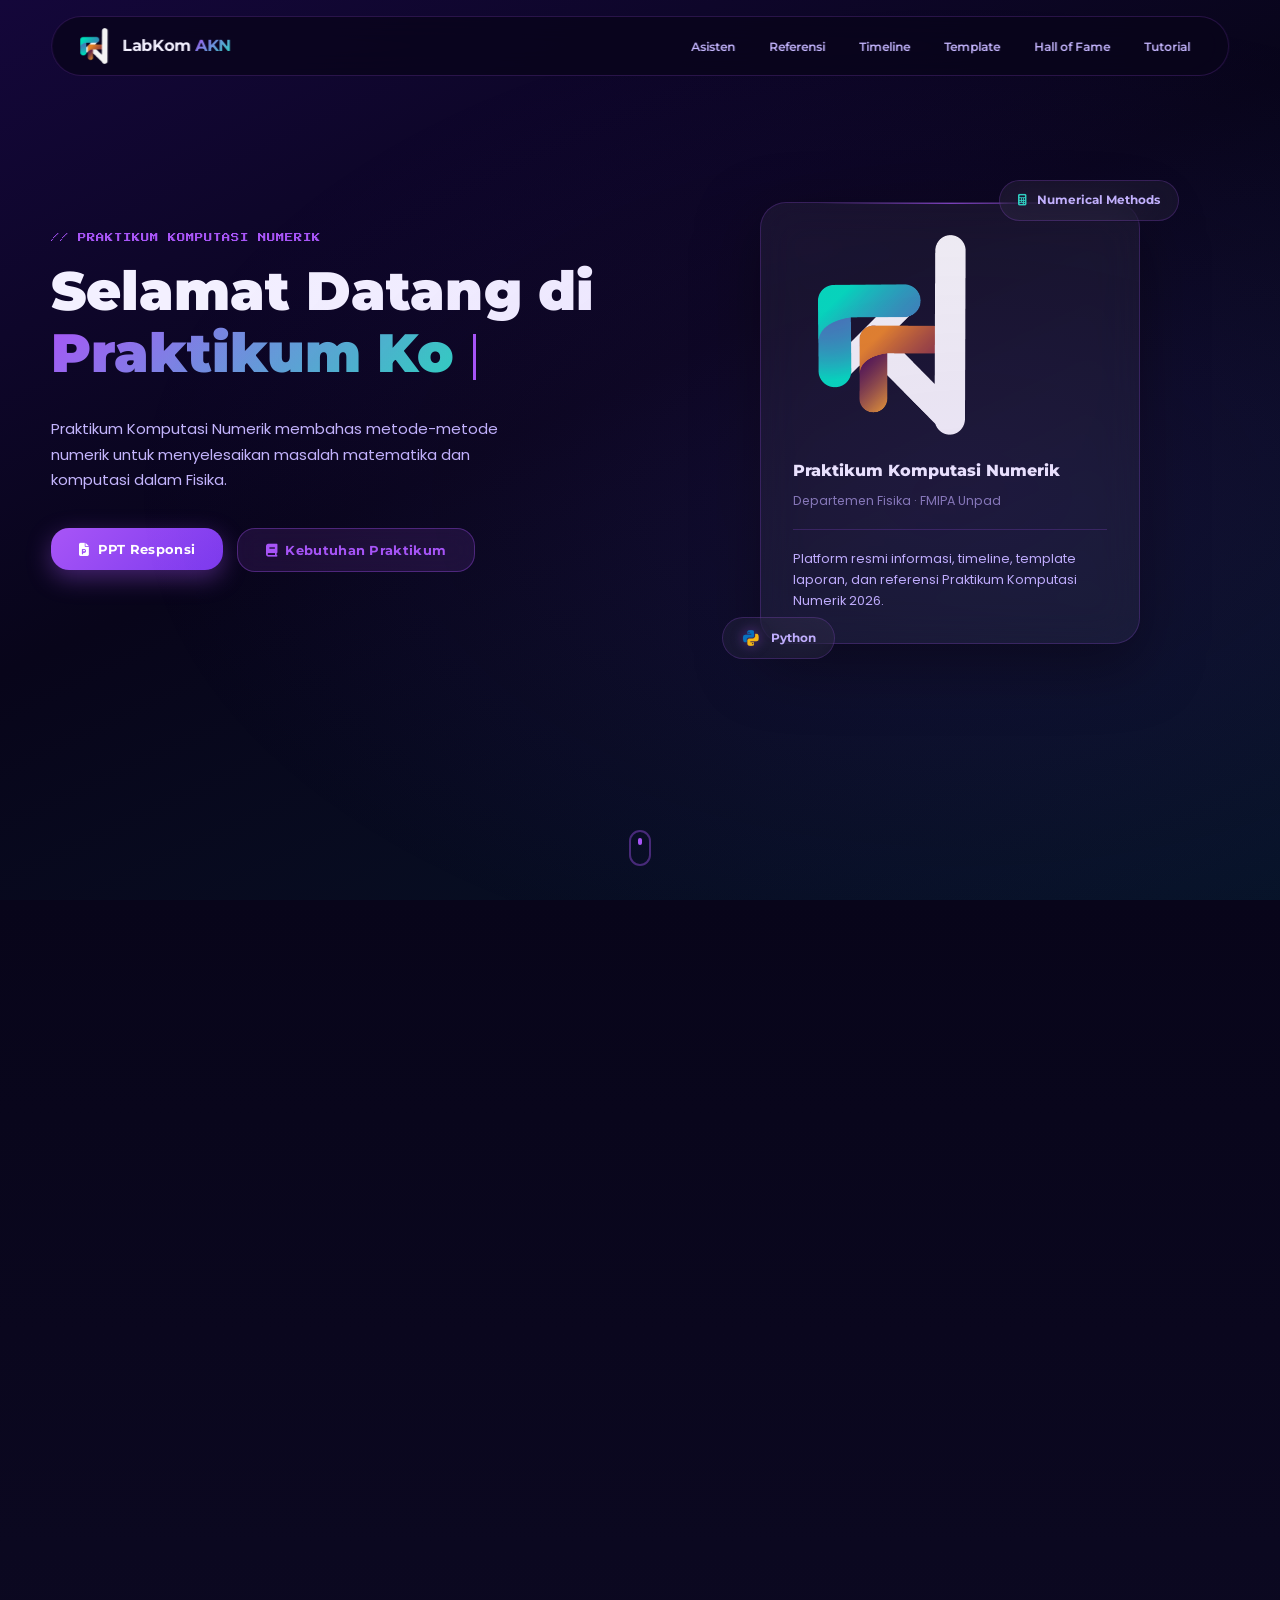
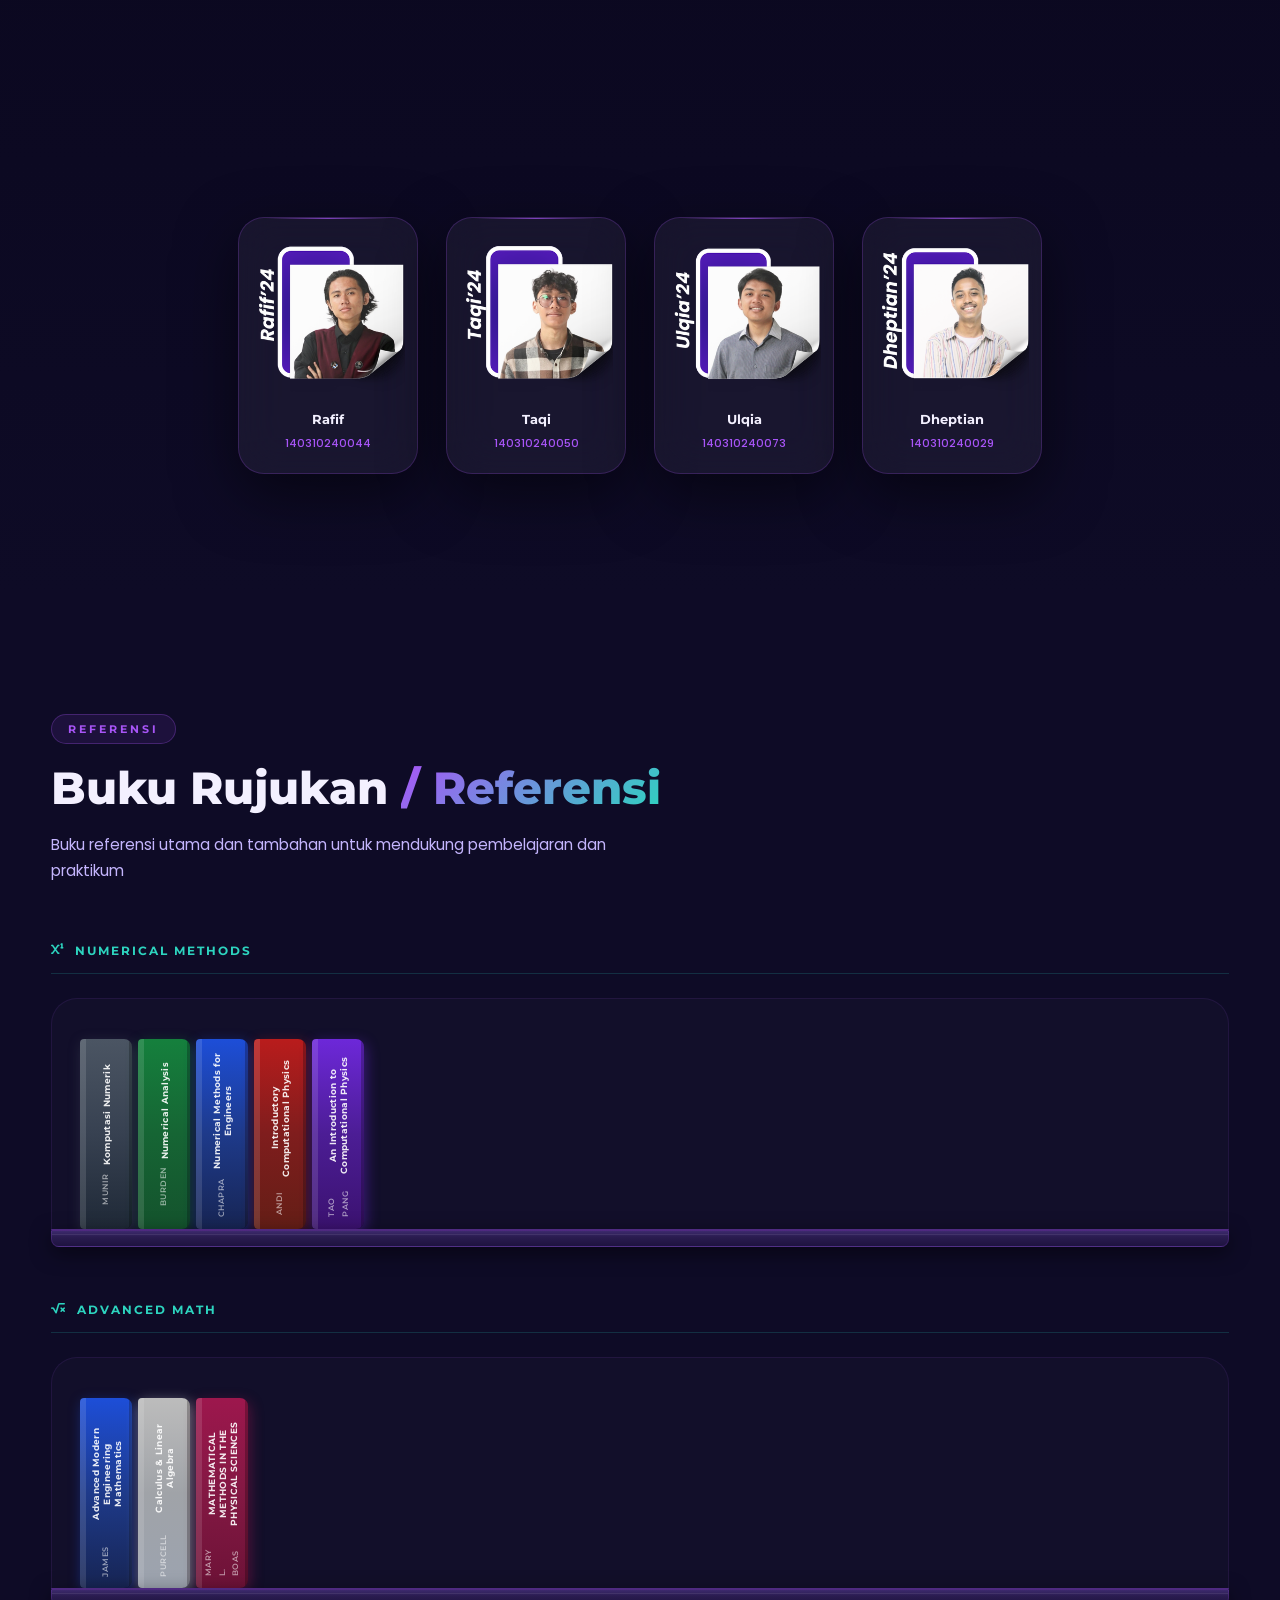
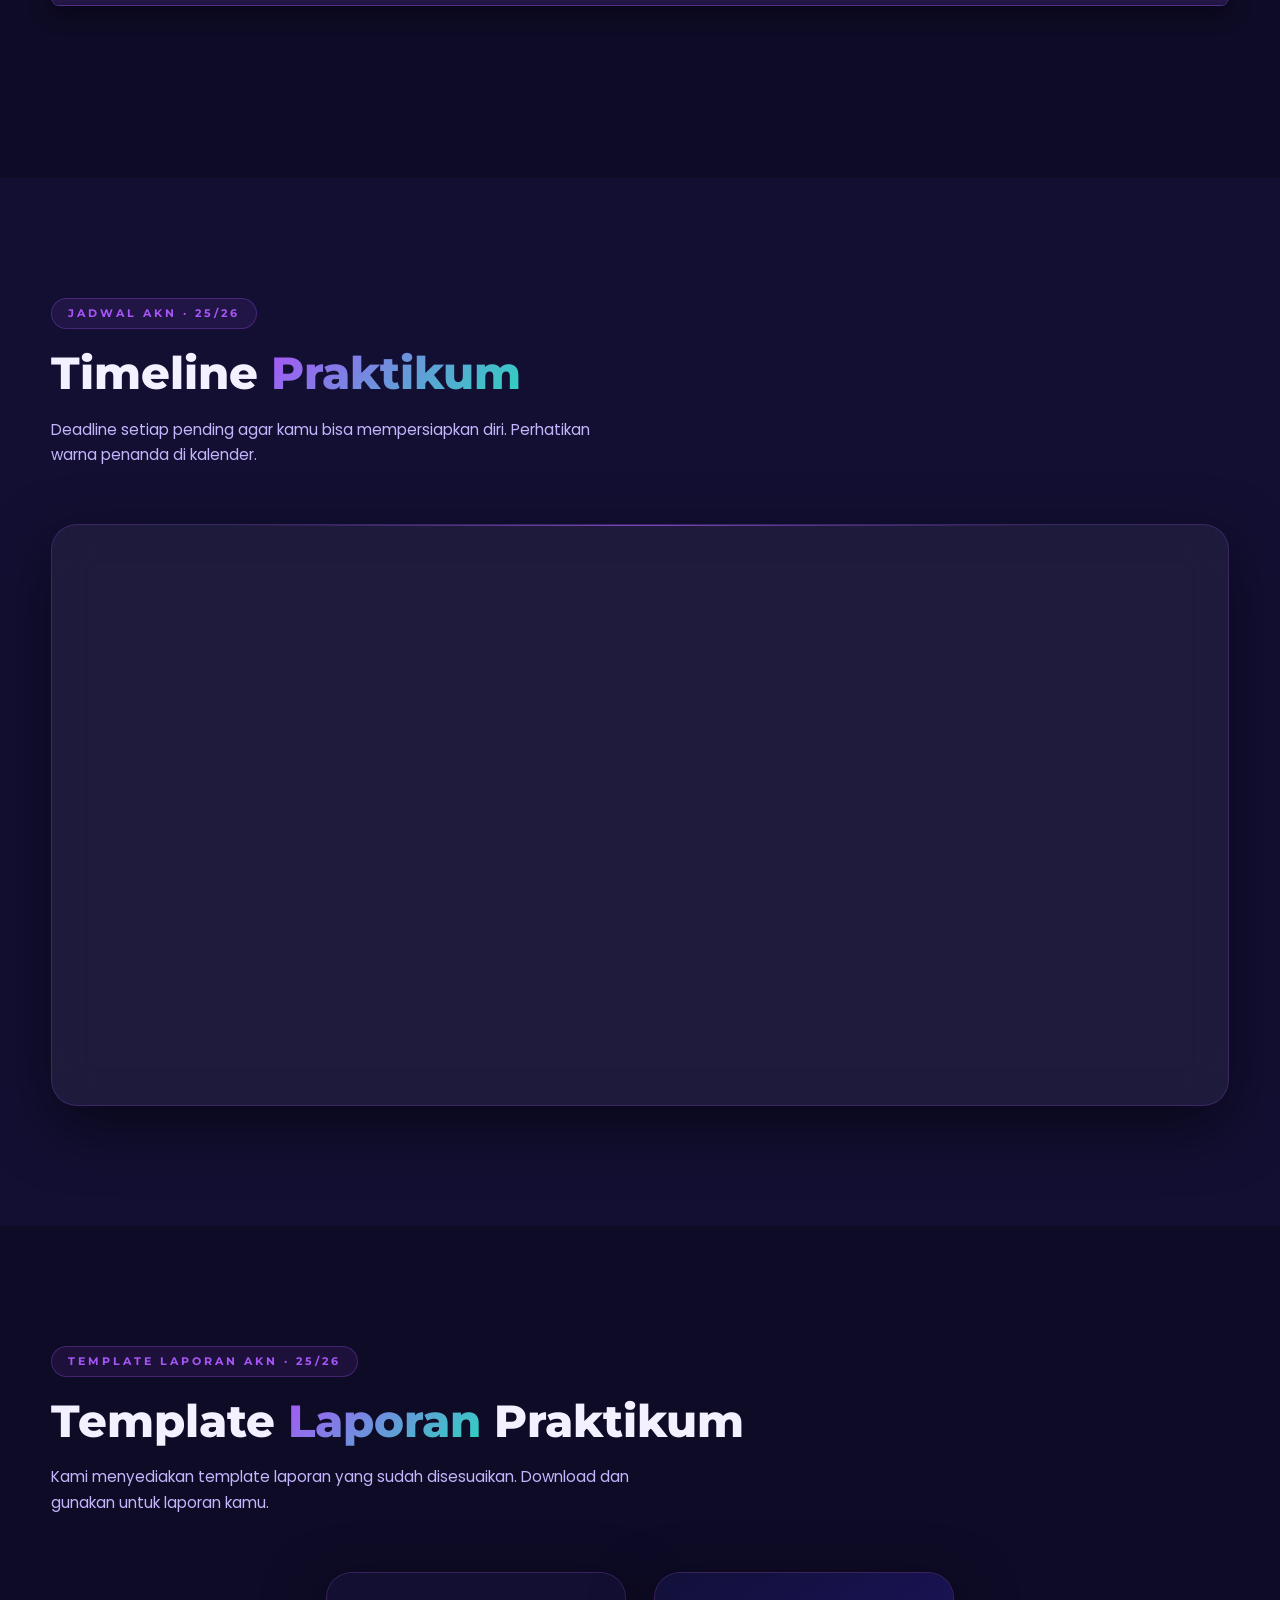
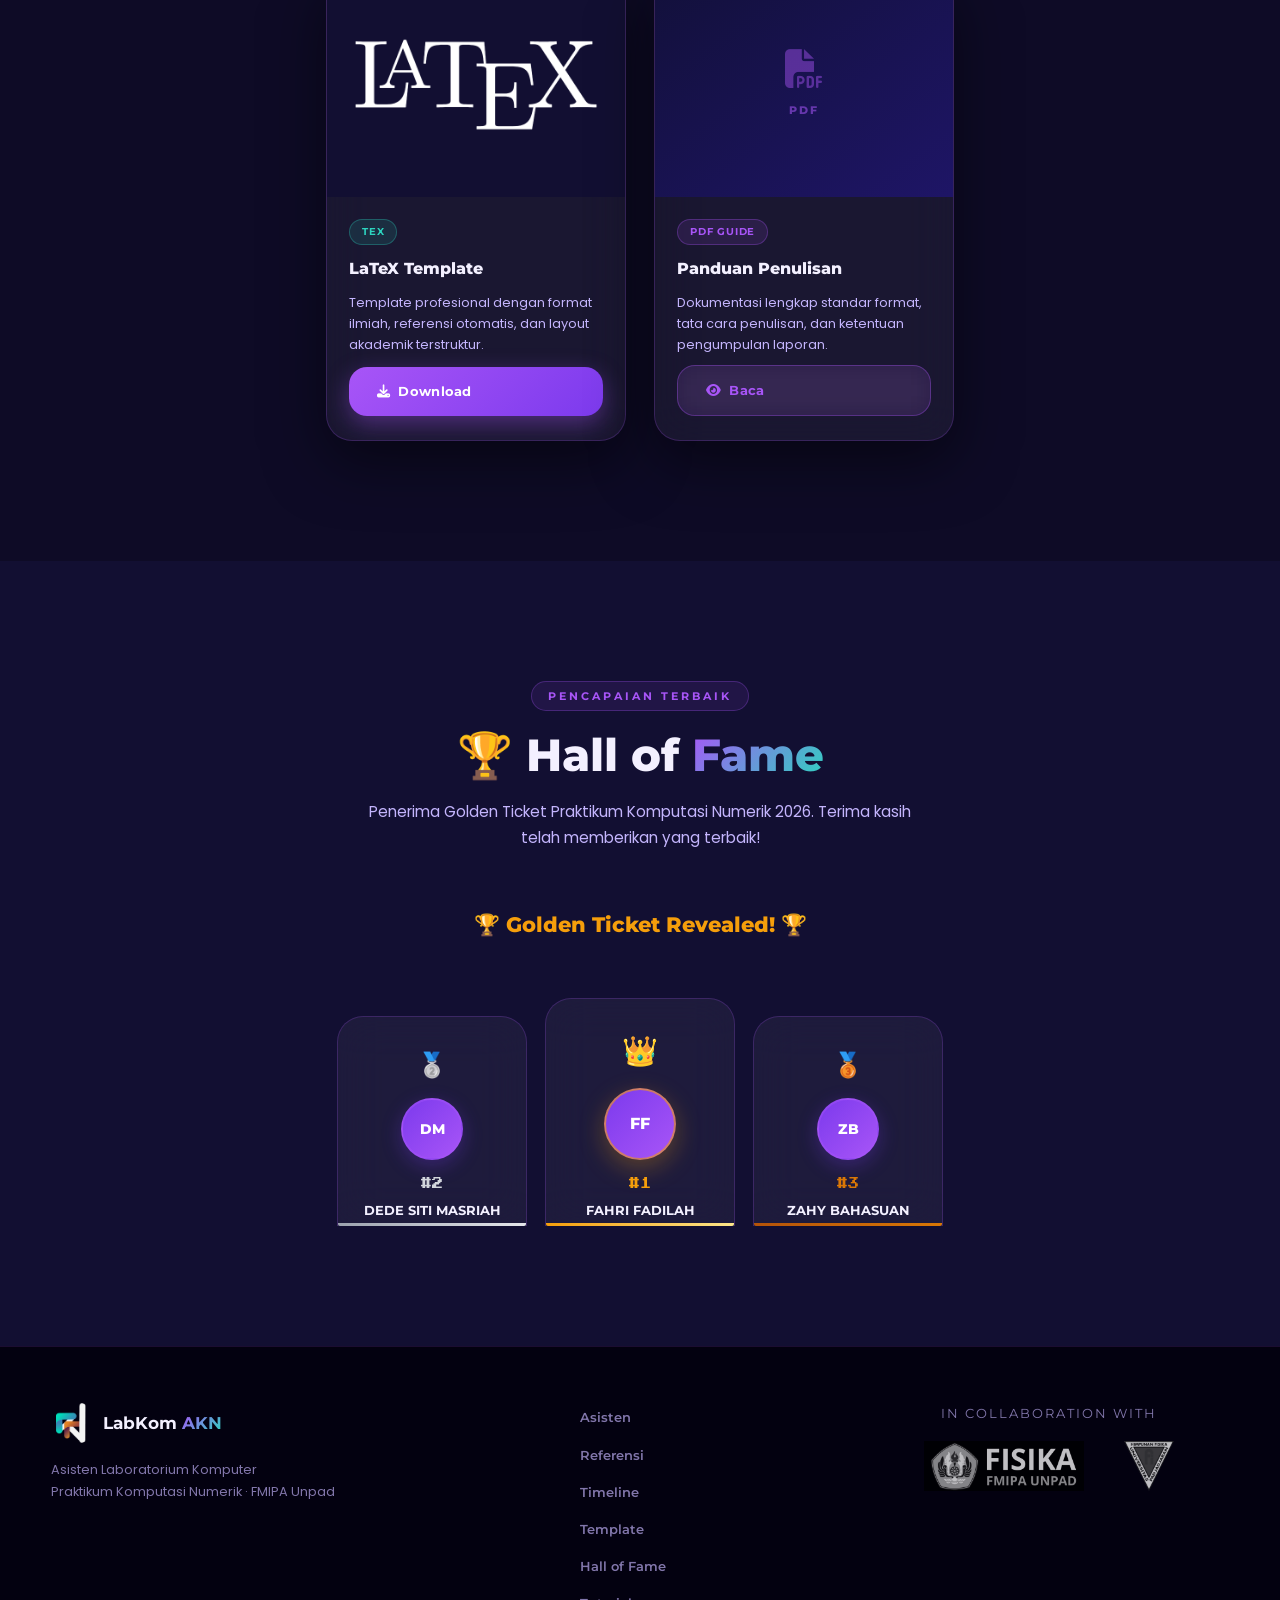
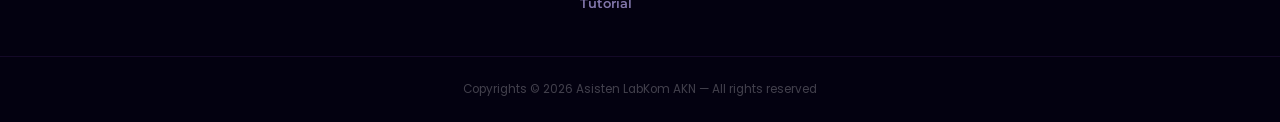
==== index.html @ a480e53b "Revert "swap: Zahy #2, Dede #3" This reverts commit fd131c9990472d831a248a27166ed1bfaa069684." ====
<!DOCTYPE html>
<html lang="id">
<head>
  <meta charset="UTF-8" />
  <meta name="viewport" content="width=device-width, initial-scale=1.0" />
  <title>Praktikum Komputasi Numerik 2026</title>
  <!-- Favicon -->
  <link rel="icon" type="image/png" sizes="32x32" href="assets/icons/LogoAKN.png">
  <link rel="shortcut icon" href="assets/icons/LogoAKN.png">

  <!-- Google Fonts -->
  <link rel="preconnect" href="https://fonts.googleapis.com" />
  <link rel="preconnect" href="https://fonts.gstatic.com" crossorigin />
  <link href="https://fonts.googleapis.com/css2?family=Montserrat:wght@400;600;700;800;900&family=Poppins:wght@300;400;500;600&family=Press+Start+2P&display=swap" rel="stylesheet" />

  <!-- Icons -->
  <link rel="stylesheet" href="https://cdnjs.cloudflare.com/ajax/libs/font-awesome/6.5.0/css/all.min.css" />

  <!-- Stylesheet -->
  <link rel="stylesheet" href="css/style.css" />
</head>
<body>

  <!-- ============================================================
       BACKGROUND DECORATIONS (handled by JS + CSS)
  ============================================================ -->
  <div class="bg-orbs" aria-hidden="true">
    <span class="orb orb-1"></span>
    <span class="orb orb-2"></span>
    <span class="orb orb-3"></span>
  </div>
  <canvas id="starCanvas" aria-hidden="true"></canvas>

  <!-- ============================================================
       NAVBAR
  ============================================================ -->
  <header class="navbar" id="navbar">
    <div class="nav-inner">

      <!-- LOGO -->
      <a href="#hero" class="nav-logo">
        <img
          src="assets/icons/LogoAKN.png"
          alt="Logo LabKom AKN"
          class="nav-logo-img"
          onerror="this.style.display='none'; this.nextElementSibling.style.display='flex';"
        />
        <span class="nav-logo-fallback" aria-hidden="true">
          <i class="fas fa-infinity"></i>
        </span>
        <span class="nav-logo-text">LabKom <strong>AKN</strong></span>
      </a>

      <!-- Desktop nav links -->
      <nav aria-label="Main navigation">
        <ul class="nav-links">
          <li><a href="#asisten">Asisten</a></li>
          <li><a href="#referensi">Referensi</a></li>
          <li><a href="#timeline">Timeline</a></li>
          <li><a href="#template">Template</a></li>
          <li><a href="#hall">Hall of Fame</a></li>
          <li><a href="tutorial/index.html">Tutorial</a></li>
        </ul>
      </nav>

      <!-- Mobile hamburger -->
      <button class="hamburger" id="hamburger" aria-label="Toggle menu" aria-expanded="false">
        <span></span><span></span><span></span>
      </button>
    </div>

    <!-- Mobile drawer -->
    <div class="mobile-menu" id="mobileMenu" aria-hidden="true">
      <ul>
        <li><a href="#asisten">Asisten</a></li>
        <li><a href="#referensi">Referensi</a></li>
        <li><a href="#timeline">Timeline</a></li>
        <li><a href="#template">Template</a></li>
        <li><a href="#hall">Hall of Fame</a></li>
      </ul>
    </div>
  </header>


  <!-- ============================================================
       HERO / SELAMAT DATANG
  ============================================================ -->
  <section class="hero" id="hero">
    <div class="binary-rain" id="binaryRain"></div>
    <div class="container hero-layout">

      <!-- Left: text content -->
      <div class="hero-content reveal">

        <!-- Arcade-font sub-label -->
        <p class="hero-arcade">// PRAKTIKUM KOMPUTASI NUMERIK</p>

        <h1 class="hero-title">
          Selamat Datang di<br />
          <span class="gradient-text" id="typedText"></span>
        </h1>

        <p class="hero-desc">
          Praktikum Komputasi Numerik membahas metode-metode numerik untuk
          menyelesaikan masalah matematika dan komputasi dalam Fisika.
        </p>

        <div class="hero-buttons">
          <a href="https://drive.google.com/drive/folders/1DdyK5RXLGRdZNIZH70ws-UxrqsUMrb7D?usp=drive_link" target="_blank">
            <button class="btn btn-primary ripple">
              <i class="fas fa-file-powerpoint"></i> PPT Responsi
            </button>
          </a>
          <a href="https://drive.google.com/drive/u/6/folders/1mSzW9fKPvozSWDIp3zbFjqivB5sdtxnD" target="_blank">
            <button class="btn btn-secondary ripple">
              <i class="fas fa-book"></i> Kebutuhan Praktikum
            </button>
          </a>
        </div>

        <!--
        <div class="hero-stats">
          <div class="stat">
            <strong class="counter" data-target="12">0</strong>
            <span>Asisten</span>
          </div>
          <div class="stat-divider"></div>
          <div class="stat">
            <strong class="counter" data-target="10">0</strong>
            <span>Modul</span>
          </div>
          <div class="stat-divider"></div>
          <div class="stat">
            <strong class="counter" data-target="5">0</strong>
            <span>Referensi</span>
          </div>
        </div>
        -->
      </div>

      <!-- Right: glass card with logo -->
      <div class="hero-visual reveal reveal-delay-2">
        <div class="hero-card glass-card">

          <div class="hero-card-logo">
            <img
                src="assets/icons/LogoAKN.png"
                alt="Logo Praktikum Komputasi Numerik"
                class="hero-logo-img"
            />
          </div>

          <h3 class="hero-card-title">Praktikum Komputasi Numerik</h3>
          <p class="hero-card-sub">Departemen Fisika · FMIPA Unpad</p>

          <div class="divider"></div>

          <p class="hero-card-body">
            Platform resmi informasi, timeline, template laporan, dan referensi
            Praktikum Komputasi Numerik 2026.
          </p>
        </div>

        <!-- Floating pills -->
        <div class="float-pill pill-top">
          <i class="fas fa-calculator"></i> Numerical Methods
        </div>
        <div class="float-pill pill-bottom">
            <img src="assets/icons/Python.png" class="pill-icon" alt="Python Logo"> Python
        </div>
      </div>

    </div>

    <!-- Scroll indicator -->
    <div class="scroll-hint" aria-hidden="true">
      <span></span>
    </div>
  </section>


  <!-- ============================================================
       ASISTEN LABORATORIUM
  ============================================================ -->
  <section class="asisten-praktikum" id="asisten">
    <div class="container">

      <div class="section-head reveal">
        <span class="section-label">Tim Kami</span>
        <h2 class="section-title">Asisten <span class="gradient-text">Laboratorium</span> Komputer</h2>
        <p class="section-desc">
          Praktikum Komputasi Numerik Tahun Ajaran 2025/2026,
          Departemen Fisika, Universitas Padjadjaran.
        </p>
      </div>

      <div class="asisten-grid">

        <a href="https://wa.me/6285353965837" target="_blank" class="asisten-link">
          <article class="asisten-card glass-card reveal">
            <div class="asisten-photo-wrap">
              <img src="assets/images/rafly.png" alt="Foto Rafly"
                  class="asisten-photo"
                  onerror="this.style.display='none'; this.nextElementSibling.style.display='flex';"/>
              <div class="asisten-photo-fallback"><span>RF</span></div>
              <span class="asisten-badge koordinator">Koordinator</span>
            </div>
            <div class="asisten-info">
              <p class="asisten-name">Rafly</p>
              <p class="asisten-role">140310230051</p>
            </div>
          </article>
        </a>

        <a href="https://wa.me/6285161636030" target="_blank" class="asisten-link">
          <article class="asisten-card glass-card reveal reveal-delay-1">
            <div class="asisten-photo-wrap">
              <img src="assets/images/rendy.png" alt="Foto Rendy"
                  class="asisten-photo"
                  onerror="this.style.display='none'; this.nextElementSibling.style.display='flex';"/>
              <div class="asisten-photo-fallback"><span>RD</span></div>
            </div>
            <div class="asisten-info">
              <p class="asisten-name">Rendy</p>
              <p class="asisten-role">140310230037</p>
            </div>
          </article>
        </a>

        <a href="https://wa.me/6281295710325" target="_blank" class="asisten-link">
          <article class="asisten-card glass-card reveal reveal-delay-2">
            <div class="asisten-photo-wrap">
              <img src="assets/images/sandy.png" alt="Foto Sandy"
                  class="asisten-photo"
                  onerror="this.style.display='none'; this.nextElementSibling.style.display='flex';"/>
              <div class="asisten-photo-fallback"><span>SD</span></div>
            </div>
            <div class="asisten-info">
              <p class="asisten-name">Sandy</p>
              <p class="asisten-role">140310240054</p>
            </div>
          </article>
        </a>

        <a href="https://wa.me/6289503117385" target="_blank" class="asisten-link">
          <article class="asisten-card glass-card reveal reveal-delay-3">
            <div class="asisten-photo-wrap">
              <img src="assets/images/aditya.png" alt="Foto Aditya"
                  class="asisten-photo"
                  onerror="this.style.display='none'; this.nextElementSibling.style.display='flex';"/>
              <div class="asisten-photo-fallback"><span>AD</span></div>
            </div>
            <div class="asisten-info">
              <p class="asisten-name">Aditya</p>
              <p class="asisten-role">140310240069</p>
            </div>
          </article>
        </a>

        <a href="https://wa.me/6282317920606" target="_blank" class="asisten-link">
          <article class="asisten-card glass-card reveal reveal-delay-1">
            <div class="asisten-photo-wrap">
              <img src="assets/images/alif.png" alt="Foto Alif"
                  class="asisten-photo"
                  onerror="this.style.display='none'; this.nextElementSibling.style.display='flex';"/>
              <div class="asisten-photo-fallback"><span>AL</span></div>
            </div>
            <div class="asisten-info">
              <p class="asisten-name">Alif</p>
              <p class="asisten-role">140310240053</p>
            </div>
          </article>
        </a>

        <a href="https://wa.me/6281214026005" target="_blank" class="asisten-link">
          <article class="asisten-card glass-card reveal reveal-delay-2">
            <div class="asisten-photo-wrap">
              <img src="assets/images/farsya.png" alt="Foto Farsya"
                  class="asisten-photo"
                  onerror="this.style.display='none'; this.nextElementSibling.style.display='flex';"/>
              <div class="asisten-photo-fallback"><span>FR</span></div>
            </div>
            <div class="asisten-info">
              <p class="asisten-name">Farsya</p>
              <p class="asisten-role">140310240005</p>
            </div>
          </article>
        </a>

        <a href="https://wa.me/6285158162204" target="_blank" class="asisten-link">
          <article class="asisten-card glass-card reveal reveal-delay-3">
            <div class="asisten-photo-wrap">
              <img src="assets/images/jibran.png" alt="Foto Jibran"
                  class="asisten-photo"
                  onerror="this.style.display='none'; this.nextElementSibling.style.display='flex';"/>
              <div class="asisten-photo-fallback"><span>JB</span></div>
            </div>
            <div class="asisten-info">
              <p class="asisten-name">Jibran</p>
              <p class="asisten-role">140310240083</p>
            </div>
          </article>
        </a>

        <a href="https://wa.me/6285716175878" target="_blank" class="asisten-link">
          <article class="asisten-card glass-card reveal reveal-delay-1">
            <div class="asisten-photo-wrap">
              <img src="assets/images/naila.png" alt="Foto Naila"
                  class="asisten-photo"
                  onerror="this.style.display='none'; this.nextElementSibling.style.display='flex';"/>
              <div class="asisten-photo-fallback"><span>NL</span></div>
            </div>
            <div class="asisten-info">
              <p class="asisten-name">Naila</p>
              <p class="asisten-role">140310240038</p>
            </div>
          </article>
        </a>

        <a href="https://wa.me/6285722996051" target="_blank" class="asisten-link">
          <article class="asisten-card glass-card reveal reveal-delay-2">
            <div class="asisten-photo-wrap">
              <img src="assets/images/rafif.png" alt="Foto Rafif"
                  class="asisten-photo"
                  onerror="this.style.display='none'; this.nextElementSibling.style.display='flex';"/>
              <div class="asisten-photo-fallback"><span>RF</span></div>
            </div>
            <div class="asisten-info">
              <p class="asisten-name">Rafif</p>
              <p class="asisten-role">140310240044</p>
            </div>
          </article>
        </a>

        <a href="https://wa.me/6289648400478" target="_blank" class="asisten-link">
          <article class="asisten-card glass-card reveal reveal-delay-3">
            <div class="asisten-photo-wrap">
              <img src="assets/images/taqi.png" alt="Foto Taqi"
                  class="asisten-photo"
                  onerror="this.style.display='none'; this.nextElementSibling.style.display='flex';"/>
              <div class="asisten-photo-fallback"><span>TQ</span></div>
            </div>
            <div class="asisten-info">
              <p class="asisten-name">Taqi</p>
              <p class="asisten-role">140310240050</p>
            </div>
          </article>
        </a>

        <a href="https://wa.me/62895414743166" target="_blank" class="asisten-link">
          <article class="asisten-card glass-card reveal reveal-delay-1">
            <div class="asisten-photo-wrap">
              <img src="assets/images/ulqia.png" alt="Foto Ulqia"
                  class="asisten-photo"
                  onerror="this.style.display='none'; this.nextElementSibling.style.display='flex';"/>
              <div class="asisten-photo-fallback"><span>UL</span></div>
            </div>
            <div class="asisten-info">
              <p class="asisten-name">Ulqia</p>
              <p class="asisten-role">140310240073</p>
            </div>
          </article>
        </a>

        <a href="https://wa.me/6282125683762" target="_blank" class="asisten-link">
          <article class="asisten-card glass-card reveal reveal-delay-2">
            <div class="asisten-photo-wrap">
              <img src="assets/images/dheptian.png" alt="Foto Dheptian"
                  class="asisten-photo"
                  onerror="this.style.display='none'; this.nextElementSibling.style.display='flex';"/>
              <div class="asisten-photo-fallback"><span>DH</span></div>
            </div>
            <div class="asisten-info">
              <p class="asisten-name">Dheptian</p>
              <p class="asisten-role">140310240029</p>
            </div>
          </article>
        </a>

      </div>
    </div>
  </section>


  <!-- ============================================================
       BUKU REFERENSI
  ============================================================ -->
  <section class="buku-referensi" id="referensi">
    <div class="container">

      <div class="section-head reveal">
        <span class="section-label">Referensi</span>
        <h2 class="section-title">Buku Rujukan <span class="gradient-text">/ Referensi</span></h2>
        <p class="section-desc">
          Buku referensi utama dan tambahan untuk mendukung pembelajaran dan praktikum
        </p>
      </div>

      <!-- RAK 1: Numerical Methods -->
      <div class="shelf-section reveal">
        <h3 class="shelf-label"><i class="fas fa-superscript"></i> Numerical Methods</h3>
        <div class="bookshelf">
          <div class="shelf-row">

            <div class="shelf-book" data-color="gray" data-link="https://informatika.stei.itb.ac.id/~rinaldi.munir/Buku/Metode%20Numerik/pdf/">
              <div class="book-spine">
                <span class="spine-title">Komputasi Numerik</span>
                <span class="spine-author">Munir</span>
              </div>
              <div class="book-popup glass-card">
                <div class="popup-cover-wrap">
                  <img src="assets/images/komputasi-numerik-munir.jpg" alt="Sampul Komputasi Numerik" class="popup-cover" onerror="this.style.display='none';this.nextElementSibling.style.display='flex';"/>
                  <div class="popup-cover-fallback"><i class="fas fa-book-open"></i><span>Tambahkan<br>sampul buku</span></div>
                </div>
                <div class="popup-info">
                  <p class="popup-title">Komputasi Numerik</p>
                  <p class="popup-author">Rinaldi Munir</p>
                  <span class="popup-pub">Penerbit Informatika</span>
                </div>
              </div>
            </div>

            <div class="shelf-book" data-color="green" data-link="https://faculty.ksu.edu.sa/sites/default/files/numerical_analysis_9th.pdf">
              <div class="book-spine">
                <span class="spine-title">Numerical Analysis</span>
                <span class="spine-author">Burden</span>
              </div>
              <div class="book-popup glass-card">
                <div class="popup-cover-wrap">
                  <img src="assets/images/numerical-analysis-burden.jpg" alt="Sampul Numerical Analysis" class="popup-cover" onerror="this.style.display='none';this.nextElementSibling.style.display='flex';"/>
                  <div class="popup-cover-fallback"><i class="fas fa-book-open"></i><span>Tambahkan<br>sampul buku</span></div>
                </div>
                <div class="popup-info">
                  <p class="popup-title">Numerical Analysis</p>
                  <p class="popup-author">Richard L. Burden</p>
                  <span class="popup-pub">Cambridge University Press</span>
                </div>
              </div>
            </div>

            <div class="shelf-book" data-color="blue" data-link="https://drive.google.com/file/d/1EfxlwWaqAXIFjThxvTPgQsHke3f5w3gB/view">
              <div class="book-spine">
                <span class="spine-title">Numerical Methods for Engineers</span>
                <span class="spine-author">Chapra</span>
              </div>
              <div class="book-popup glass-card">
                <div class="popup-cover-wrap">
                  <img src="assets/images/numerical-analysis-steven.png" alt="Sampul Numerical Methods" class="popup-cover" onerror="this.style.display='none';this.nextElementSibling.style.display='flex';"/>
                  <div class="popup-cover-fallback"><i class="fas fa-book-open"></i><span>Tambahkan<br>sampul buku</span></div>
                </div>
                <div class="popup-info">
                  <p class="popup-title">Numerical Methods for Engineers</p>
                  <p class="popup-author">Chapra &amp; Canale</p>
                  <span class="popup-pub">McGraw-Hill Education</span>
                </div>
              </div>
            </div>

            <div class="shelf-book" data-color="red" data-link="https://drive.google.com/file/d/1ZY-tIL0Wk9kSKBIQY1qgcSJmOEzNxCyH/view?usp=drive_link">
              <div class="book-spine">
                <span class="spine-title">Introductory Computational Physics</span>
                <span class="spine-author">Andi</span>
              </div>
              <div class="book-popup glass-card">
                <div class="popup-cover-wrap">
                  <img src="assets/images/intro.jpg" alt="Sampul Numerical Methods" class="popup-cover" onerror="this.style.display='none';this.nextElementSibling.style.display='flex';"/>
                  <div class="popup-cover-fallback"><i class="fas fa-book-open"></i><span>Tambahkan<br>sampul buku</span></div>
                </div>
                <div class="popup-info">
                  <p class="popup-title">Introductory Computational Physics</p>
                  <p class="popup-author">Andi Klein &amp; Alexander Godunov</p>
                  <span class="popup-pub">Cambridge University Press</span>
                </div>
              </div>
            </div>

            <div class="shelf-book" data-color="purple" data-link="https://drive.google.com/file/d/1b2dOCR0_WfrF5m9JB8Hrd_25S4orAQOe/view?usp=sharing">
              <div class="book-spine">
                <span class="spine-title">An Introduction to Computational Physics</span>
                <span class="spine-author">Tao Pang</span>
              </div>
              <div class="book-popup glass-card">
                <div class="popup-cover-wrap">
                  <img src="assets/images/taopang.jpg" alt="Sampul Numerical Methods" class="popup-cover" onerror="this.style.display='none';this.nextElementSibling.style.display='flex';"/>
                  <div class="popup-cover-fallback"><i class="fas fa-book-open"></i><span>Tambahkan<br>sampul buku</span></div>
                </div>
                <div class="popup-info">
                  <p class="popup-title">An Introduction to Computational Physics</p>
                  <p class="popup-author">Tao Pang</p>
                  <span class="popup-pub">Cambridge University Press</span>
                </div>
              </div>
            </div>

          </div>
          <div class="shelf-plank"></div>
        </div>
      </div>

      <!-- RAK 2: Advanced Math -->
      <div class="shelf-section reveal reveal-delay-1">
        <h3 class="shelf-label"><i class="fas fa-square-root-alt"></i> Advanced Math</h3>
        <div class="bookshelf">
          <div class="shelf-row">

            <div class="shelf-book" data-color="blue" data-link="https://drive.google.com/file/d/1U9yC4EsDOvRLSg8pQcuIXbBcXGQOIxUS/view">
              <div class="book-spine">
                <span class="spine-title">Advanced Modern Engineering Mathematics</span>
                <span class="spine-author">James</span>
              </div>
              <div class="book-popup glass-card">
                <div class="popup-cover-wrap">
                  <img src="assets/images/mathematical-methods-jones.webp" alt="Sampul Mathematical Methods" class="popup-cover" onerror="this.style.display='none';this.nextElementSibling.style.display='flex';"/>
                  <div class="popup-cover-fallback"><i class="fas fa-book-open"></i><span>Tambahkan<br>sampul buku</span></div>
                </div>
                <div class="popup-info">
                  <p class="popup-title">Advanced Modern Engineering Mathematics</p>
                  <p class="popup-author">Glynn James</p>
                  <span class="popup-pub">Prentice Hall</span>
                </div>
              </div>
            </div>

            <div class="shelf-book" data-color="white" data-link="https://drive.google.com/drive/folders/15cE9UCaQyA9KFuLNb7LFIEliMETI0vDM">
              <div class="book-spine">
                <span class="spine-title">Calculus &amp; Linear Algebra</span>
                <span class="spine-author">Purcell</span>
              </div>
              <div class="book-popup glass-card">
                <div class="popup-cover-wrap">
                  <img src="assets/images/calculus-purcell.jpg" alt="Sampul Calculus" class="popup-cover" onerror="this.style.display='none';this.nextElementSibling.style.display='flex';"/>
                  <div class="popup-cover-fallback"><i class="fas fa-book-open"></i><span>Tambahkan<br>sampul buku</span></div>
                </div>
                <div class="popup-info">
                  <p class="popup-title">Calculus &amp; Linear Algebra</p>
                  <p class="popup-author">Purcell, Varberg &amp; Rigdon</p>
                  <span class="popup-pub">Pearson</span>
                </div>
              </div>
            </div>

            <div class="shelf-book" data-color="pink" data-link="https://drive.google.com/file/d/1XpNGNWK5bj0448fYCmhx1Zeyic4zJ0Ys/view?usp=drive_link">
              <div class="book-spine">
                <span class="spine-title">MATHEMATICAL METHODS IN THE PHYSICAL SCIENCES</span>
                <span class="spine-author">MARY L. BOAS</span>
              </div>
              <div class="book-popup glass-card">
                <div class="popup-cover-wrap">
                  <img src="assets/images/boas.webp" alt="Sampul Calculus" class="popup-cover" onerror="this.style.display='none';this.nextElementSibling.style.display='flex';"/>
                  <div class="popup-cover-fallback"><i class="fas fa-book-open"></i><span>Tambahkan<br>sampul buku</span></div>
                </div>
                <div class="popup-info">
                  <p class="popup-title">MATHEMATICAL METHODS IN THE PHYSICAL SCIENCES</p>
                  <p class="popup-author">MARY L. BOAS</p>
                  <span class="popup-pub">Wiley</span>
                </div>
              </div>
            </div>

          </div>
          <div class="shelf-plank"></div>
        </div>
      </div>

    </div>
  </section>


  <!-- ============================================================
       TIMELINE PRAKTIKUM
  ============================================================ -->
  <section class="timeline" id="timeline">
    <div class="container">

      <div class="section-head reveal">
        <span class="section-label">Jadwal AKN · 25/26</span>
        <h2 class="section-title">Timeline <span class="gradient-text">Praktikum</span></h2>
        <p class="section-desc">
          Deadline setiap pending agar kamu bisa mempersiapkan diri.
          Perhatikan warna penanda di kalender.
        </p>
      </div>

      <!-- Calendar -->
      <div class="gcal-wrap glass-card reveal">
        <iframe
          src="https://calendar.google.com/calendar/embed?src=prak.pkf.fisikaunpad%40gmail.com&ctz=UTC"
          class="gcal-frame"
          frameborder="0"
          scrolling="no"
          title="Google Calendar Praktikum Komputasi Numerik"
          allowfullscreen
        ></iframe>
      </div>

    </div>
  </section>


  <!-- ============================================================
       TEMPLATE LAPORAN
  ============================================================ -->
  <section class="template" id="template">
    <div class="container">
      <div class="section-head reveal">
        <span class="section-label">Template Laporan AKN · 25/26</span>
        <h2 class="section-title">Template <span class="gradient-text">Laporan</span> Praktikum</h2>
        <p class="section-desc">
          Kami menyediakan template laporan yang sudah disesuaikan.
          Download dan gunakan untuk laporan kamu.
        </p>
      </div>

      <div class="template-grid">
        <!-- Template LaTeX -->
        <article class="template-card glass-card reveal">
          <div class="template-preview-wrap">
            <img
              src="assets/icons/Latex.webp"
              alt="Preview Template LaTeX"
              class="template-preview"
              onerror="this.style.display='none'; this.nextElementSibling.style.display='flex';"
            />
            <div class="template-preview-fallback" aria-hidden="true">
              <i class="fas fa-file-alt"></i>
              <span>LaTeX</span>
            </div>
          </div>
          <div class="template-info">
            <span class="template-badge badge-teal">TeX</span>
            <h3 class="template-name">LaTeX Template</h3>
            <p class="template-desc">
              Template profesional dengan format ilmiah, referensi otomatis,
              dan layout akademik terstruktur.
            </p>
            <a href="https://drive.google.com/drive/folders/1E4YuBcY-5iEGVxWxm3VQongX0BTpRkuZ?usp=sharing"
               target="_blank" rel="noopener"
               class="btn btn-primary ripple">
              <i class="fas fa-download"></i> Download
            </a>
          </div>
        </article>

        <!-- Panduan PDF -->
        <article class="template-card glass-card reveal reveal-delay-2">
          <div class="template-preview-wrap">
            <img
              src="img/template/preview-panduan.jpg"
              alt="Preview Panduan Penulisan"
              class="template-preview"
              onerror="this.style.display='none'; this.nextElementSibling.style.display='flex';"
            />
            <div class="template-preview-fallback" aria-hidden="true">
              <i class="fas fa-file-pdf"></i>
              <span>PDF</span>
            </div>
          </div>
          <div class="template-info">
            <span class="template-badge badge-purple">PDF Guide</span>
            <h3 class="template-name">Panduan Penulisan</h3>
            <p class="template-desc">
              Dokumentasi lengkap standar format, tata cara penulisan,
              dan ketentuan pengumpulan laporan.
            </p>
            <a href="tutorial/index.html"
               target="_blank" rel="noopener"
               class="btn btn-secondary ripple">
              <i class="fas fa-eye"></i> Baca
            </a>
          </div>
        </article>

      </div><!-- /template-grid -->
    </div>
  </section>

  <!-- ============================================================
       HALL OF FAME
  ============================================================ -->
  <section class="hall" id="hall">
    <div class="container">
      <div class="section-head reveal" style="text-align:center;">
        <span class="section-label">Pencapaian Terbaik</span>
        <h2 class="section-title">🏆 Hall of <span class="gradient-text">Fame</span></h2>
        <p class="section-desc" style="margin:0 auto;">
          Penerima Golden Ticket Praktikum Komputasi Numerik 2026.
          Terima kasih telah memberikan yang terbaik!
        </p>
      </div>

      <!-- Countdown / Timer -->
      <div id="hallCountdown" class="hall-countdown">
        <div class="countdown-label">
          <span class="countdown-line"></span>
          <span class="countdown-label-text">PENGUMUMAN GOLDEN TICKET</span>
          <span class="countdown-line"></span>
        </div>
        <div class="countdown-boxes">
          <div class="countdown-box">
            <span class="countdown-number" id="cdDays">00</span>
            <span class="countdown-unit">HARI</span>
          </div>
          <span class="countdown-sep">:</span>
          <div class="countdown-box">
            <span class="countdown-number" id="cdHours">00</span>
            <span class="countdown-unit">JAM</span>
          </div>
          <span class="countdown-sep">:</span>
          <div class="countdown-box">
            <span class="countdown-number" id="cdMinutes">00</span>
            <span class="countdown-unit">MENIT</span>
          </div>
          <span class="countdown-sep">:</span>
          <div class="countdown-box">
            <span class="countdown-number" id="cdSeconds">00</span>
            <span class="countdown-unit">DETIK</span>
          </div>
        </div>
        <p class="countdown-revealed" id="cdRevealed" style="display:none;">🏆 Golden Ticket Revealed! 🏆</p>
      </div>

      <!-- Podium Top 3 -->
      <div class="podium reveal">

        <!-- Rank 2 -->
        <div class="podium-item rank-2 spoiler">
          <span class="podium-medal">🥈</span>
          <div class="podium-avatar">
            <img src="https://media.unpad.ac.id/photo/mahasiswa/140310/2025/140310250108.JPG" alt="DEDE SITI MASRIAH" onerror="this.style.display='none'; this.nextElementSibling.style.display='flex';" />
            <span style="display:none;">DM</span>
          </div>
          <p class="podium-rank-label">#2</p>
          <p class="podium-name">DEDE SITI MASRIAH</p>
          <div class="podium-base rank-2-base"></div>
        </div>

        <!-- Rank 1 -->
        <div class="podium-item rank-1 spoiler">
          <span class="podium-medal crown">👑</span>
          <div class="podium-avatar gold">
            <img src="https://media.unpad.ac.id/photo/mahasiswa/140310/2025/140310250069.JPG" alt="FAHRI FADILAH" onerror="this.style.display='none'; this.nextElementSibling.style.display='flex';" />
            <span style="display:none;">FF</span>
          </div>
          <p class="podium-rank-label">#1</p>
          <p class="podium-name">FAHRI FADILAH</p>
          <div class="podium-base rank-1-base"></div>
        </div>

        <!-- Rank 3 -->
        <div class="podium-item rank-3 spoiler">
          <span class="podium-medal">🥉</span>
          <div class="podium-avatar">
            <img src="https://media.unpad.ac.id/photo/mahasiswa/140310/2025/140310250062.JPG" alt="ZAHY BAHASUAN" onerror="this.style.display='none'; this.nextElementSibling.style.display='flex';" />
            <span style="display:none;">ZB</span>
          </div>
          <p class="podium-rank-label">#3</p>
          <p class="podium-name">ZAHY BAHASUAN</p>
          <div class="podium-base rank-3-base"></div>
        </div>

      </div>

    </div>
  </section>


  <!--
  ============================================================
  INSTAGRAM CTA (dinonaktifkan)
  ============================================================
  <section class="whatsapp" id="instagram">
    <div class="container">
      <div class="wa-card glass-card reveal">
        <i class="fab fa-instagram wa-icon"></i>
        <h2 class="wa-title">Follow Our Instagram<br />to get any information</h2>
        <p class="wa-desc">
          Ikuti akun Instagram kami untuk mendapatkan
          informasi terbaru, jadwal, dan pengumuman seputar praktikum.
        </p>
        <a href="https://instagram.com/" class="btn btn-wa ripple" target="_blank" rel="noopener">
          <i class="fab fa-instagram"></i> Follow Instagram
        </a>
      </div>
    </div>
  </section>
  -->


  <!-- ============================================================
       FOOTER
  ============================================================ -->
  <footer class="site-footer">
    <div class="footer-inner">

      <!-- Logo & tagline -->
      <div class="footer-brand">

        <div class="footer-logo">
          <img
            src="assets/icons/LogoAKN.png"
            alt="Logo LabKom AKN"
            class="footer-logo-img"
            onerror="this.style.display='none'; this.nextElementSibling.style.display='flex';"
          />
          <div class="footer-logo-fallback" aria-hidden="true">
            <i class="fas fa-infinity"></i>
          </div>
          <span class="footer-logo-text">LabKom <strong>AKN</strong></span>
        </div>

        <p class="footer-tagline">
          Asisten Laboratorium Komputer<br />
          Praktikum Komputasi Numerik · FMIPA Unpad
        </p>
      </div>

      <!-- Quick links -->
      <nav class="footer-nav" aria-label="Footer navigation">
        <ul>
          <li><a href="#asisten">Asisten</a></li>
          <li><a href="#referensi">Referensi</a></li>
          <li><a href="#timeline">Timeline</a></li>
          <li><a href="#template">Template</a></li>
          <li><a href="#hall">Hall of Fame</a></li>
          <li><a href="tutorial/index.html">Tutorial</a>
        </ul>
      </nav>

      <!-- Collab badges -->
      <div class="footer-collab">
        <p class="collab-title">In Collaboration With</p>
        <div class="collab-logos">
          <img src="assets/icons/Logo-Fisika.png" alt="Logo Fisika Unpad">
          <img src="assets/icons/LogoHIFI-2.png" alt="Logo HIFI">
        </div>
      </div>

    </div>

    <div class="footer-bottom">
      <p>Copyrights &copy; 2026 Asisten LabKom AKN &mdash; All rights reserved</p>
    </div>
  </footer>


  <!-- Script -->
  <script src="js/script.js"></script>

</body>
</html>
---- css/style.css ----
/* ================================================================
   style.css — Praktikum Komputasi Numerik 2026
   Theme   : Purple Glassmorphism iOS
   Fonts   : Montserrat (display) · Poppins (body) · Press Start 2P (arcade)
   Author  : LabKom AKN
================================================================ */

/* ================================================================
   1. CSS CUSTOM PROPERTIES (Design Tokens)
================================================================ */
:root {
  /* Brand Colors */
  --clr-primary:       #a855f7;
  --clr-primary-dark:  #7c3aed;
  --clr-primary-light: #c084fc;
  --clr-accent:        #2dd4bf;
  --clr-gold:          #f59e0b;
  --clr-danger:        #f87171;
  --clr-warn:          #fbbf24;
  --clr-success:       #22c55e;

  /* Backgrounds */
  --bg-base:    #08051a;
  --bg-layer:   #0e0b26;
  --bg-alt:     #120f32;

  /* Glass */
  --glass-bg:     rgba(255, 255, 255, 0.05);
  --glass-border: rgba(168, 85, 247, 0.22);
  --glass-blur:   blur(22px);
  --glass-shine:  rgba(255, 255, 255, 0.07);

  /* Glow */
  --glow-sm:  0 0 18px rgba(168, 85, 247, 0.25);
  --glow-md:  0 0 40px rgba(168, 85, 247, 0.30);
  --glow-lg:  0 0 70px rgba(168, 85, 247, 0.20);

  /* Shadow */
  --shadow-card: 0 20px 60px rgba(0, 0, 0, 0.50);
  --shadow-lift: 0 30px 80px rgba(0, 0, 0, 0.60);

  /* Text */
  --text-primary:   #f3f0ff;
  --text-secondary: #c4b5fd;
  --text-muted:     rgba(196, 181, 253, 0.65);

  /* Typography */
  --ff-display: 'Montserrat', sans-serif;
  --ff-body:    'Poppins', sans-serif;
  --ff-arcade:  'Press Start 2P', monospace;

  /* Spacing */
  --section-py:  120px;
  --container-w: 1180px;

  /* Border radius */
  --radius-sm:  10px;
  --radius-md:  18px;
  --radius-lg:  26px;
  --radius-pill:50px;

  /* Transitions */
  --ease-out:   cubic-bezier(0.16, 1, 0.3, 1);
  --ease-spring:cubic-bezier(0.34, 1.56, 0.64, 1);
  --dur-fast:   0.2s;
  --dur-base:   0.35s;
  --dur-slow:   0.65s;
}


/* ================================================================
   2. RESET & BASE
================================================================ */
*, *::before, *::after {
  margin: 0;
  padding: 0;
  box-sizing: border-box;
}

html {
  scroll-behavior: smooth;
  font-size: 16px;
  -webkit-font-smoothing: antialiased;
}

body {
  font-family: var(--ff-body);
  background-color: var(--bg-base);
  color: var(--text-primary);
  line-height: 1.7;
  overflow-x: hidden;
}

img {
  display: block;
  max-width: 100%;
  height: auto;
}

a {
  color: inherit;
  text-decoration: none;
}

ul, ol { list-style: none; }
button { cursor: pointer; font-family: inherit; }

/* Custom scrollbar */
::-webkit-scrollbar          { width: 5px; }
::-webkit-scrollbar-track    { background: var(--bg-base); }
::-webkit-scrollbar-thumb    { background: var(--clr-primary-dark); border-radius: 3px; }


/* ================================================================
   3. BACKGROUND DECORATIONS
================================================================ */

/* Orbs / blobs */
.bg-orbs {
  position: fixed;
  inset: 0;
  pointer-events: none;
  z-index: 0;
  overflow: hidden;
}

.orb {
  position: absolute;
  border-radius: 50%;
  filter: blur(90px);
  opacity: 0.10;
  animation: orbFloat 16s ease-in-out infinite alternate;
}

.orb-1 {
  width: 560px; height: 560px;
  background: radial-gradient(circle, #7c3aed, #4c1d95);
  top: -180px; left: -140px;
  animation-delay: 0s;
}

.orb-2 {
  width: 460px; height: 460px;
  background: radial-gradient(circle, #a855f7, #6d28d9);
  bottom: 5%; right: -120px;
  animation-delay: 5s;
}

.orb-3 {
  width: 320px; height: 320px;
  background: radial-gradient(circle, #2dd4bf, #0e7490);
  top: 42%; left: 38%;
  animation-delay: 10s;
}

@keyframes orbFloat {
  0%   { transform: translate(0, 0) scale(1); }
  100% { transform: translate(35px, 35px) scale(1.12); }
}

/* Star canvas */
#starCanvas {
  position: fixed;
  inset: 0;
  pointer-events: none;
  z-index: 0;
  opacity: 0.45;
}


/* ================================================================
   4. LAYOUT UTILITIES
================================================================ */
.container {
  width: min(92%, var(--container-w));
  margin-inline: auto;
}

section {
  position: relative;
  z-index: 1;
  padding-block: var(--section-py);
}

/* ================================================================
   5. GLASS CARD
================================================================ */
.glass-card {
  background: var(--glass-bg);
  backdrop-filter: var(--glass-blur);
  -webkit-backdrop-filter: var(--glass-blur);
  border: 1px solid var(--glass-border);
  border-radius: var(--radius-lg);
  box-shadow: var(--shadow-card);
  position: relative;
  overflow: hidden;
}

/* Subtle top shine line */
.glass-card::before {
  content: '';
  position: absolute;
  top: 0; left: 15%; right: 15%;
  height: 1px;
  background: linear-gradient(90deg,
    transparent,
    rgba(168, 85, 247, 0.7),
    transparent
  );
  pointer-events: none;
}


/* ================================================================
   6. SECTION HEADER
================================================================ */
.section-head {
  margin-bottom: 56px;
}

.section-label {
  display: inline-block;
  font-family: var(--ff-display);
  font-size: 0.68rem;
  font-weight: 700;
  letter-spacing: 3px;
  text-transform: uppercase;
  color: var(--clr-primary);
  background: rgba(168, 85, 247, 0.10);
  border: 1px solid rgba(168, 85, 247, 0.28);
  padding: 5px 16px;
  border-radius: var(--radius-pill);
  margin-bottom: 18px;
}

.section-title {
  font-family: var(--ff-display);
  font-size: clamp(1.9rem, 4vw, 2.8rem);
  font-weight: 800;
  line-height: 1.2;
  margin-bottom: 16px;
}

.section-desc {
  font-size: 0.95rem;
  color: var(--text-secondary);
  max-width: 580px;
}

.divider {
  height: 1px;
  background: var(--glass-border);
  margin-block: 18px;
}

/* Gradient text utility */
.gradient-text {
  background: linear-gradient(135deg, var(--clr-primary), var(--clr-accent));
  -webkit-background-clip: text;
  -webkit-text-fill-color: transparent;
  background-clip: text;
}


/* ================================================================
   7. BUTTONS
================================================================ */
.btn {
  display: inline-flex;
  align-items: center;
  gap: 8px;
  padding: 13px 28px;
  border-radius: var(--radius-md);
  font-family: var(--ff-display);
  font-size: 0.82rem;
  font-weight: 700;
  letter-spacing: 0.3px;
  border: none;
  transition:
    transform var(--dur-base) var(--ease-spring),
    box-shadow var(--dur-base) ease;
  position: relative;
  overflow: hidden;
}

.btn-primary {
  background: linear-gradient(135deg, var(--clr-primary), var(--clr-primary-dark));
  color: #fff;
  box-shadow: 0 8px 24px rgba(168, 85, 247, 0.38);
}

.btn-primary:hover {
  transform: translateY(-3px);
  box-shadow: 0 16px 36px rgba(168, 85, 247, 0.55);
}

.btn-secondary {
  background: rgba(168, 85, 247, 0.12);
  color: var(--clr-primary);
  border: 1px solid rgba(168, 85, 247, 0.35);
  backdrop-filter: blur(12px);
}

.btn-secondary:hover {
  background: rgba(168, 85, 247, 0.22);
  transform: translateY(-3px);
}

.btn-wa {
  background: linear-gradient(135deg, #22c55e, #16a34a);
  color: #fff;
  box-shadow: 0 8px 24px rgba(34, 197, 94, 0.38);
}

.btn-wa:hover {
  transform: translateY(-3px);
  box-shadow: 0 16px 36px rgba(34, 197, 94, 0.55);
}

/* Ripple effect (JS adds .ripple-ring) */
.ripple { overflow: hidden; }

.ripple-ring {
  position: absolute;
  border-radius: 50%;
  background: rgba(255, 255, 255, 0.28);
  transform: scale(0);
  animation: rippleAnim 0.6s linear;
  pointer-events: none;
}

@keyframes rippleAnim {
  to { transform: scale(4); opacity: 0; }
}


/* ================================================================
   8. SCROLL REVEAL
================================================================ */
.reveal {
  opacity: 0;
  transform: translateY(36px);
  transition:
    opacity var(--dur-slow) var(--ease-out),
    transform var(--dur-slow) var(--ease-out);
}

.reveal.visible {
  opacity: 1;
  transform: translateY(0);
}

.reveal-delay-1 { transition-delay: 0.10s; }
.reveal-delay-2 { transition-delay: 0.20s; }
.reveal-delay-3 { transition-delay: 0.30s; }


/* ================================================================
   9. NAVBAR
================================================================ */
.navbar {
  position: fixed;
  top: 16px;                    /* jarak dari atas */
  left: 50%;
  transform: translateX(-50%);  /* tengah */
  width: min(92%, 1300px);  /* hampir full */       /* lebar maksimal, gak full */
  z-index: 900;
  background: rgba(8, 5, 26, 0.75);
  backdrop-filter: blur(28px);
  -webkit-backdrop-filter: blur(28px);
  border: 1px solid rgba(168, 85, 247, 0.20);
  border-radius: 50px;          /* pill shape */
  overflow: visible;
  transition: background var(--dur-base) ease;
}

.navbar.scrolled {
  background: rgba(8, 5, 26, 0.92);
}

.nav-inner {
  width: 100%;
  margin-inline: auto;
  height: 58px;
  padding-inline: 24px;        /* tambah ini */
  display: flex;
  align-items: center;
  justify-content: space-between;
  gap: 24px;
}

/* Logo */
.nav-logo {
  display: flex;
  align-items: center;
  gap: 10px;
  flex-shrink: 0;
}

/* ★ LOGO IMAGE — rendered if file exists */
.nav-logo-img {
  width: 36px;
  height: 36px;
  object-fit: contain;
  border-radius: 8px;
}

/* Fallback icon when image missing */
.nav-logo-fallback {
  display: none;
  width: 36px;
  height: 36px;
  border-radius: 10px;
  background: linear-gradient(135deg, var(--clr-primary-dark), var(--clr-accent));
  align-items: center;
  justify-content: center;
  font-size: 1rem;
  box-shadow: var(--glow-sm);
}

.nav-logo-text {
  font-family: var(--ff-display);
  font-size: 1rem;
  font-weight: 700;
  color: var(--text-primary);
  letter-spacing: -0.3px;
}

.nav-logo-text strong {
  background: linear-gradient(135deg, var(--clr-primary), var(--clr-accent));
  -webkit-background-clip: text;
  -webkit-text-fill-color: transparent;
  background-clip: text;
}

/* Nav links */
.nav-links {
  display: flex;
  align-items: center;
  gap: 6px;
}

.nav-links a {
  font-family: var(--ff-display);
  font-size: 0.78rem;
  font-weight: 600;
  color: var(--text-secondary);
  padding: 7px 14px;
  border-radius: var(--radius-sm);
  transition: color var(--dur-fast) ease, background var(--dur-fast) ease;
}

.nav-links a:hover {
  color: #fff;
  background: rgba(168, 85, 247, 0.10);
}

.nav-cta {
  background: rgba(168, 85, 247, 0.15) !important;
  border: 1px solid rgba(168, 85, 247, 0.30);
  color: var(--clr-primary-light) !important;
  border-radius: var(--radius-sm);
}

.nav-cta:hover {
  background: rgba(168, 85, 247, 0.28) !important;
  color: #fff !important;
}

/* Hamburger */
.hamburger {
  display: none;
  flex-direction: column;
  gap: 5px;
  background: none;
  border: none;
  padding: 8px;
  border-radius: 8px;
}

.hamburger span {
  display: block;
  width: 22px;
  height: 2px;
  background: var(--text-primary);
  border-radius: 2px;
  transition: transform var(--dur-base) ease, opacity var(--dur-base) ease;
}

.hamburger.open span:nth-child(1) { transform: translateY(7px) rotate(45deg); }
.hamburger.open span:nth-child(2) { opacity: 0; }
.hamburger.open span:nth-child(3) { transform: translateY(-7px) rotate(-45deg); }

/* Mobile drawer */
.mobile-menu {
  position: absolute;
  top: calc(100% + 12px);   /* 🔥 kasih jarak 12px dari navbar */
  left: 0;
  width: 100%;

  background: rgba(8, 5, 26, 0.95);
  backdrop-filter: blur(24px);

  padding: 20px 24px;

  border-radius: 28px;   /* 🔥 rounded rectangle */
  border: 1px solid rgba(168, 85, 247, 0.25);

  box-shadow: 0 20px 50px rgba(0, 0, 0, 0.55);

  transform: translateY(-10px) scale(0.95);
  opacity: 0;
  pointer-events: none;

  transition: all 0.3s cubic-bezier(0.34,1.56,0.64,1);
}


.mobile-menu.open {
  transform: translateY(0) scale(1);
  opacity: 1;
  pointer-events: auto;
}

.mobile-menu li { border-bottom: 1px solid rgba(168, 85, 247, 0.10); }
.mobile-menu a {
  display: block;
  padding: 13px 0;
  font-family: var(--ff-display);
  font-size: 0.9rem;
  font-weight: 600;
  color: var(--text-secondary);
  transition: color var(--dur-fast);
}

.mobile-menu a:hover { color: var(--clr-primary); }


/* ================================================================
   10. HERO
================================================================ */
.hero {
  min-height: 100vh;
  display: flex;
  align-items: center;
  padding-top: 66px;
  background: linear-gradient(155deg, #14073a 0%, var(--bg-base) 45%, #071428 100%);
  overflow: hidden;
}

.hero::after {
  content: '';
  position: absolute;
  inset: 0;
  background: radial-gradient(ellipse 65% 55% at 75% 55%, rgba(124, 58, 237, 0.10), transparent);
  pointer-events: none;
}

.hero-layout {
  display: grid;
  grid-template-columns: 1fr 1fr;
  gap: 64px;
  align-items: center;
  padding-block: 80px;
}

/* Hero tag */
.hero-tag {
  display: inline-flex;
  align-items: center;
  gap: 9px;
  font-family: var(--ff-display);
  font-size: 0.72rem;
  font-weight: 600;
  color: var(--text-secondary);
  background: rgba(168, 85, 247, 0.10);
  border: 1px solid rgba(168, 85, 247, 0.28);
  padding: 7px 16px;
  border-radius: var(--radius-pill);
  margin-bottom: 22px;
}

.pulse-dot {
  width: 8px;
  height: 8px;
  border-radius: 50%;
  background: var(--clr-success);
  flex-shrink: 0;
  animation: pulseDot 1.8s ease-in-out infinite;
}

@keyframes pulseDot {
  0%, 100% { box-shadow: 0 0 0 0 rgba(34, 197, 94, 0.5); }
  50%       { box-shadow: 0 0 0 6px rgba(34, 197, 94, 0); }
}

/* Arcade label */
.hero-arcade {
  font-family: var(--ff-arcade);
  font-size: 0.52rem;
  color: var(--clr-primary);
  letter-spacing: 1px;
  line-height: 2;
  margin-bottom: 14px;
}

/* Hero h1 */
.hero-title {
  font-family: var(--ff-display);
  font-size: clamp(2.2rem, 5vw, 3.4rem);
  font-weight: 900;
  line-height: 1.13;
  margin-bottom: 20px;
  min-height: 2.5em;
}

/* Typewriter cursor */
.hero-title .cursor {
  display: inline-block;
  width: 3px;
  height: 0.85em;
  background: var(--clr-primary);
  margin-left: 3px;
  vertical-align: middle;
  animation: blink 1s step-end infinite;
}

@keyframes blink { 50% { opacity: 0; } }

.hero-desc {
  font-size: 0.93rem;
  color: var(--text-secondary);
  max-width: 480px;
  margin-bottom: 36px;
}

.hero-buttons {
  display: flex;
  gap: 14px;
  flex-wrap: wrap;
  margin-bottom: 44px;
}

/* Stats row */
.hero-stats {
  display: flex;
  align-items: center;
  gap: 24px;
}

/* Mobile Stats */
@media (max-width: 768px) {

  .hero-buttons {
    justify-content: center;
  }

  .hero-stats {
    justify-content: center;
  }

}


.stat strong {
  display: block;
  font-family: var(--ff-display);
  font-size: 1.8rem;
  font-weight: 900;
  background: linear-gradient(135deg, var(--clr-primary), var(--clr-accent));
  -webkit-background-clip: text;
  -webkit-text-fill-color: transparent;
  background-clip: text;
}

.stat span {
  font-size: 0.72rem;
  color: var(--text-muted);
  font-weight: 500;
}

.stat-divider {
  width: 1px;
  height: 36px;
  background: rgba(168, 85, 247, 0.25);
}

/* Hero right: visual card */
.hero-visual { position: relative; }

.hero-card {
  padding: 32px;
  max-width: 380px;
  margin-inline: auto;
}

/* ★ HERO LOGO IMAGE */
.hero-card-logo {
  margin-bottom: 22px;
}

.hero-logo-img {
  width: 200px;
  height: 200px;
  object-fit: contain;
  border-radius: 18px;
}

.hero-logo-fallback {
  display: none;
  width: 70px;
  height: 70px;
  border-radius: 18px;
  background: linear-gradient(135deg, var(--clr-primary-dark), var(--clr-accent));
  align-items: center;
  justify-content: center;
  box-shadow: 0 10px 28px rgba(168, 85, 247, 0.45);
}

.logo-symbol {
  font-family: var(--ff-display);
  font-size: 2rem;
  font-weight: 900;
  color: #fff;
}

.hero-card-title {
  font-family: var(--ff-display);
  font-size: 1rem;
  font-weight: 800;
  margin-bottom: 6px;
}

.hero-card-sub {
  font-size: 0.78rem;
  color: var(--text-muted);
  margin-bottom: 6px;
}

.hero-card-body {
  font-size: 0.8rem;
  color: var(--text-secondary);
  line-height: 1.65;
}

/* Floating pills */
.float-pill {
  position: absolute;
  display: flex;
  align-items: center;
  gap: 9px;
  padding: 10px 18px;
  border-radius: var(--radius-pill);
  background: rgba(255, 255, 255, 0.05);
  backdrop-filter: blur(18px);
  border: 1px solid rgba(168, 85, 247, 0.22);
  font-family: var(--ff-display);
  font-size: 0.72rem;
  font-weight: 700;
  color: var(--text-secondary);
  white-space: nowrap;
}

.pill-top  { top: -22px; right: 50px; animation: pillFloat 4.2s ease-in-out infinite; }
.pill-bottom { bottom: -15px; left: 50px; animation: pillFloat 4.2s ease-in-out infinite 2s; }
.pill-icon {
  width: 20px;
  height: 20px;
  filter: drop-shadow(0 0 6px rgba(168,85,247,0.5));
}

.float-pill {
  gap: 10px;
}


@keyframes pillFloat {
  0%, 100% { transform: translateY(0); }
  50%       { transform: translateY(-9px); }
}

.float-pill i { color: var(--clr-primary); }
.float-pill:nth-child(2) i { color: var(--clr-accent); }

/* Scroll hint */
.scroll-hint {
  position: absolute;
  bottom: 34px;
  left: 50%;
  transform: translateX(-50%);
}

.scroll-hint span {
  display: block;
  width: 22px;
  height: 36px;
  border: 2px solid rgba(168, 85, 247, 0.40);
  border-radius: 11px;
  position: relative;
}

.scroll-hint span::after {
  content: '';
  position: absolute;
  top: 6px;
  left: 50%;
  transform: translateX(-50%);
  width: 4px;
  height: 7px;
  background: var(--clr-primary);
  border-radius: 2px;
  animation: scrollWheel 2s ease-in-out infinite;
}

@keyframes scrollWheel {
  0%   { transform: translateX(-50%) translateY(0); opacity: 1; }
  100% { transform: translateX(-50%) translateY(14px); opacity: 0; }
}

/* Biner BG */
/* Binary Rain */
.binary-rain {
  position: absolute;
  inset: 0;
  overflow: hidden;
  pointer-events: none;
  z-index: 0;
}

.binary-col {
  position: absolute;
  top: -100%;
  display: flex;
  flex-direction: column;
  gap: 6px;
  animation: binaryFall linear infinite;
  opacity: 0;
}

.binary-col span {
  font-family: var(--ff-arcade);
  font-size: 0.65rem;
  color: var(--clr-primary);
  opacity: 0.18;
  animation: binaryBlink 2s ease-in-out infinite alternate;
  line-height: 1;
}

.binary-col span.bright {
  opacity: 0.55;
  color: var(--clr-accent);
}

@keyframes binaryFall {
  0%   { top: -100%; opacity: 0; }
  5%   { opacity: 1; }
  95%  { opacity: 1; }
  100% { top: 110%; opacity: 0; }
}

@keyframes binaryBlink {
  0%   { opacity: 0.10; }
  100% { opacity: 0.45; }
}


/* ================================================================
   11. ASISTEN LABORATORIUM
================================================================ */
.asisten-praktikum {
  background: linear-gradient(180deg, var(--bg-base) 0%, var(--bg-layer) 100%);
}

.asisten-grid {
  display: grid;
  grid-template-columns: repeat(auto-fit, 180px);
  gap: 28px;
  justify-content: center;
  max-width: 1000px;
  margin: 0 auto;
}

.asisten-card {
  padding: 24px 16px 20px;
  text-align: center;
  transition:
    transform var(--dur-base) var(--ease-spring),
    box-shadow var(--dur-base) ease,
    border-color var(--dur-base) ease;
}

.asisten-card:hover {
  transform: translateY(-8px);
  box-shadow: var(--shadow-lift), var(--glow-sm);
  border-color: rgba(168, 85, 247, 0.45);
}

/* ★ PHOTO WRAPPER */
.asisten-photo-wrap {
  width: 150px;
  height: 150px;
  margin: 0 auto 16px;
  position: relative;
  flex-shrink: 0;
  scale: var(1xxxxx);
}

.asisten-photo {
  width: 100%;
  height: 100%;
  object-fit: cover;
}

/* Fallback avatar shown when img missing */
.asisten-photo-fallback {
  display: none;
  width: 100%;
  height: 100%;
  background: linear-gradient(135deg, var(--clr-primary-dark), var(--clr-accent));
  align-items: center;
  justify-content: center;
  font-family: var(--ff-display);
  font-size: 1.1rem;
  font-weight: 800;
  color: #fff;
}

/* Badge koordinator */
.asisten-badge {
  position: absolute;
  bottom: 0;
  left: 50%;
  transform: translateX(-50%);
  font-family: var(--ff-display);
  font-size: 0.55rem;
  font-weight: 700;
  letter-spacing: 0.5px;
  text-transform: uppercase;
  padding: 3px 9px;
  border-radius: var(--radius-pill);
  white-space: nowrap;
}

.asisten-badge.koordinator {
  background: linear-gradient(135deg, var(--clr-primary), var(--clr-primary-dark));
  color: #fff;
  box-shadow: 0 4px 12px rgba(168, 85, 247, 0.40);
}

.asisten-name {
  font-family: var(--ff-display);
  font-size: 0.82rem;
  font-weight: 700;
  margin-bottom: 4px;
}

.asisten-role {
  font-size: 0.7rem;
  color: var(--clr-primary);
  font-weight: 500;
}

.asisten-link {
  text-decoration: none;
  color: inherit;
  display: block;
}


/* ================================================================
   12. BUKU REFERENSI
================================================================ */
.buku-referensi {
  background: var(--bg-layer);
}

.buku-referensi code {
  font-size: 0.8rem;
  background: rgba(168,85,247,0.12);
  border: 1px solid rgba(168,85,247,0.25);
  padding: 2px 8px;
  border-radius: 5px;
  color: var(--clr-primary-light);
}

/* Shelf section */
.shelf-section {
  margin-bottom: 52px;
}

.shelf-label {
  font-family: var(--ff-display);
  font-size: 0.78rem;
  font-weight: 700;
  text-transform: uppercase;
  letter-spacing: 2px;
  color: var(--clr-accent);
  margin-bottom: 24px;
  padding-bottom: 12px;
  border-bottom: 1px solid rgba(45, 212, 191, 0.18);
  display: flex;
  align-items: center;
  gap: 10px;
}

/* Bookshelf container */
.bookshelf {
  position: relative;
  padding-bottom: 0;
}

.shelf-row {
  display: flex;
  align-items: flex-end;
  gap: 6px;
  padding: 40px 28px 0;
  background: rgba(255, 255, 255, 0.02);
  border-radius: var(--radius-lg) var(--radius-lg) 0 0;
  border: 1px solid rgba(168, 85, 247, 0.10);
  border-bottom: none;
  min-height: 230px;
  position: relative;
}

/* Wood plank */
.shelf-plank {
  height: 18px;
  background: linear-gradient(180deg,
    #3d2a6e 0%,
    #2a1c50 40%,
    #1e1340 100%
  );
  border-radius: 0 0 8px 8px;
  box-shadow: 0 6px 20px rgba(0, 0, 0, 0.50);
  border: 1px solid rgba(168, 85, 247, 0.20);
  border-top: 2px solid rgba(168, 85, 247, 0.35);
  position: relative;
}

.shelf-plank::after {
  content: '';
  position: absolute;
  top: 3px; left: 0; right: 0;
  height: 1px;
  background: rgba(255, 255, 255, 0.08);
}

/* Individual book */
.shelf-book {
  position: relative;
  display: flex;
  flex-direction: column;
  align-items: center;
  cursor: pointer;
  flex-shrink: 0;
}

/* BOOK SPINE */
.book-spine {
  width: 52px;
  height: 190px;
  border-radius: 4px 8px 8px 4px;
  display: flex;
  flex-direction: column;
  align-items: center;
  justify-content: center;
  gap: 8px;
  padding: 12px 6px;
  position: relative;
  transition:
    transform 0.42s cubic-bezier(0.34, 1.56, 0.64, 1),
    box-shadow 0.35s ease;
  overflow: hidden;
}

/* Spine sheen */
.book-spine::before {
  content: '';
  position: absolute;
  top: 0; left: 0;
  width: 6px; height: 100%;
  background: rgba(255, 255, 255, 0.12);
  border-radius: 4px 0 0 4px;
}

.book-spine::after {
  content: '';
  position: absolute;
  top: 0; right: 0;
  width: 3px; height: 100%;
  background: rgba(0, 0, 0, 0.25);
}

/* Spine colors by data-color */
.shelf-book[data-color="purple"] .book-spine {
  background: linear-gradient(180deg, #6d28d9, #4c1d95, #3b1270);
  box-shadow: 2px 4px 14px rgba(109, 40, 217, 0.45);
}
.shelf-book[data-color="teal"] .book-spine {
  background: linear-gradient(180deg, #0e7490, #065f6e, #044e5a);
  box-shadow: 2px 4px 14px rgba(14, 116, 144, 0.45);
}
.shelf-book[data-color="orange"] .book-spine {
  background: linear-gradient(180deg, #b45309, #92400e, #78350f);
  box-shadow: 2px 4px 14px rgba(180, 83, 9, 0.45);
}
.shelf-book[data-color="pink"] .book-spine {
  background: linear-gradient(180deg, #9d174d, #831843, #6d1237);
  box-shadow: 2px 4px 14px rgba(157, 23, 77, 0.45);
}
.shelf-book[data-color="blue"] .book-spine {
  background: linear-gradient(180deg, #1d4ed8, #1e3a8a, #172554);
  box-shadow: 2px 4px 14px rgba(29, 78, 216, 0.45);
}
.shelf-book[data-color="green"] .book-spine {
  background: linear-gradient(180deg, #15803d, #166534, #14532d);
  box-shadow: 2px 4px 14px rgba(21, 128, 61, 0.45);
}
.shelf-book[data-color="gray"] .book-spine {
  background: linear-gradient(180deg, #4b5563, #374151, #1f2937);
  box-shadow: 2px 4px 14px rgba(75, 85, 99, 0.45);
}
.shelf-book[data-color="yellow"] .book-spine {
  background: linear-gradient(180deg, #ca8a04, #854d0e, #713f0b);
  box-shadow: 2px 4px 14px rgba(202, 138, 4, 0.45);
}
.shelf-book[data-color="red"] .book-spine {
  background: linear-gradient(180deg, #b91c1c, #7f1d1d, #641e16);
  box-shadow: 2px 4px 14px rgba(185, 28, 28, 0.45);
}
.shelf-book[data-color="indigo"] .book-spine {
  background: linear-gradient(180deg, #4338ca, #312e81, #231651);
  box-shadow: 2px 4px 14px rgba(67, 56, 202, 0.45);
}
.shelf-book[data-color="white"] .book-spine {
  background: linear-gradient(180deg, #bcbcbc, #a0a3a8, #9ca3af);
  box-shadow: 2px 4px 14px rgba(243, 244, 246, 0.45);
}

/* Spine text — rotated vertically */
.spine-title {
  writing-mode: vertical-rl;
  text-orientation: mixed;
  transform: rotate(180deg);
  font-family: var(--ff-display);
  font-size: 0.58rem;
  font-weight: 700;
  color: rgba(255, 255, 255, 0.90);
  line-height: 1.2;
  text-align: center;
  max-height: 130px;
  overflow: hidden;
  display: -webkit-box;
  -webkit-line-clamp: 4;
  -webkit-box-orient: vertical;
  letter-spacing: 0.3px;
}

.spine-author {
  font-family: var(--ff-display);
  font-size: 0.5rem;
  font-weight: 600;
  color: rgba(255, 255, 255, 0.55);
  letter-spacing: 0.5px;
  text-transform: uppercase;
  writing-mode: vertical-rl;
  transform: rotate(180deg);
}

/* Hover / active: book lifts up */
.shelf-book:hover .book-spine,
.shelf-book.active .book-spine {
  transform: translateY(-8px);   /* dari -22px jadi -8px */
  box-shadow: 4px 18px 36px rgba(0, 0, 0, 0.60);
}

/* Popup card */
.book-popup {
  position: absolute;
  top: 50%;
  left: calc(100% + 14px);
  transform: translateY(-50%) translateX(10px) scale(0.88);
  opacity: 0;
  pointer-events: none;
  width: 175px;
  z-index: 50;
  transition: opacity 0.32s ease, transform 0.38s cubic-bezier(0.34, 1.56, 0.64, 1);
  padding: 0 0 14px;
  overflow: hidden;
  border-radius: var(--radius-md);
}

.shelf-book:hover .book-popup,
.shelf-book.active .book-popup {
  opacity: 1;
  transform: translateY(-50%) translateX(0) scale(1);
  pointer-events: all;
}

.book-popup::after {
  content: '';
  position: absolute;
  top: 50%;
  left: -8px;
  transform: translateY(-50%);
  width: 0; height: 0;
  border-top: 8px solid transparent;
  border-bottom: 8px solid transparent;
  border-right: 8px solid rgba(168, 85, 247, 0.22);
}

.shelf-book:hover .book-spine,
.shelf-book.active .book-spine {
  transform: translateY(-8px);
  box-shadow: 4px 18px 36px rgba(0, 0, 0, 0.60);
}
/* Cover in popup */
.popup-cover-wrap {
  width: 100%;
  aspect-ratio: 3 / 4;
  border-radius: var(--radius-md) var(--radius-md) 0 0;
  overflow: hidden;
  background: rgba(0,0,0,0.3);
  position: relative;
}

.popup-cover {
  width: 100%;
  height: 100%;
  object-fit: cover;
  transition: transform 0.4s ease;
}

.shelf-book:hover .popup-cover { transform: scale(1.04); }

.popup-cover-fallback {
  display: none;
  width: 100%;
  height: 100%;
  flex-direction: column;
  align-items: center;
  justify-content: center;
  gap: 10px;
  background: linear-gradient(145deg, #12103a, #1e1566);
  font-size: 2rem;
  color: rgba(168, 85, 247, 0.40);
}

.popup-cover-fallback span {
  font-family: var(--ff-display);
  font-size: 0.6rem;
  font-weight: 600;
  text-align: center;
  color: rgba(168, 85, 247, 0.50);
  line-height: 1.5;
}

/* Popup info text */
.popup-info {
  padding: 12px 14px 0;
}

.popup-title {
  font-family: var(--ff-display);
  font-size: 0.78rem;
  font-weight: 800;
  line-height: 1.3;
  margin-bottom: 4px;
  color: var(--text-primary);
}

.popup-author {
  font-size: 0.68rem;
  color: var(--text-secondary);
  margin-bottom: 6px;
}

.popup-pub {
  display: inline-block;
  font-family: var(--ff-display);
  font-size: 0.58rem;
  font-weight: 700;
  letter-spacing: 0.5px;
  color: var(--clr-primary);
  background: rgba(168, 85, 247, 0.12);
  border: 1px solid rgba(168, 85, 247, 0.28);
  padding: 2px 9px;
  border-radius: var(--radius-pill);
}

/* Popup flip ke KIRI (untuk buku di sisi kanan / mobile) */
.shelf-book.popup-flip .book-popup {
  left: auto;
  right: calc(100% + 14px);
  transform: translateY(-50%) translateX(-10px) scale(0.88);
}

.shelf-book.popup-flip:hover .book-popup,
.shelf-book.popup-flip.active .book-popup {
  transform: translateY(-50%) translateX(0) scale(1);
}

/* Arrow flip ke kanan */
.shelf-book.popup-flip .book-popup::after {
  left: auto;
  right: -8px;
  border-right: none;
  border-left: 8px solid rgba(168, 85, 247, 0.22);
}


/* ================================================================
   13. TIMELINE / CALENDAR
================================================================ */
.timeline {
  background: var(--bg-alt);
}

.gcal-wrap {
  position: relative;
  overflow: hidden;
  border-radius: var(--radius-lg);
  min-height: 560px;
}

.gcal-frame {
  width: 100%;
  height: 580px;
  border: none;
  display: block;
  border-radius: var(--radius-lg);
}

/* Hint overlay — hidden once iframe loads or configured */
.gcal-hint {
  position: absolute;
  inset: 0;
  display: flex;
  flex-direction: column;
  align-items: center;
  justify-content: center;
  text-align: center;
  padding: 40px;
  background: rgba(14, 11, 38, 0.92);
  backdrop-filter: blur(12px);
  gap: 14px;
  pointer-events: none;
  /* Hide once iframe is configured (JS removes this) */
}

.gcal-hint-title {
  font-family: var(--ff-display);
  font-size: 1.2rem;
  font-weight: 800;
  color: var(--text-primary);
}

.gcal-hint-desc {
  font-size: 0.82rem;
  color: var(--text-secondary);
  max-width: 480px;
  line-height: 1.75;
}

.gcal-hint-desc code {
  background: rgba(168, 85, 247, 0.15);
  border: 1px solid rgba(168, 85, 247, 0.30);
  padding: 2px 7px;
  border-radius: 5px;
  color: var(--clr-primary-light);
  font-size: 0.78rem;
}

.gcal-hint-desc strong {
  color: var(--clr-accent);
}

/* ================================================================
   14. TEMPLATE LAPORAN
================================================================ */
.template {
  background: var(--bg-layer);
}

.template-grid {
  display: grid;
  grid-template-columns: repeat(auto-fit, 300px);
  gap: 28px;
  justify-content: center;
  max-width: 1000px;
  margin: 0 auto;
}


.template-card {
  display: flex;
  flex-direction: column;
  overflow: hidden;
  transition:
    transform var(--dur-base) var(--ease-spring),
    box-shadow var(--dur-base) ease,
    border-color var(--dur-base) ease;
}

.template-card:hover {
  transform: translateY(-8px);
  border-color: rgba(168, 85, 247, 0.45);
  box-shadow: var(--shadow-lift), var(--glow-sm);
}

/* ★ TEMPLATE PREVIEW IMAGE */
.template-preview-wrap {
  width: 100%;
  aspect-ratio: 4 / 3;   /* 🔥 biar konsisten */
  overflow: hidden;
  border-radius: 20px 20px 0 0;
  position: relative;
}

.template-preview {
  width: 100%;
  height: 100%;
  object-fit: contain;   /* 🔥 ini kunci */
  background: #120f32;
  padding: 20px;
  object-position: center;
  transition: transform 0.6s ease;
}

.template-card:hover .template-preview {
  transform: scale(1.05);
}

.template-card {
  overflow: hidden;
}

.template-preview-fallback {
  display: none;
  width: 100%;
  height: 100%;
  background: linear-gradient(145deg, #12103a, #1e1566);
  align-items: center;
  justify-content: center;
  flex-direction: column;
  gap: 12px;
  font-size: 2.4rem;
  color: rgba(168, 85, 247, 0.45);
}

.template-preview-fallback span {
  font-family: var(--ff-display);
  font-size: 0.7rem;
  font-weight: 800;
  letter-spacing: 2px;
  text-transform: uppercase;
  color: rgba(168, 85, 247, 0.55);
}

.template-info {
  padding: 22px 22px 24px;
  display: flex;
  flex-direction: column;
  gap: 10px;
  flex: 1;
}

.template-badge {
  display: inline-block;
  font-family: var(--ff-display);
  font-size: 0.6rem;
  font-weight: 700;
  letter-spacing: 0.8px;
  text-transform: uppercase;
  padding: 4px 12px;
  border-radius: var(--radius-pill);
  align-self: flex-start;
}

.badge-teal   { background: rgba(45,212,191,0.12); color: var(--clr-accent);  border: 1px solid rgba(45,212,191,0.30); }
.badge-orange { background: rgba(245,158,11,0.12); color: var(--clr-warn);    border: 1px solid rgba(245,158,11,0.30); }
.badge-purple { background: rgba(168,85,247,0.12); color: var(--clr-primary); border: 1px solid rgba(168,85,247,0.30); }

.template-name {
  font-family: var(--ff-display);
  font-size: 1rem;
  font-weight: 800;
}

.template-desc {
  font-size: 0.8rem;
  color: var(--text-secondary);
  line-height: 1.65;
  flex: 1;
}


/* ================================================================
   15. HALL OF FAME
================================================================ */
.hall {
  background: var(--bg-alt);
}

.hall .section-head {
  text-align: center;
}

.hall .section-desc {
  margin-inline: auto;
}

/* ── COUNTDOWN TIMER ── */
.hall-countdown {
  text-align: center;
  margin-top: 24px;
  margin-bottom: 10px;
}

.countdown-label {
  display: flex;
  align-items: center;
  justify-content: center;
  gap: 16px;
  margin-bottom: 24px;
}

.countdown-line {
  display: block;
  width: 60px;
  height: 1px;
  background: linear-gradient(90deg, transparent, rgba(168, 85, 247, 0.5), transparent);
}

.countdown-label-text {
  font-family: var(--ff-display);
  font-size: 0.78rem;
  font-weight: 700;
  letter-spacing: 3px;
  text-transform: uppercase;
  color: var(--text-secondary);
}

.countdown-boxes {
  display: flex;
  align-items: center;
  justify-content: center;
  gap: 12px;
  flex-wrap: wrap;
}

.countdown-box {
  display: flex;
  flex-direction: column;
  align-items: center;
  justify-content: center;
  width: 90px;
  height: 100px;
  background: rgba(15, 12, 40, 0.85);
  border: 1px solid rgba(168, 85, 247, 0.20);
  border-radius: 16px;
  box-shadow:
    0 4px 20px rgba(0, 0, 0, 0.4),
    inset 0 1px 0 rgba(255, 255, 255, 0.04);
  transition: border-color 0.3s ease, box-shadow 0.3s ease;
}

.countdown-box:hover {
  border-color: rgba(245, 158, 11, 0.35);
  box-shadow:
    0 4px 24px rgba(245, 158, 11, 0.12),
    inset 0 1px 0 rgba(255, 255, 255, 0.06);
}

.countdown-number {
  font-family: var(--ff-display);
  font-size: 2.2rem;
  font-weight: 900;
  color: #f59e0b;
  line-height: 1;
  letter-spacing: 1px;
}

.countdown-unit {
  font-family: var(--ff-display);
  font-size: 0.6rem;
  font-weight: 700;
  letter-spacing: 2px;
  text-transform: uppercase;
  color: rgba(255, 255, 255, 0.45);
  margin-top: 8px;
}

.countdown-sep {
  font-family: var(--ff-display);
  font-size: 2rem;
  font-weight: 900;
  color: rgba(245, 158, 11, 0.6);
  line-height: 1;
  margin-bottom: 18px;
  animation: sepPulse 1.2s ease-in-out infinite;
}

@keyframes sepPulse {
  0%, 100% { opacity: 1; }
  50%      { opacity: 0.25; }
}

.countdown-revealed {
  font-family: var(--ff-display);
  font-size: 1.3rem;
  font-weight: 800;
  color: #f59e0b;
  margin-top: 12px;
  animation: revealGlow 2s ease-in-out infinite alternate;
}

@keyframes revealGlow {
  0%   { text-shadow: 0 0 8px rgba(245, 158, 11, 0.3); }
  100% { text-shadow: 0 0 24px rgba(245, 158, 11, 0.6), 0 0 48px rgba(245, 158, 11, 0.2); }
}

@media (max-width: 480px) {
  .countdown-box {
    width: 70px;
    height: 82px;
  }
  .countdown-number {
    font-size: 1.6rem;
  }
  .countdown-sep {
    font-size: 1.4rem;
  }
  .countdown-boxes {
    gap: 8px;
  }
}

/* Podium */
.podium {
  display: flex;
  align-items: flex-end;
  justify-content: center;
  gap: 18px;
  margin-top: 56px;
  flex-wrap: wrap;
}

.podium-item {
  display: flex;
  flex-direction: column;
  align-items: center;
  width: 190px;
  padding: 28px 18px 0;
  border-radius: var(--radius-lg) var(--radius-lg) 0 0;
  background: var(--glass-bg);
  backdrop-filter: var(--glass-blur);
  border: 1px solid var(--glass-border);
  border-bottom: none;
  transition: transform var(--dur-base) var(--ease-spring);
  position: relative;
  overflow: visible;
}

.podium-item:hover { transform: translateY(-8px); }

.rank-1 { min-height: 220px; }
.rank-2 { min-height: 185px; }
.rank-3 { min-height: 158px; }

.podium-medal {
  font-size: 1.5rem;
  margin-bottom: 12px;
  display: block;
}

.podium-medal.crown {
  font-size: 1.8rem;
  animation: crownBounce 3s ease-in-out infinite;
}

@keyframes crownBounce {
  0%, 100% { transform: translateY(0) rotate(-5deg); }
  50%       { transform: translateY(-8px) rotate(5deg); }
}

.podium-avatar {
  width: 62px;
  height: 62px;
  border-radius: 50%;
  background: linear-gradient(135deg, var(--clr-primary-dark), var(--clr-primary));
  display: flex;
  align-items: center;
  justify-content: center;
  font-family: var(--ff-display);
  font-size: 0.9rem;
  font-weight: 800;
  color: #fff;
  margin-bottom: 14px;
  border: 2px solid rgba(168, 85, 247, 0.40);
  box-shadow: 0 6px 20px rgba(124, 58, 237, 0.30);
}

.podium-avatar.gold {
  width: 72px;
  height: 72px;
  border-color: rgba(245, 158, 11, 0.60);
  box-shadow: 0 8px 26px rgba(245, 158, 11, 0.30);
  font-size: 1rem;
}

.podium-avatar img {
  width: 100%;
  height: 100%;
  object-fit: cover;
  border-radius: 50%;
}

.podium-rank-label {
  font-family: var(--ff-arcade);
  font-size: 0.7rem;
  margin-bottom: 6px;
}

.rank-1 .podium-rank-label { color: var(--clr-gold); }
.rank-2 .podium-rank-label { color: #d1d5db; }
.rank-3 .podium-rank-label { color: #d97706; }

.podium-name {
  font-family: var(--ff-display);
  font-size: 0.82rem;
  font-weight: 700;
  margin-bottom: 5px;
  text-align: center;
}

.podium-score {
  font-family: var(--ff-display);
  font-size: 0.78rem;
  color: var(--text-muted);
  font-weight: 600;
  margin-bottom: 20px;
}

.gold-score { color: var(--clr-gold) !important; }

/* Podium base (floor decoration) */
.podium-base {
  position: absolute;
  bottom: 0; left: 0; right: 0;
  height: 3px;
  border-radius: 0 0 2px 2px;
}

.rank-1-base { background: linear-gradient(90deg, var(--clr-gold), #fde68a); }
.rank-2-base { background: linear-gradient(90deg, #9ca3af, #e5e7eb); }
.rank-3-base { background: linear-gradient(90deg, #b45309, #d97706); }

/* Rank 4+ list */
.hall-rest {
  display: flex;
  justify-content: center;
  flex-wrap: wrap;
  gap: 12px;
  margin-top: 28px;
}

.hall-pill {
  display: flex;
  align-items: center;
  gap: 10px;
  padding: 11px 22px;
  border-radius: var(--radius-pill);
  background: var(--glass-bg);
  backdrop-filter: blur(14px);
  border: 1px solid var(--glass-border);
  font-family: var(--ff-display);
  font-size: 0.8rem;
  font-weight: 700;
  transition: all var(--dur-base) var(--ease-spring);
}

.hall-pill:hover {
  background: rgba(168, 85, 247, 0.10);
  border-color: rgba(168, 85, 247, 0.40);
  transform: scale(1.05);
}

.hall-rank {
  font-family: var(--ff-arcade);
  font-size: 0.55rem;
  color: var(--text-muted);
}

.hall-score {
  color: var(--text-muted);
  font-size: 0.72rem;
  font-weight: 500;
}

/* ── SPOILER BLUR — tambah class .spoiler ke .podium-item untuk blur ── */
.podium-item.spoiler {
  filter: blur(7px);
  cursor: pointer;
  user-select: none;
  transition:
    filter 0.4s ease,
    transform var(--dur-base) var(--ease-spring);
}

.podium-item.spoiler:hover {
  transform: translateY(0);   /* matikan hover lift saat blur */
}

/* Tanda tanya overlay — tetap tajam di atas blur */
.podium-item.spoiler::before {
  content: '?';
  position: absolute;
  inset: 0;
  z-index: 10;
  display: flex;
  align-items: center;
  justify-content: center;
  font-family: var(--ff-display);
  font-size: 5rem;
  font-weight: 900;
  color: rgba(168, 85, 247, 0.90);
  text-shadow:
    0 0 30px rgba(168, 85, 247, 0.7),
    0 0 60px rgba(168, 85, 247, 0.3);
  filter: blur(0);
  border-radius: var(--radius-lg) var(--radius-lg) 0 0;
  pointer-events: none;
}

/* ================================================================
   16. WHATSAPP CTA
================================================================ */
.whatsapp {
  background: var(--bg-layer);
}

.wa-card {
  max-width: 660px;
  margin-inline: auto;
  padding: 56px 48px;
  text-align: center;
  position: relative;
  overflow: hidden;
}

/* Rotating glow background in card */
.wa-card::after {
  content: '';
  position: absolute;
  inset: -60%;
  background: radial-gradient(circle, rgba(168, 85, 247, 0.06), transparent 65%);
  animation: waRotate 18s linear infinite;
  pointer-events: none;
}

@keyframes waRotate { to { transform: rotate(360deg); } }

.wa-icon {
  display: block;
  font-size: 3.2rem;
  color: var(--clr-success);
  margin-bottom: 22px;
  animation: waBounce 2.4s ease-in-out infinite;
  position: relative;
  z-index: 1;
}

@keyframes waBounce {
  0%, 100% { transform: translateY(0); }
  50%       { transform: translateY(-10px); }
}

.wa-title {
  font-family: var(--ff-display);
  font-size: clamp(1.2rem, 3vw, 1.6rem);
  font-weight: 800;
  line-height: 1.35;
  margin-bottom: 14px;
  position: relative;
  z-index: 1;
}

.wa-desc {
  font-size: 0.9rem;
  color: var(--text-secondary);
  margin-bottom: 28px;
  position: relative;
  z-index: 1;
}


/* ================================================================
   17. FOOTER
================================================================ */
.site-footer {
  background: #030110;
  border-top: 1px solid rgba(168, 85, 247, 0.14);
  position: relative;
  z-index: 1;
}

.footer-inner {
  width: min(92%, var(--container-w));
  margin-inline: auto;
  padding-block: 56px 40px;
  display: grid;
  grid-template-columns: 2fr 1fr 1.5fr;
  gap: 48px;
  align-items: start;
}

/* ★ FOOTER LOGO */
.footer-logo {
  display: flex;
  align-items: center;
  gap: 12px;
  margin-bottom: 16px;
}

.footer-logo-img {
  width: 40px;
  height: 40px;
  object-fit: contain;
  border-radius: 10px;
}

.footer-logo-fallback {
  display: none;
  width: 40px;
  height: 40px;
  border-radius: 12px;
  background: linear-gradient(135deg, var(--clr-primary-dark), var(--clr-accent));
  align-items: center;
  justify-content: center;
  font-size: 1rem;
  box-shadow: var(--glow-sm);
}

.footer-logo-text {
  font-family: var(--ff-display);
  font-size: 1.05rem;
  font-weight: 700;
}

.footer-logo-text strong {
  background: linear-gradient(135deg, var(--clr-primary), var(--clr-accent));
  -webkit-background-clip: text;
  -webkit-text-fill-color: transparent;
  background-clip: text;
}

.footer-tagline {
  font-size: 0.80rem;
  color: var(--text-muted);
  line-height: 1.7;
}

/* Footer nav */
.footer-nav ul {
  display: flex;
  flex-direction: column;
  gap: 10px;
}

.footer-nav a {
  font-family: var(--ff-display);
  font-size: 0.80rem;
  font-weight: 600;
  color: var(--text-muted);
  transition: color var(--dur-fast), padding-left var(--dur-fast);
}

.footer-nav a:hover {
  color: var(--clr-primary);
  padding-left: 5px;
}

/* Footer collab */
.footer-collab-label {
  font-family: var(--ff-display);
  font-size: 0.68rem;
  font-weight: 700;
  text-transform: uppercase;
  letter-spacing: 2px;
  color: var(--text-muted);
  margin-bottom: 14px;
}

.collab-badges {
  display: flex;
  flex-direction: column;
  gap: 10px;
}

.collab-badge {
  display: inline-flex;
  align-items: center;
  gap: 9px;
  padding: 9px 16px;
  border-radius: var(--radius-sm);
  background: var(--glass-bg);
  border: 1px solid var(--glass-border);
  font-family: var(--ff-display);
  font-size: 0.75rem;
  font-weight: 600;
  color: var(--text-secondary);
}

.collab-badge i { color: var(--clr-primary); }

/* Footer bottom */
.footer-bottom {
  border-top: 1px solid rgba(168, 85, 247, 0.10);
  padding: 22px 5%;
  text-align: center;
  font-size: 0.74rem;
  color: rgba(255, 255, 255, 0.25);
  font-family: var(--ff-body);
}

.footer-collab {
  margin-bottom: 30px;
  text-align: center;
}

.collab-title {
  font-family: var(--ff-display);
  font-size: 0.8rem;
  letter-spacing: 2px;
  text-transform: uppercase;
  color: var(--text-muted);
  margin-bottom: 16px;
}

.collab-logos {
  display: flex;
  justify-content: center;
  align-items: center;
  gap: 40px;
  flex-wrap: wrap;
}

.collab-logos img {
  height: 50px;
  object-fit: contain;
  opacity: 0.75;
  transition: all 0.3s ease;
  filter: grayscale(100%);
}

.collab-logos img:hover {
  opacity: 1;
  filter: grayscale(0%);
  transform: scale(1.08);
}


/* ================================================================
   18. RESPONSIVE
================================================================ */
@media (max-width: 900px) {
  :root { --section-py: 86px; }

  .hero-layout {
    grid-template-columns: 1fr;
    padding-block: 60px;
  }

  .hero-visual { display: none; }

  .footer-inner {
    grid-template-columns: 1fr 1fr;
  }

  .footer-brand { grid-column: 1 / -1; }
}

@media (max-width: 700px) {
  .nav-links { display: none; }
  .hamburger { display: flex; }
  .asisten-grid { grid-template-columns: repeat(2, 1fr); }
  .buku-grid { grid-template-columns: repeat(2, 1fr); }
  .footer-inner { grid-template-columns: 1fr; }
  .podium-item { width: 150px; }
  .wa-card { padding: 38px 24px; }
}

@media (max-width: 480px) {
  .hero-title { font-size: 1.9rem; }
  .section-title { font-size: 1.7rem; }
  .hero-buttons { flex-direction: column; }
  .buku-grid { grid-template-columns: 1fr; }
  .template-grid { grid-template-columns: 1fr; }
}

@media (max-width: 768px) {

  .podium {
    display: grid;
    grid-template-columns: repeat(3, 1fr);  /* 🔥 tetap 3 kolom */
    gap: 12px;
    align-items: end;
    justify-items: center;
  }

  .podium-item {
    width: 100%;
    max-width: none;
    padding: 20px 10px 0;
  }

  .rank-1 {
    transform: scale(1.05);   /* sedikit lebih besar */
  }

  .rank-2,
  .rank-3 {
    transform: scale(0.95);   /* sedikit lebih kecil */
  }

}
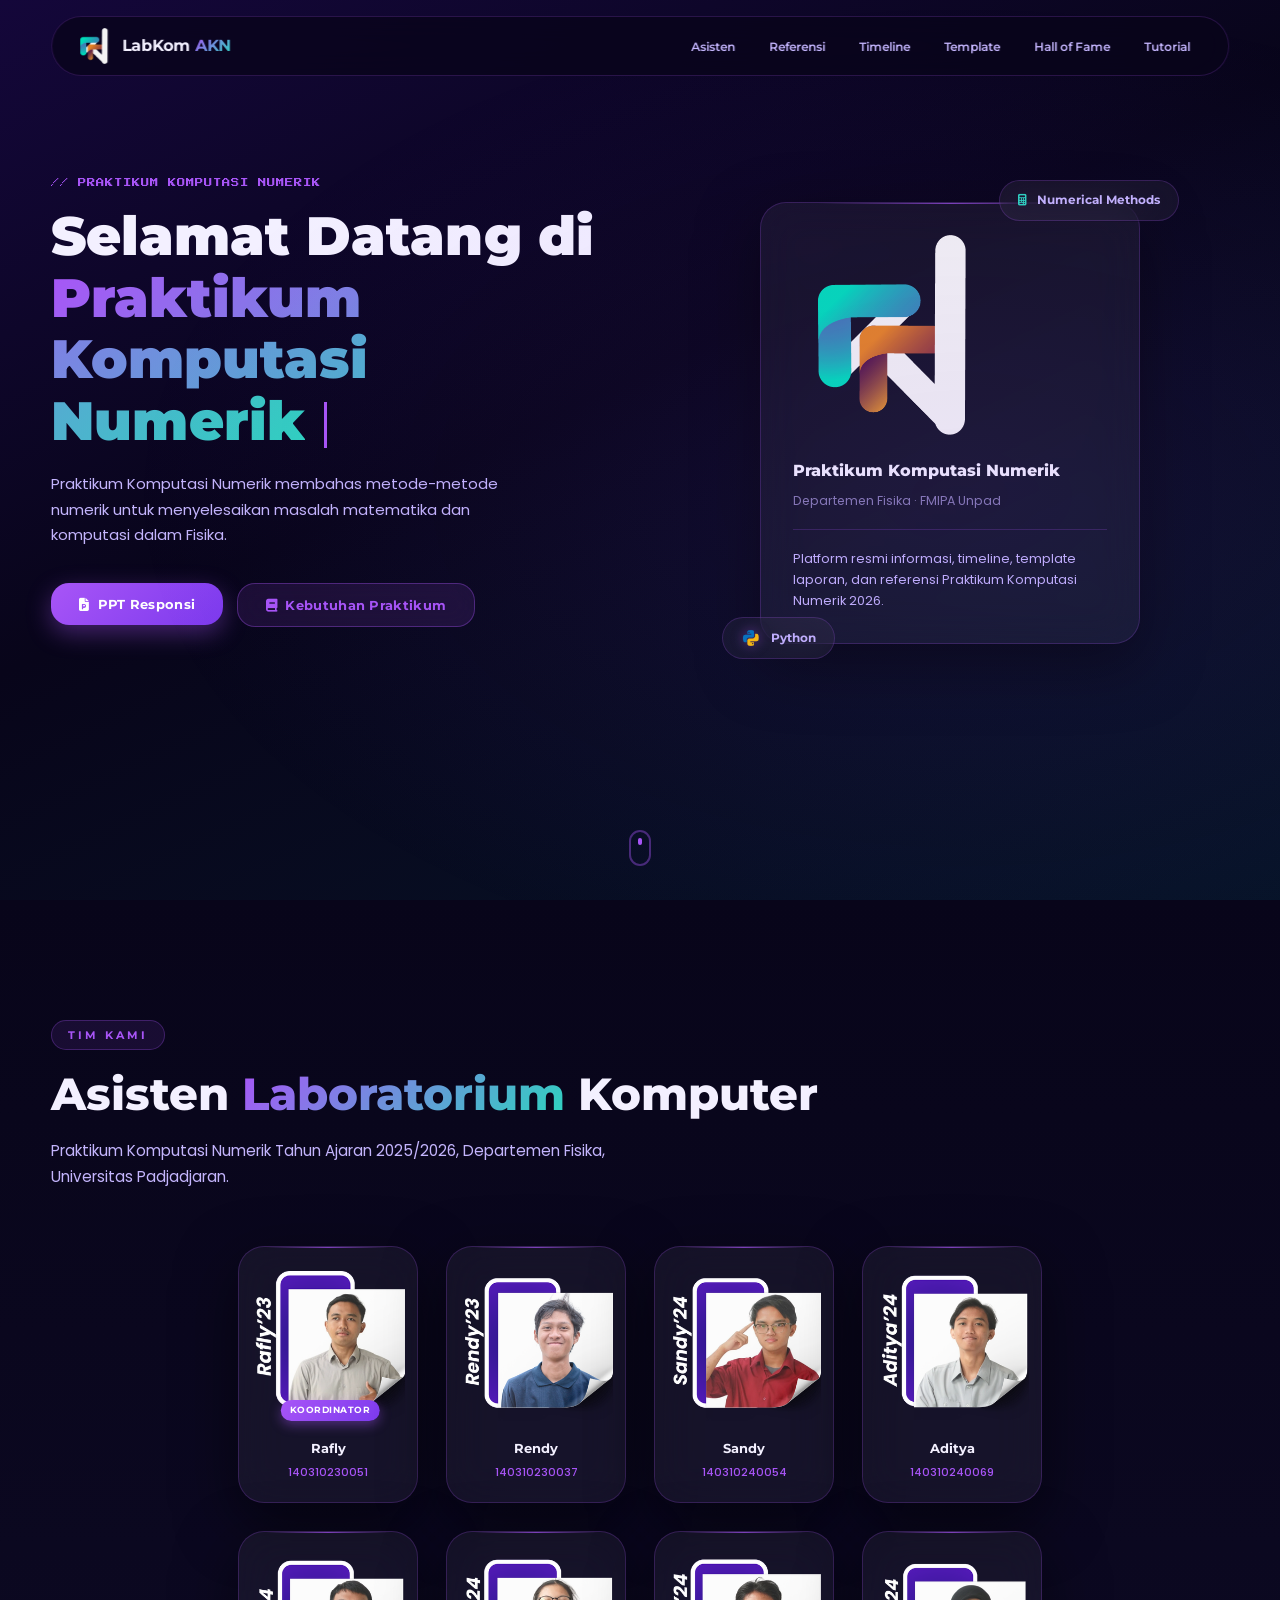
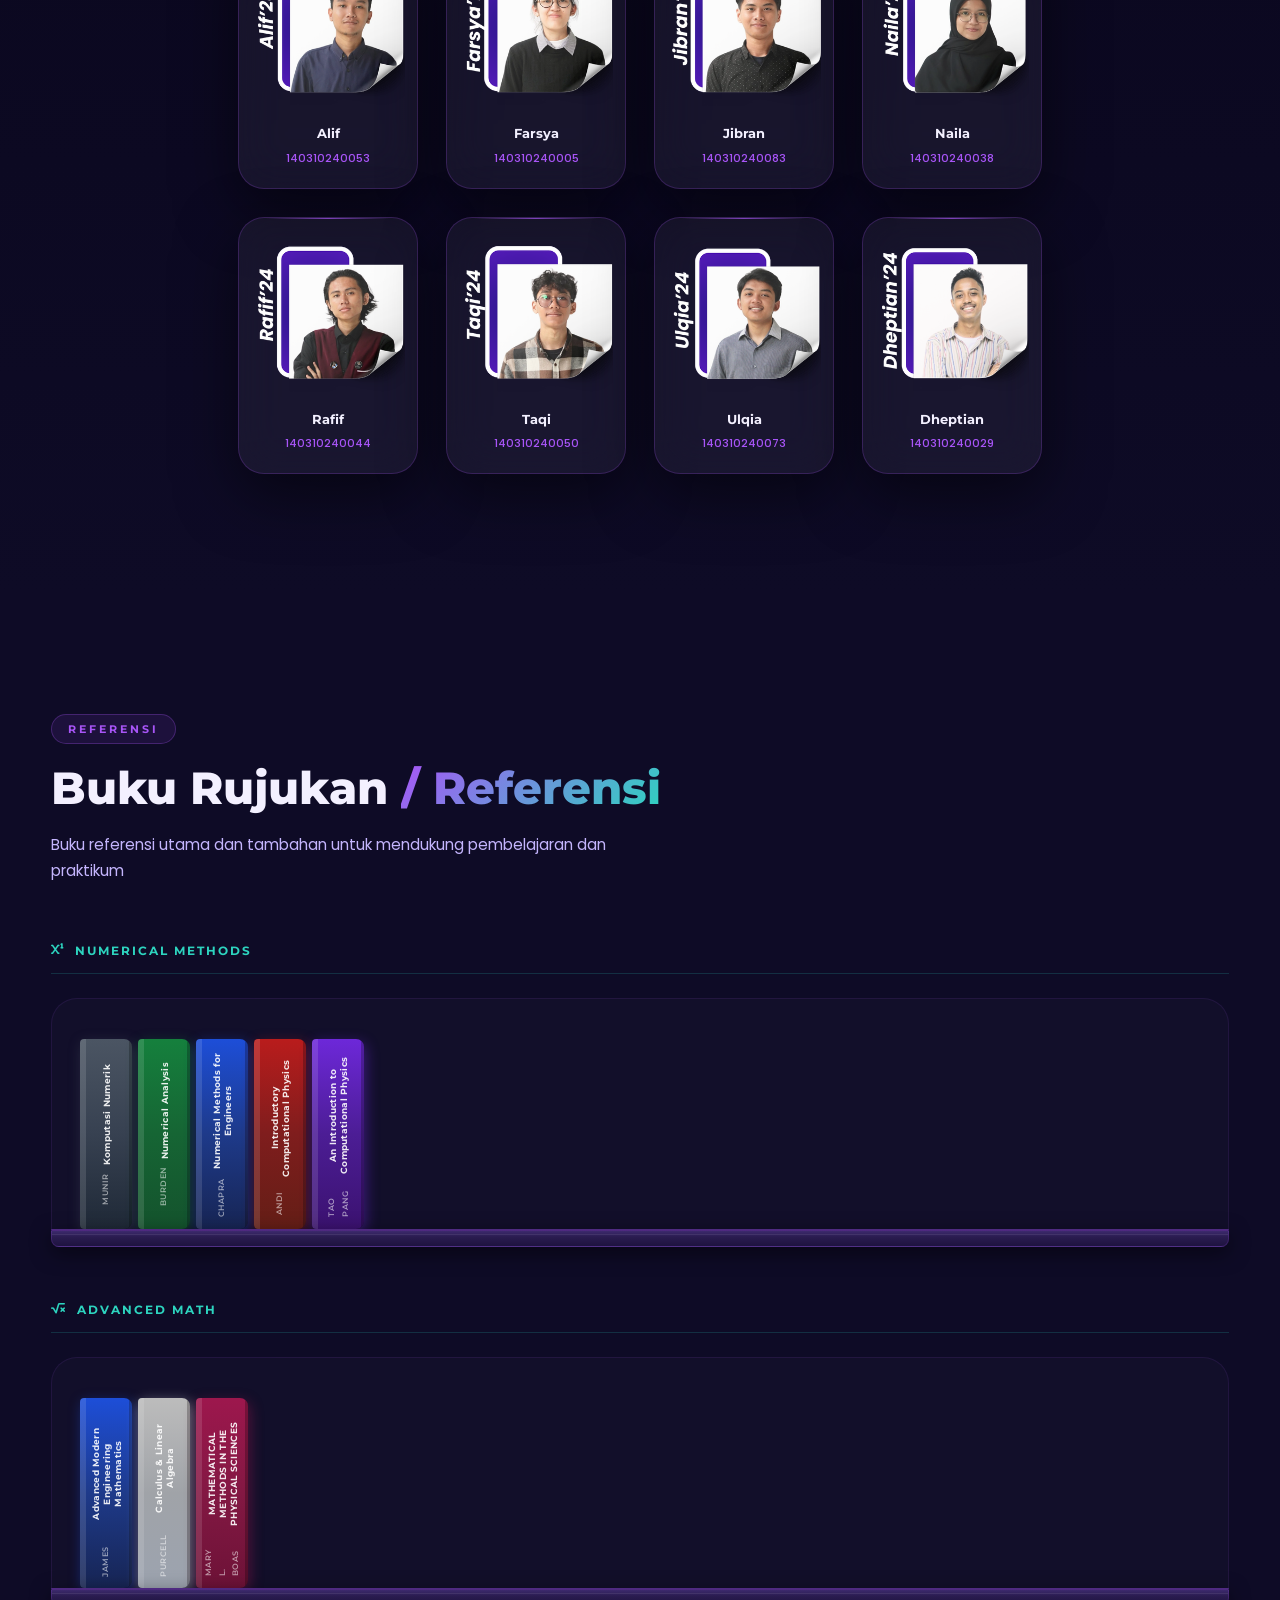
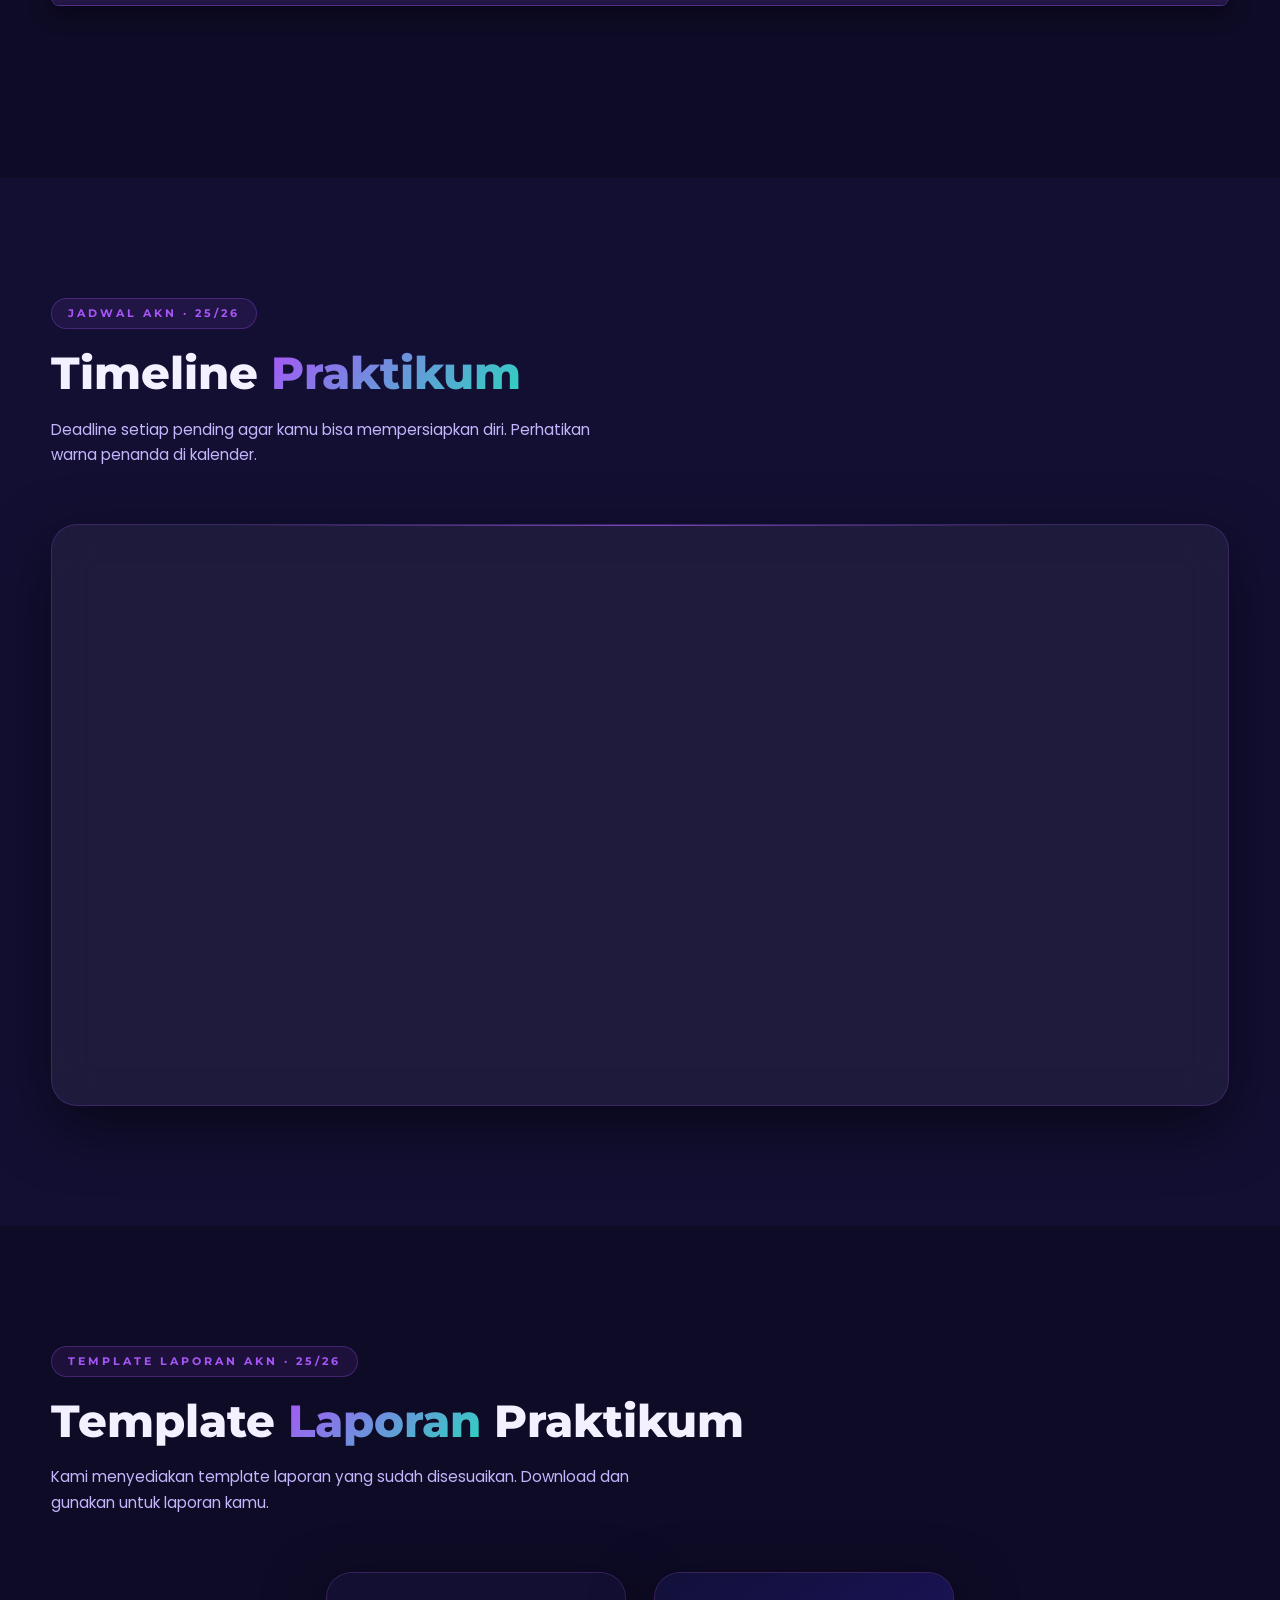
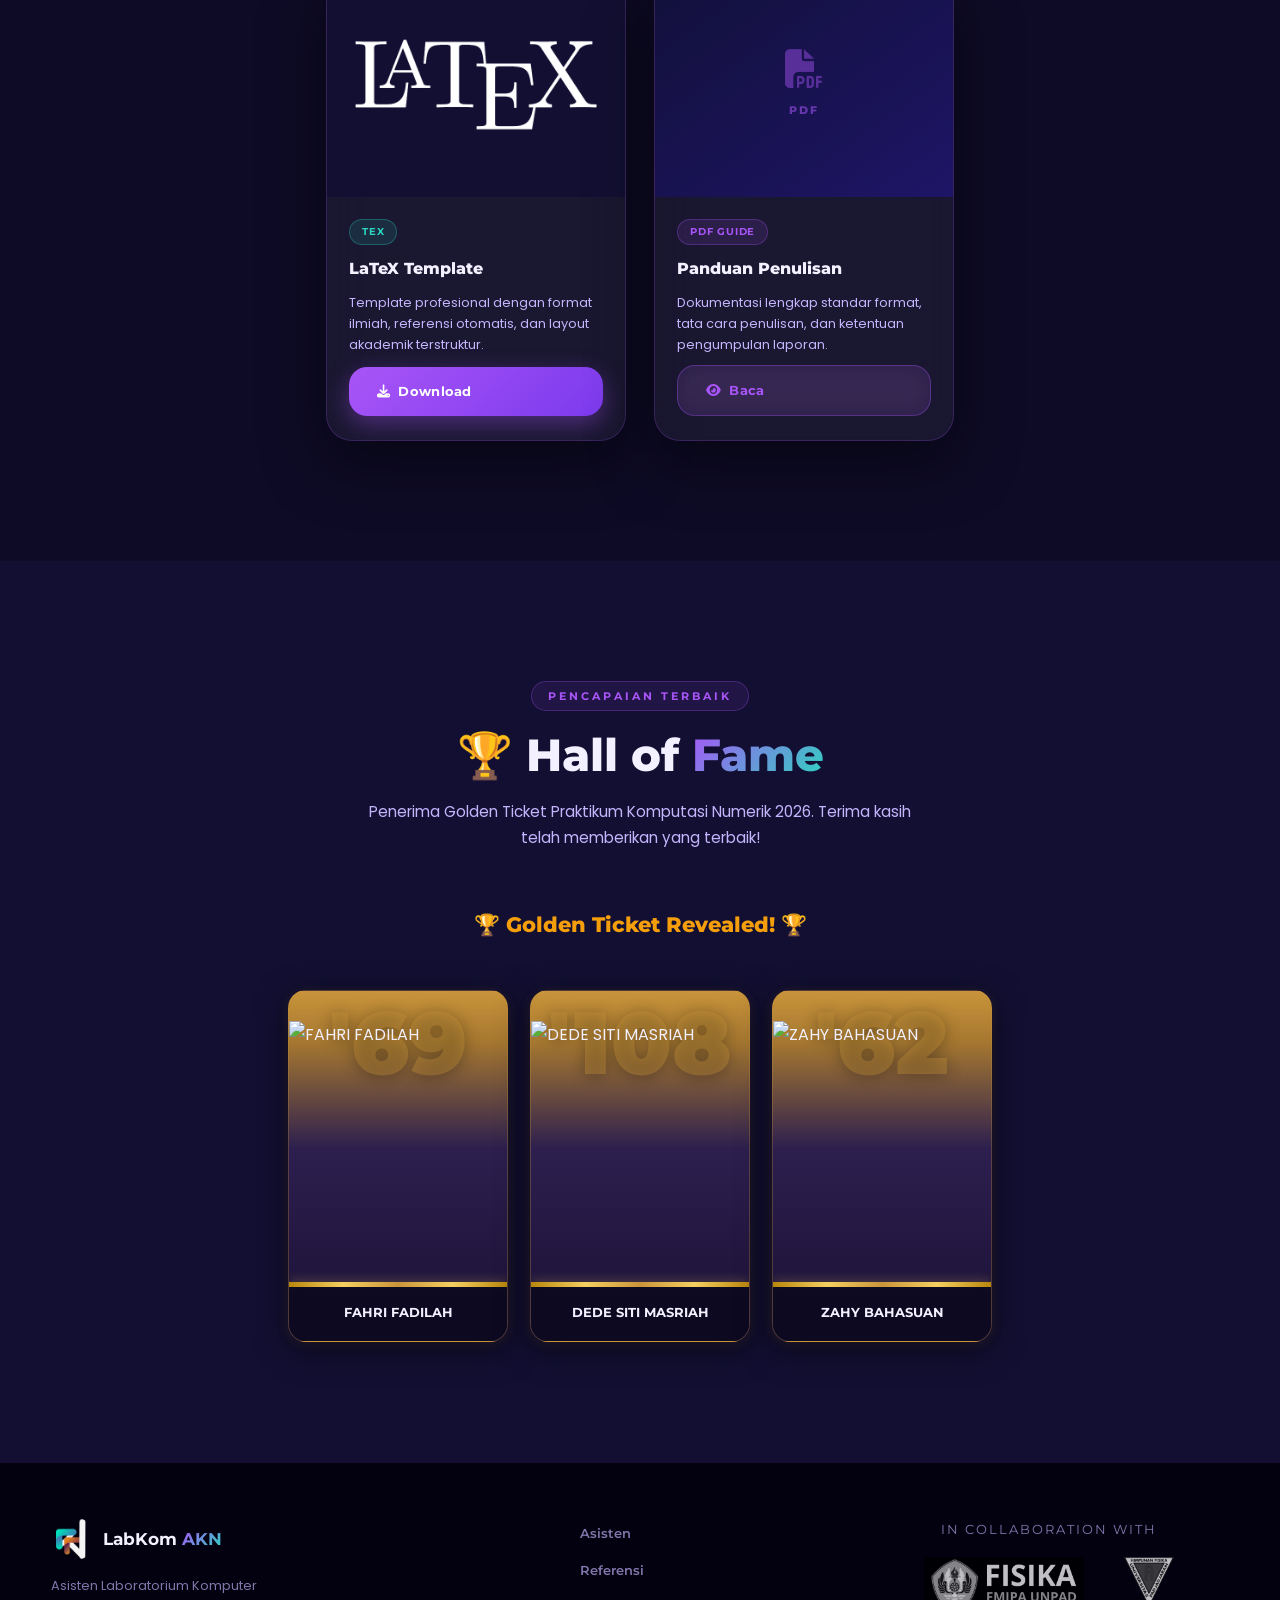
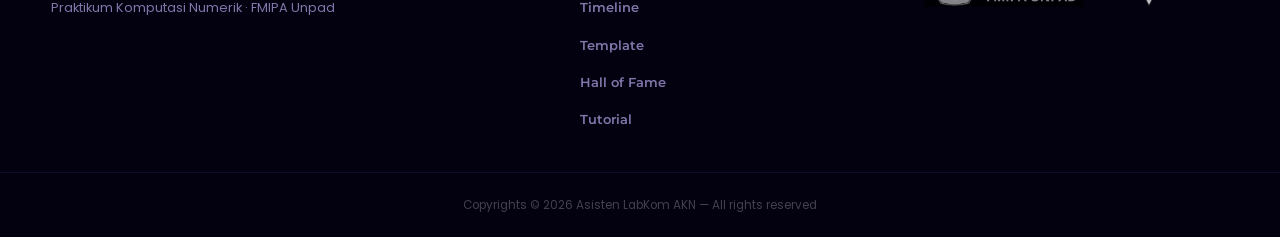
==== commit c97900ac: "style: update Hall of Fame to golden ticket card layout" ====
--- a/index.html
+++ b/index.html
@@ -719,43 +719,34 @@
         <p class="countdown-revealed" id="cdRevealed" style="display:none;">🏆 Golden Ticket Revealed! 🏆</p>
       </div>
 
-      <!-- Podium Top 3 -->
-      <div class="podium reveal">
-
-        <!-- Rank 2 -->
-        <div class="podium-item rank-2 spoiler">
-          <span class="podium-medal">🥈</span>
-          <div class="podium-avatar">
-            <img src="https://media.unpad.ac.id/photo/mahasiswa/140310/2025/140310250108.JPG" alt="DEDE SITI MASRIAH" onerror="this.style.display='none'; this.nextElementSibling.style.display='flex';" />
-            <span style="display:none;">DM</span>
-          </div>
-          <p class="podium-rank-label">#2</p>
-          <p class="podium-name">DEDE SITI MASRIAH</p>
-          <div class="podium-base rank-2-base"></div>
-        </div>
-
-        <!-- Rank 1 -->
-        <div class="podium-item rank-1 spoiler">
-          <span class="podium-medal crown">👑</span>
-          <div class="podium-avatar gold">
-            <img src="https://media.unpad.ac.id/photo/mahasiswa/140310/2025/140310250069.JPG" alt="FAHRI FADILAH" onerror="this.style.display='none'; this.nextElementSibling.style.display='flex';" />
-            <span style="display:none;">FF</span>
-          </div>
-          <p class="podium-rank-label">#1</p>
-          <p class="podium-name">FAHRI FADILAH</p>
-          <div class="podium-base rank-1-base"></div>
-        </div>
-
-        <!-- Rank 3 -->
-        <div class="podium-item rank-3 spoiler">
-          <span class="podium-medal">🥉</span>
-          <div class="podium-avatar">
-            <img src="https://media.unpad.ac.id/photo/mahasiswa/140310/2025/140310250062.JPG" alt="ZAHY BAHASUAN" onerror="this.style.display='none'; this.nextElementSibling.style.display='flex';" />
-            <span style="display:none;">ZB</span>
-          </div>
-          <p class="podium-rank-label">#3</p>
-          <p class="podium-name">ZAHY BAHASUAN</p>
-          <div class="podium-base rank-3-base"></div>
+      <!-- Golden Ticket Cards -->
+      <div class="golden-grid reveal" id="goldenGrid">
+
+        <div class="golden-card spoiler">
+          <div class="golden-npm">'69</div>
+          <div class="golden-photo-wrap">
+            <img src="https://media.unpad.ac.id/photo/mahasiswa/140310/2025/140310250069.JPG" alt="FAHRI FADILAH" class="golden-photo" />
+          </div>
+          <div class="golden-bar"></div>
+          <p class="golden-name">FAHRI FADILAH</p>
+        </div>
+
+        <div class="golden-card spoiler">
+          <div class="golden-npm">'108</div>
+          <div class="golden-photo-wrap">
+            <img src="https://media.unpad.ac.id/photo/mahasiswa/140310/2025/140310250108.JPG" alt="DEDE SITI MASRIAH" class="golden-photo" />
+          </div>
+          <div class="golden-bar"></div>
+          <p class="golden-name">DEDE SITI MASRIAH</p>
+        </div>
+
+        <div class="golden-card spoiler">
+          <div class="golden-npm">'62</div>
+          <div class="golden-photo-wrap">
+            <img src="https://media.unpad.ac.id/photo/mahasiswa/140310/2025/140310250062.JPG" alt="ZAHY BAHASUAN" class="golden-photo" />
+          </div>
+          <div class="golden-bar"></div>
+          <p class="golden-name">ZAHY BAHASUAN</p>
         </div>
 
       </div>
--- a/css/style.css
+++ b/css/style.css
@@ -1636,184 +1636,103 @@
   }
 }
 
-/* Podium */
-.podium {
+/* ── GOLDEN TICKET CARDS ── */
+.golden-grid {
+  display: flex;
+  align-items: stretch;
+  justify-content: center;
+  gap: 22px;
+  margin-top: 48px;
+  flex-wrap: wrap;
+}
+
+.golden-card {
+  position: relative;
+  width: 220px;
+  border-radius: 18px;
+  overflow: hidden;
+  background: linear-gradient(180deg, #c9943a 0%, #a47630 15%, #2d1f4e 45%, #1a1035 100%);
+  border: 1px solid rgba(201, 148, 58, 0.30);
+  box-shadow:
+    0 8px 32px rgba(0, 0, 0, 0.5),
+    0 2px 12px rgba(201, 148, 58, 0.15);
+  transition:
+    transform 0.4s cubic-bezier(0.34, 1.56, 0.64, 1),
+    box-shadow 0.4s ease;
+}
+
+.golden-card:hover {
+  transform: translateY(-10px);
+  box-shadow:
+    0 16px 48px rgba(0, 0, 0, 0.5),
+    0 4px 20px rgba(201, 148, 58, 0.25);
+}
+
+.golden-npm {
+  position: absolute;
+  top: 8px;
+  left: 50%;
+  transform: translateX(-50%);
+  font-family: var(--ff-display);
+  font-size: 5.5rem;
+  font-weight: 900;
+  color: rgba(201, 148, 58, 0.35);
+  line-height: 1;
+  z-index: 1;
+  pointer-events: none;
+  white-space: nowrap;
+  text-shadow: 0 2px 16px rgba(0, 0, 0, 0.3);
+}
+
+.golden-photo-wrap {
+  position: relative;
+  z-index: 2;
+  width: 100%;
+  aspect-ratio: 3 / 4;
   display: flex;
   align-items: flex-end;
   justify-content: center;
-  gap: 18px;
-  margin-top: 56px;
-  flex-wrap: wrap;
-}
-
-.podium-item {
-  display: flex;
-  flex-direction: column;
-  align-items: center;
-  width: 190px;
-  padding: 28px 18px 0;
-  border-radius: var(--radius-lg) var(--radius-lg) 0 0;
-  background: var(--glass-bg);
-  backdrop-filter: var(--glass-blur);
-  border: 1px solid var(--glass-border);
-  border-bottom: none;
-  transition: transform var(--dur-base) var(--ease-spring);
-  position: relative;
-  overflow: visible;
-}
-
-.podium-item:hover { transform: translateY(-8px); }
-
-.rank-1 { min-height: 220px; }
-.rank-2 { min-height: 185px; }
-.rank-3 { min-height: 158px; }
-
-.podium-medal {
-  font-size: 1.5rem;
-  margin-bottom: 12px;
-  display: block;
-}
-
-.podium-medal.crown {
-  font-size: 1.8rem;
-  animation: crownBounce 3s ease-in-out infinite;
-}
-
-@keyframes crownBounce {
-  0%, 100% { transform: translateY(0) rotate(-5deg); }
-  50%       { transform: translateY(-8px) rotate(5deg); }
-}
-
-.podium-avatar {
-  width: 62px;
-  height: 62px;
-  border-radius: 50%;
-  background: linear-gradient(135deg, var(--clr-primary-dark), var(--clr-primary));
-  display: flex;
-  align-items: center;
-  justify-content: center;
-  font-family: var(--ff-display);
-  font-size: 0.9rem;
-  font-weight: 800;
-  color: #fff;
-  margin-bottom: 14px;
-  border: 2px solid rgba(168, 85, 247, 0.40);
-  box-shadow: 0 6px 20px rgba(124, 58, 237, 0.30);
-}
-
-.podium-avatar.gold {
-  width: 72px;
-  height: 72px;
-  border-color: rgba(245, 158, 11, 0.60);
-  box-shadow: 0 8px 26px rgba(245, 158, 11, 0.30);
-  font-size: 1rem;
-}
-
-.podium-avatar img {
+  padding-top: 30px;
+}
+
+.golden-photo {
   width: 100%;
   height: 100%;
   object-fit: cover;
-  border-radius: 50%;
-}
-
-.podium-rank-label {
-  font-family: var(--ff-arcade);
-  font-size: 0.7rem;
-  margin-bottom: 6px;
-}
-
-.rank-1 .podium-rank-label { color: var(--clr-gold); }
-.rank-2 .podium-rank-label { color: #d1d5db; }
-.rank-3 .podium-rank-label { color: #d97706; }
-
-.podium-name {
+  object-position: top center;
+}
+
+.golden-bar {
+  height: 5px;
+  background: linear-gradient(90deg, #b8860b, #f5d060, #c9943a, #f5d060, #b8860b);
+  box-shadow: 0 0 12px rgba(245, 208, 96, 0.4);
+}
+
+.golden-name {
   font-family: var(--ff-display);
   font-size: 0.82rem;
   font-weight: 700;
-  margin-bottom: 5px;
   text-align: center;
-}
-
-.podium-score {
-  font-family: var(--ff-display);
-  font-size: 0.78rem;
-  color: var(--text-muted);
-  font-weight: 600;
-  margin-bottom: 20px;
-}
-
-.gold-score { color: var(--clr-gold) !important; }
-
-/* Podium base (floor decoration) */
-.podium-base {
-  position: absolute;
-  bottom: 0; left: 0; right: 0;
-  height: 3px;
-  border-radius: 0 0 2px 2px;
-}
-
-.rank-1-base { background: linear-gradient(90deg, var(--clr-gold), #fde68a); }
-.rank-2-base { background: linear-gradient(90deg, #9ca3af, #e5e7eb); }
-.rank-3-base { background: linear-gradient(90deg, #b45309, #d97706); }
-
-/* Rank 4+ list */
-.hall-rest {
-  display: flex;
-  justify-content: center;
-  flex-wrap: wrap;
-  gap: 12px;
-  margin-top: 28px;
-}
-
-.hall-pill {
-  display: flex;
-  align-items: center;
-  gap: 10px;
-  padding: 11px 22px;
-  border-radius: var(--radius-pill);
-  background: var(--glass-bg);
-  backdrop-filter: blur(14px);
-  border: 1px solid var(--glass-border);
-  font-family: var(--ff-display);
-  font-size: 0.8rem;
-  font-weight: 700;
-  transition: all var(--dur-base) var(--ease-spring);
-}
-
-.hall-pill:hover {
-  background: rgba(168, 85, 247, 0.10);
-  border-color: rgba(168, 85, 247, 0.40);
-  transform: scale(1.05);
-}
-
-.hall-rank {
-  font-family: var(--ff-arcade);
-  font-size: 0.55rem;
-  color: var(--text-muted);
-}
-
-.hall-score {
-  color: var(--text-muted);
-  font-size: 0.72rem;
-  font-weight: 500;
-}
-
-/* ── SPOILER BLUR — tambah class .spoiler ke .podium-item untuk blur ── */
-.podium-item.spoiler {
-  filter: blur(7px);
-  cursor: pointer;
+  padding: 14px 10px 18px;
+  color: var(--text-primary);
+  background: rgba(10, 8, 30, 0.9);
+}
+
+/* ── SPOILER BLUR for golden cards ── */
+.golden-card.spoiler {
+  filter: blur(8px);
+  cursor: default;
   user-select: none;
   transition:
-    filter 0.4s ease,
-    transform var(--dur-base) var(--ease-spring);
-}
-
-.podium-item.spoiler:hover {
-  transform: translateY(0);   /* matikan hover lift saat blur */
-}
-
-/* Tanda tanya overlay — tetap tajam di atas blur */
-.podium-item.spoiler::before {
+    filter 0.6s ease,
+    transform 0.4s cubic-bezier(0.34, 1.56, 0.64, 1);
+}
+
+.golden-card.spoiler:hover {
+  transform: translateY(0);
+}
+
+.golden-card.spoiler::after {
   content: '?';
   position: absolute;
   inset: 0;
@@ -1824,13 +1743,25 @@
   font-family: var(--ff-display);
   font-size: 5rem;
   font-weight: 900;
-  color: rgba(168, 85, 247, 0.90);
+  color: rgba(201, 148, 58, 0.85);
   text-shadow:
-    0 0 30px rgba(168, 85, 247, 0.7),
-    0 0 60px rgba(168, 85, 247, 0.3);
+    0 0 30px rgba(201, 148, 58, 0.6),
+    0 0 60px rgba(201, 148, 58, 0.2);
   filter: blur(0);
-  border-radius: var(--radius-lg) var(--radius-lg) 0 0;
   pointer-events: none;
+  border-radius: 18px;
+}
+
+@media (max-width: 720px) {
+  .golden-card { width: 160px; }
+  .golden-npm { font-size: 4rem; }
+  .golden-name { font-size: 0.72rem; }
+}
+
+@media (max-width: 480px) {
+  .golden-grid { gap: 14px; }
+  .golden-card { width: 140px; }
+  .golden-npm { font-size: 3.2rem; }
 }
 
 /* ================================================================
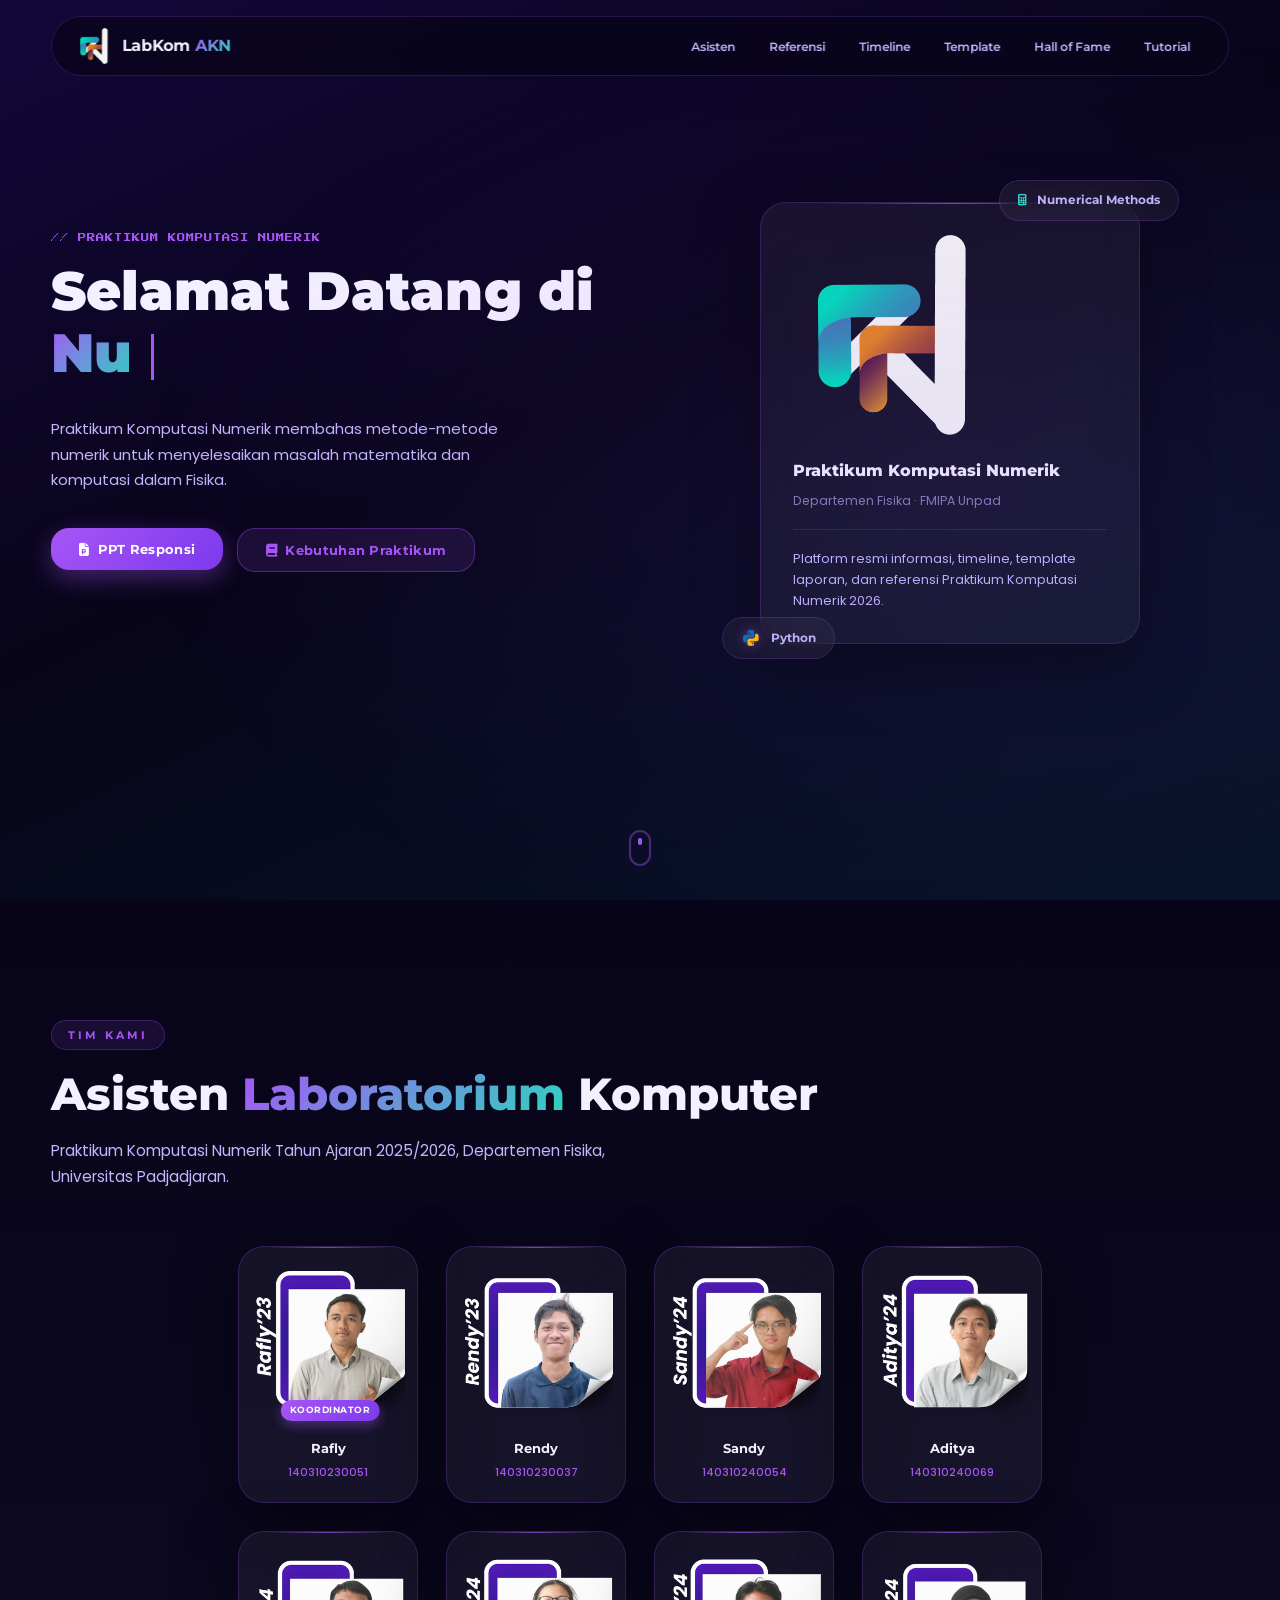
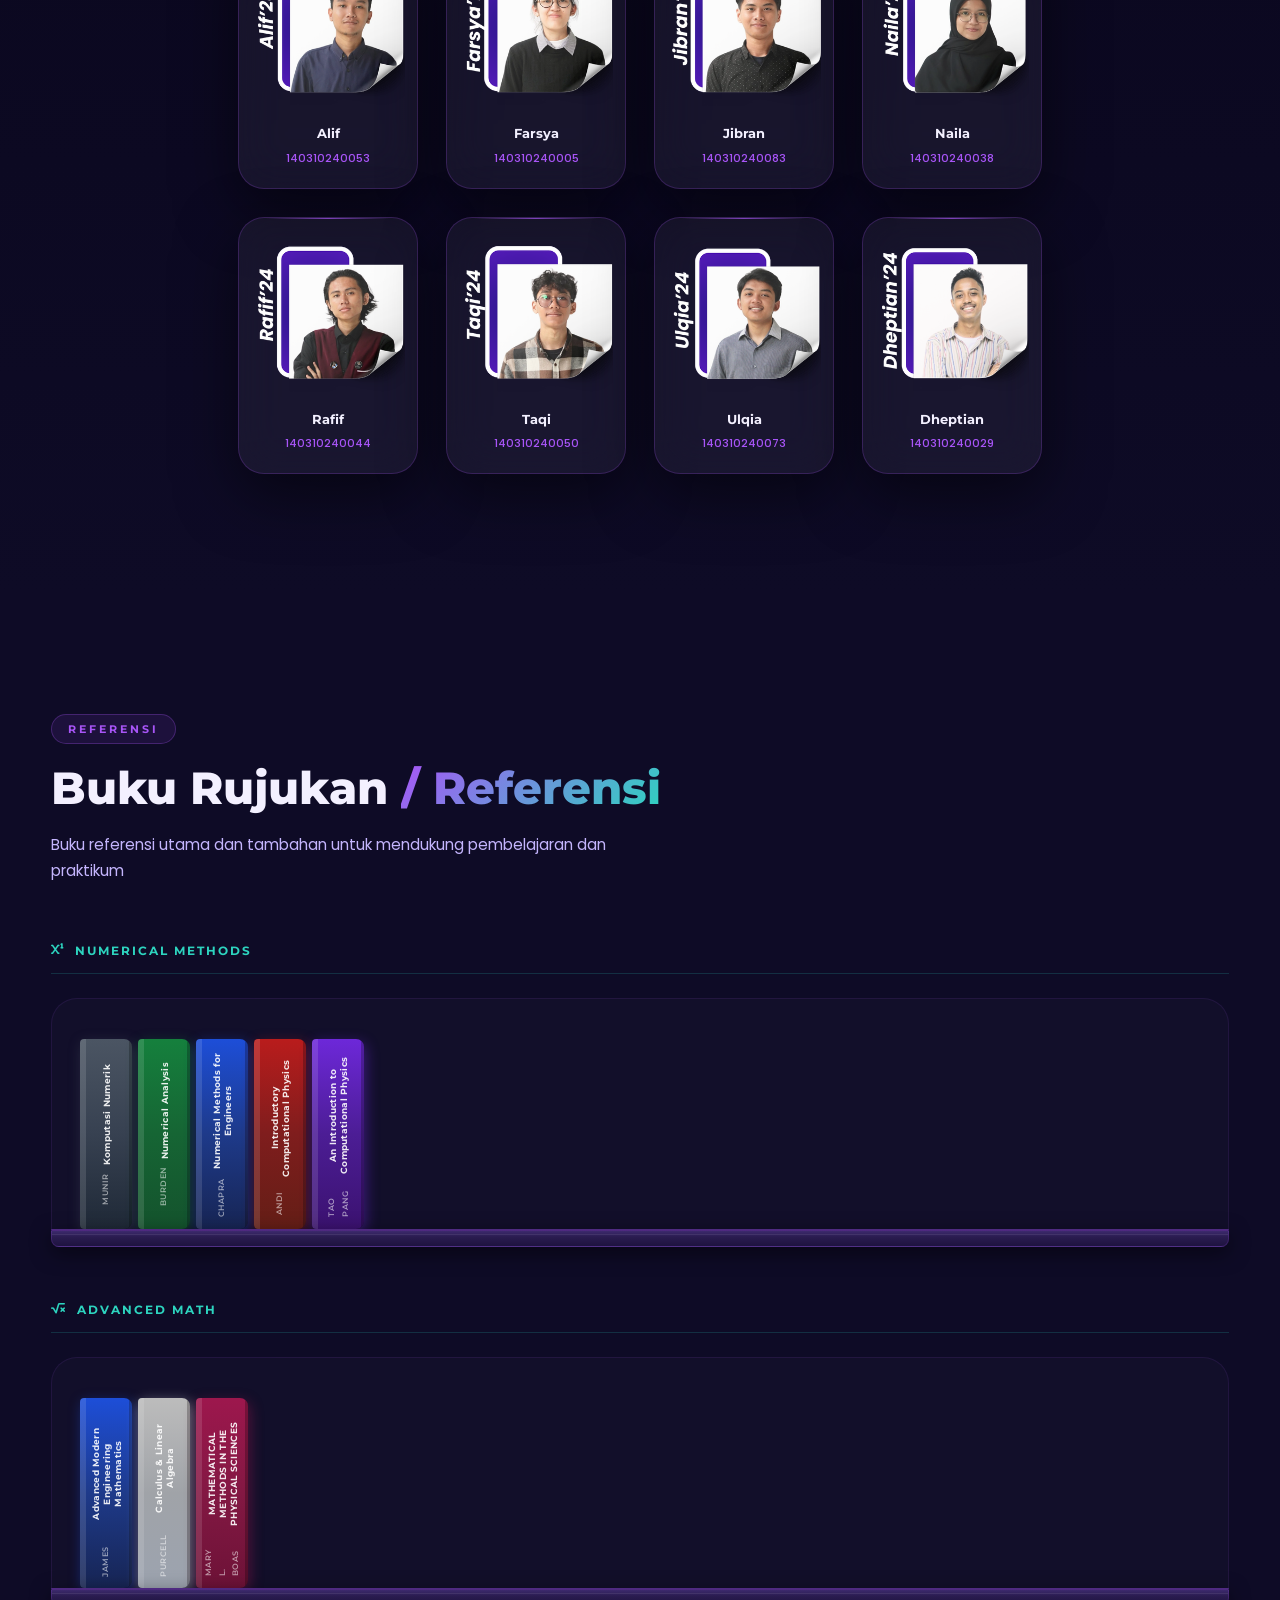
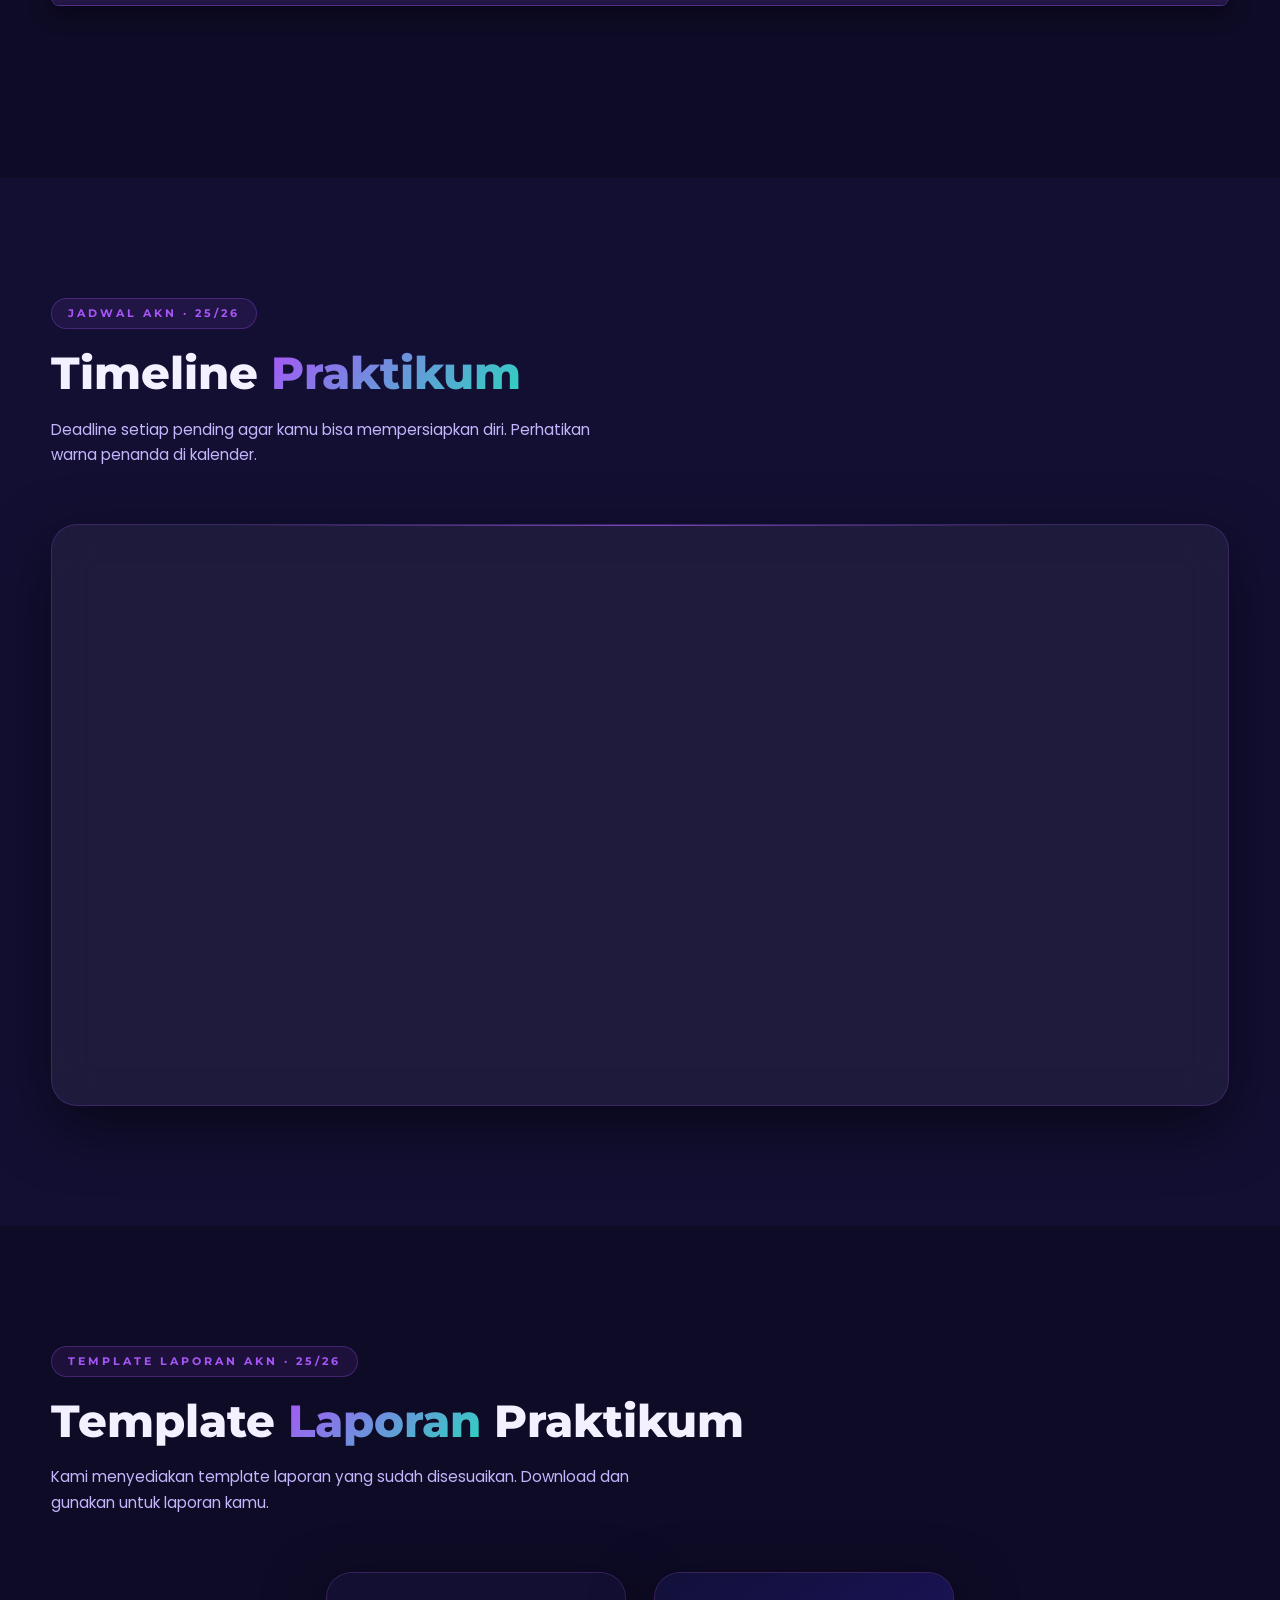
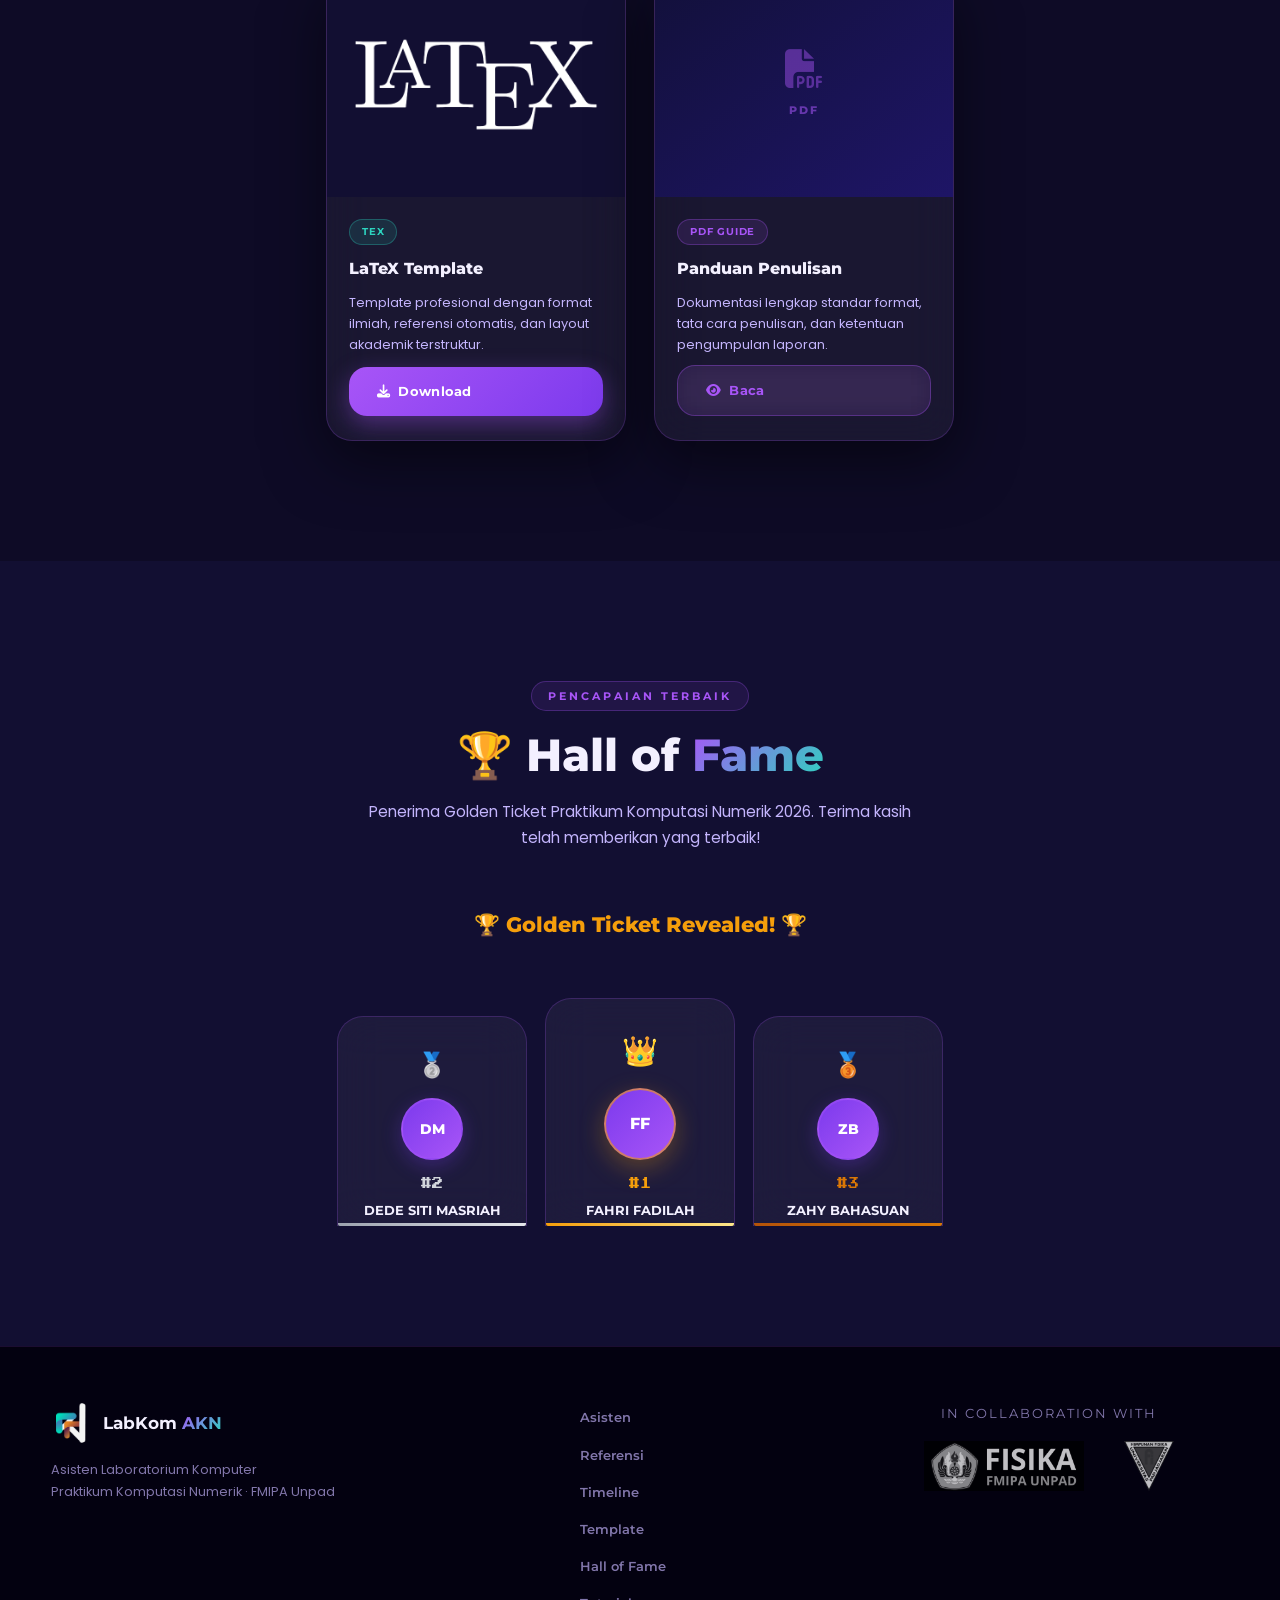
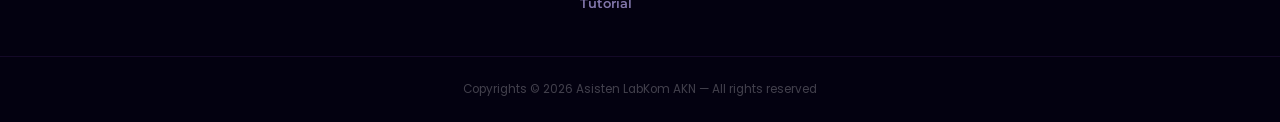
==== commit 2344a308: "Revert "style: update Hall of Fame to golden ticket card layout" This reverts commit c97900acf22ba4a" ====
--- a/index.html
+++ b/index.html
@@ -719,34 +719,43 @@
         <p class="countdown-revealed" id="cdRevealed" style="display:none;">🏆 Golden Ticket Revealed! 🏆</p>
       </div>
 
-      <!-- Golden Ticket Cards -->
-      <div class="golden-grid reveal" id="goldenGrid">
-
-        <div class="golden-card spoiler">
-          <div class="golden-npm">'69</div>
-          <div class="golden-photo-wrap">
-            <img src="https://media.unpad.ac.id/photo/mahasiswa/140310/2025/140310250069.JPG" alt="FAHRI FADILAH" class="golden-photo" />
-          </div>
-          <div class="golden-bar"></div>
-          <p class="golden-name">FAHRI FADILAH</p>
-        </div>
-
-        <div class="golden-card spoiler">
-          <div class="golden-npm">'108</div>
-          <div class="golden-photo-wrap">
-            <img src="https://media.unpad.ac.id/photo/mahasiswa/140310/2025/140310250108.JPG" alt="DEDE SITI MASRIAH" class="golden-photo" />
-          </div>
-          <div class="golden-bar"></div>
-          <p class="golden-name">DEDE SITI MASRIAH</p>
-        </div>
-
-        <div class="golden-card spoiler">
-          <div class="golden-npm">'62</div>
-          <div class="golden-photo-wrap">
-            <img src="https://media.unpad.ac.id/photo/mahasiswa/140310/2025/140310250062.JPG" alt="ZAHY BAHASUAN" class="golden-photo" />
-          </div>
-          <div class="golden-bar"></div>
-          <p class="golden-name">ZAHY BAHASUAN</p>
+      <!-- Podium Top 3 -->
+      <div class="podium reveal">
+
+        <!-- Rank 2 -->
+        <div class="podium-item rank-2 spoiler">
+          <span class="podium-medal">🥈</span>
+          <div class="podium-avatar">
+            <img src="https://media.unpad.ac.id/photo/mahasiswa/140310/2025/140310250108.JPG" alt="DEDE SITI MASRIAH" onerror="this.style.display='none'; this.nextElementSibling.style.display='flex';" />
+            <span style="display:none;">DM</span>
+          </div>
+          <p class="podium-rank-label">#2</p>
+          <p class="podium-name">DEDE SITI MASRIAH</p>
+          <div class="podium-base rank-2-base"></div>
+        </div>
+
+        <!-- Rank 1 -->
+        <div class="podium-item rank-1 spoiler">
+          <span class="podium-medal crown">👑</span>
+          <div class="podium-avatar gold">
+            <img src="https://media.unpad.ac.id/photo/mahasiswa/140310/2025/140310250069.JPG" alt="FAHRI FADILAH" onerror="this.style.display='none'; this.nextElementSibling.style.display='flex';" />
+            <span style="display:none;">FF</span>
+          </div>
+          <p class="podium-rank-label">#1</p>
+          <p class="podium-name">FAHRI FADILAH</p>
+          <div class="podium-base rank-1-base"></div>
+        </div>
+
+        <!-- Rank 3 -->
+        <div class="podium-item rank-3 spoiler">
+          <span class="podium-medal">🥉</span>
+          <div class="podium-avatar">
+            <img src="https://media.unpad.ac.id/photo/mahasiswa/140310/2025/140310250062.JPG" alt="ZAHY BAHASUAN" onerror="this.style.display='none'; this.nextElementSibling.style.display='flex';" />
+            <span style="display:none;">ZB</span>
+          </div>
+          <p class="podium-rank-label">#3</p>
+          <p class="podium-name">ZAHY BAHASUAN</p>
+          <div class="podium-base rank-3-base"></div>
         </div>
 
       </div>
--- a/css/style.css
+++ b/css/style.css
@@ -1636,103 +1636,184 @@
   }
 }
 
-/* ── GOLDEN TICKET CARDS ── */
-.golden-grid {
-  display: flex;
-  align-items: stretch;
-  justify-content: center;
-  gap: 22px;
-  margin-top: 48px;
-  flex-wrap: wrap;
-}
-
-.golden-card {
-  position: relative;
-  width: 220px;
-  border-radius: 18px;
-  overflow: hidden;
-  background: linear-gradient(180deg, #c9943a 0%, #a47630 15%, #2d1f4e 45%, #1a1035 100%);
-  border: 1px solid rgba(201, 148, 58, 0.30);
-  box-shadow:
-    0 8px 32px rgba(0, 0, 0, 0.5),
-    0 2px 12px rgba(201, 148, 58, 0.15);
-  transition:
-    transform 0.4s cubic-bezier(0.34, 1.56, 0.64, 1),
-    box-shadow 0.4s ease;
-}
-
-.golden-card:hover {
-  transform: translateY(-10px);
-  box-shadow:
-    0 16px 48px rgba(0, 0, 0, 0.5),
-    0 4px 20px rgba(201, 148, 58, 0.25);
-}
-
-.golden-npm {
-  position: absolute;
-  top: 8px;
-  left: 50%;
-  transform: translateX(-50%);
-  font-family: var(--ff-display);
-  font-size: 5.5rem;
-  font-weight: 900;
-  color: rgba(201, 148, 58, 0.35);
-  line-height: 1;
-  z-index: 1;
-  pointer-events: none;
-  white-space: nowrap;
-  text-shadow: 0 2px 16px rgba(0, 0, 0, 0.3);
-}
-
-.golden-photo-wrap {
-  position: relative;
-  z-index: 2;
-  width: 100%;
-  aspect-ratio: 3 / 4;
+/* Podium */
+.podium {
   display: flex;
   align-items: flex-end;
   justify-content: center;
-  padding-top: 30px;
-}
-
-.golden-photo {
+  gap: 18px;
+  margin-top: 56px;
+  flex-wrap: wrap;
+}
+
+.podium-item {
+  display: flex;
+  flex-direction: column;
+  align-items: center;
+  width: 190px;
+  padding: 28px 18px 0;
+  border-radius: var(--radius-lg) var(--radius-lg) 0 0;
+  background: var(--glass-bg);
+  backdrop-filter: var(--glass-blur);
+  border: 1px solid var(--glass-border);
+  border-bottom: none;
+  transition: transform var(--dur-base) var(--ease-spring);
+  position: relative;
+  overflow: visible;
+}
+
+.podium-item:hover { transform: translateY(-8px); }
+
+.rank-1 { min-height: 220px; }
+.rank-2 { min-height: 185px; }
+.rank-3 { min-height: 158px; }
+
+.podium-medal {
+  font-size: 1.5rem;
+  margin-bottom: 12px;
+  display: block;
+}
+
+.podium-medal.crown {
+  font-size: 1.8rem;
+  animation: crownBounce 3s ease-in-out infinite;
+}
+
+@keyframes crownBounce {
+  0%, 100% { transform: translateY(0) rotate(-5deg); }
+  50%       { transform: translateY(-8px) rotate(5deg); }
+}
+
+.podium-avatar {
+  width: 62px;
+  height: 62px;
+  border-radius: 50%;
+  background: linear-gradient(135deg, var(--clr-primary-dark), var(--clr-primary));
+  display: flex;
+  align-items: center;
+  justify-content: center;
+  font-family: var(--ff-display);
+  font-size: 0.9rem;
+  font-weight: 800;
+  color: #fff;
+  margin-bottom: 14px;
+  border: 2px solid rgba(168, 85, 247, 0.40);
+  box-shadow: 0 6px 20px rgba(124, 58, 237, 0.30);
+}
+
+.podium-avatar.gold {
+  width: 72px;
+  height: 72px;
+  border-color: rgba(245, 158, 11, 0.60);
+  box-shadow: 0 8px 26px rgba(245, 158, 11, 0.30);
+  font-size: 1rem;
+}
+
+.podium-avatar img {
   width: 100%;
   height: 100%;
   object-fit: cover;
-  object-position: top center;
-}
-
-.golden-bar {
-  height: 5px;
-  background: linear-gradient(90deg, #b8860b, #f5d060, #c9943a, #f5d060, #b8860b);
-  box-shadow: 0 0 12px rgba(245, 208, 96, 0.4);
-}
-
-.golden-name {
+  border-radius: 50%;
+}
+
+.podium-rank-label {
+  font-family: var(--ff-arcade);
+  font-size: 0.7rem;
+  margin-bottom: 6px;
+}
+
+.rank-1 .podium-rank-label { color: var(--clr-gold); }
+.rank-2 .podium-rank-label { color: #d1d5db; }
+.rank-3 .podium-rank-label { color: #d97706; }
+
+.podium-name {
   font-family: var(--ff-display);
   font-size: 0.82rem;
   font-weight: 700;
+  margin-bottom: 5px;
   text-align: center;
-  padding: 14px 10px 18px;
-  color: var(--text-primary);
-  background: rgba(10, 8, 30, 0.9);
-}
-
-/* ── SPOILER BLUR for golden cards ── */
-.golden-card.spoiler {
-  filter: blur(8px);
-  cursor: default;
+}
+
+.podium-score {
+  font-family: var(--ff-display);
+  font-size: 0.78rem;
+  color: var(--text-muted);
+  font-weight: 600;
+  margin-bottom: 20px;
+}
+
+.gold-score { color: var(--clr-gold) !important; }
+
+/* Podium base (floor decoration) */
+.podium-base {
+  position: absolute;
+  bottom: 0; left: 0; right: 0;
+  height: 3px;
+  border-radius: 0 0 2px 2px;
+}
+
+.rank-1-base { background: linear-gradient(90deg, var(--clr-gold), #fde68a); }
+.rank-2-base { background: linear-gradient(90deg, #9ca3af, #e5e7eb); }
+.rank-3-base { background: linear-gradient(90deg, #b45309, #d97706); }
+
+/* Rank 4+ list */
+.hall-rest {
+  display: flex;
+  justify-content: center;
+  flex-wrap: wrap;
+  gap: 12px;
+  margin-top: 28px;
+}
+
+.hall-pill {
+  display: flex;
+  align-items: center;
+  gap: 10px;
+  padding: 11px 22px;
+  border-radius: var(--radius-pill);
+  background: var(--glass-bg);
+  backdrop-filter: blur(14px);
+  border: 1px solid var(--glass-border);
+  font-family: var(--ff-display);
+  font-size: 0.8rem;
+  font-weight: 700;
+  transition: all var(--dur-base) var(--ease-spring);
+}
+
+.hall-pill:hover {
+  background: rgba(168, 85, 247, 0.10);
+  border-color: rgba(168, 85, 247, 0.40);
+  transform: scale(1.05);
+}
+
+.hall-rank {
+  font-family: var(--ff-arcade);
+  font-size: 0.55rem;
+  color: var(--text-muted);
+}
+
+.hall-score {
+  color: var(--text-muted);
+  font-size: 0.72rem;
+  font-weight: 500;
+}
+
+/* ── SPOILER BLUR — tambah class .spoiler ke .podium-item untuk blur ── */
+.podium-item.spoiler {
+  filter: blur(7px);
+  cursor: pointer;
   user-select: none;
   transition:
-    filter 0.6s ease,
-    transform 0.4s cubic-bezier(0.34, 1.56, 0.64, 1);
-}
-
-.golden-card.spoiler:hover {
-  transform: translateY(0);
-}
-
-.golden-card.spoiler::after {
+    filter 0.4s ease,
+    transform var(--dur-base) var(--ease-spring);
+}
+
+.podium-item.spoiler:hover {
+  transform: translateY(0);   /* matikan hover lift saat blur */
+}
+
+/* Tanda tanya overlay — tetap tajam di atas blur */
+.podium-item.spoiler::before {
   content: '?';
   position: absolute;
   inset: 0;
@@ -1743,25 +1824,13 @@
   font-family: var(--ff-display);
   font-size: 5rem;
   font-weight: 900;
-  color: rgba(201, 148, 58, 0.85);
+  color: rgba(168, 85, 247, 0.90);
   text-shadow:
-    0 0 30px rgba(201, 148, 58, 0.6),
-    0 0 60px rgba(201, 148, 58, 0.2);
+    0 0 30px rgba(168, 85, 247, 0.7),
+    0 0 60px rgba(168, 85, 247, 0.3);
   filter: blur(0);
+  border-radius: var(--radius-lg) var(--radius-lg) 0 0;
   pointer-events: none;
-  border-radius: 18px;
-}
-
-@media (max-width: 720px) {
-  .golden-card { width: 160px; }
-  .golden-npm { font-size: 4rem; }
-  .golden-name { font-size: 0.72rem; }
-}
-
-@media (max-width: 480px) {
-  .golden-grid { gap: 14px; }
-  .golden-card { width: 140px; }
-  .golden-npm { font-size: 3.2rem; }
 }
 
 /* ================================================================
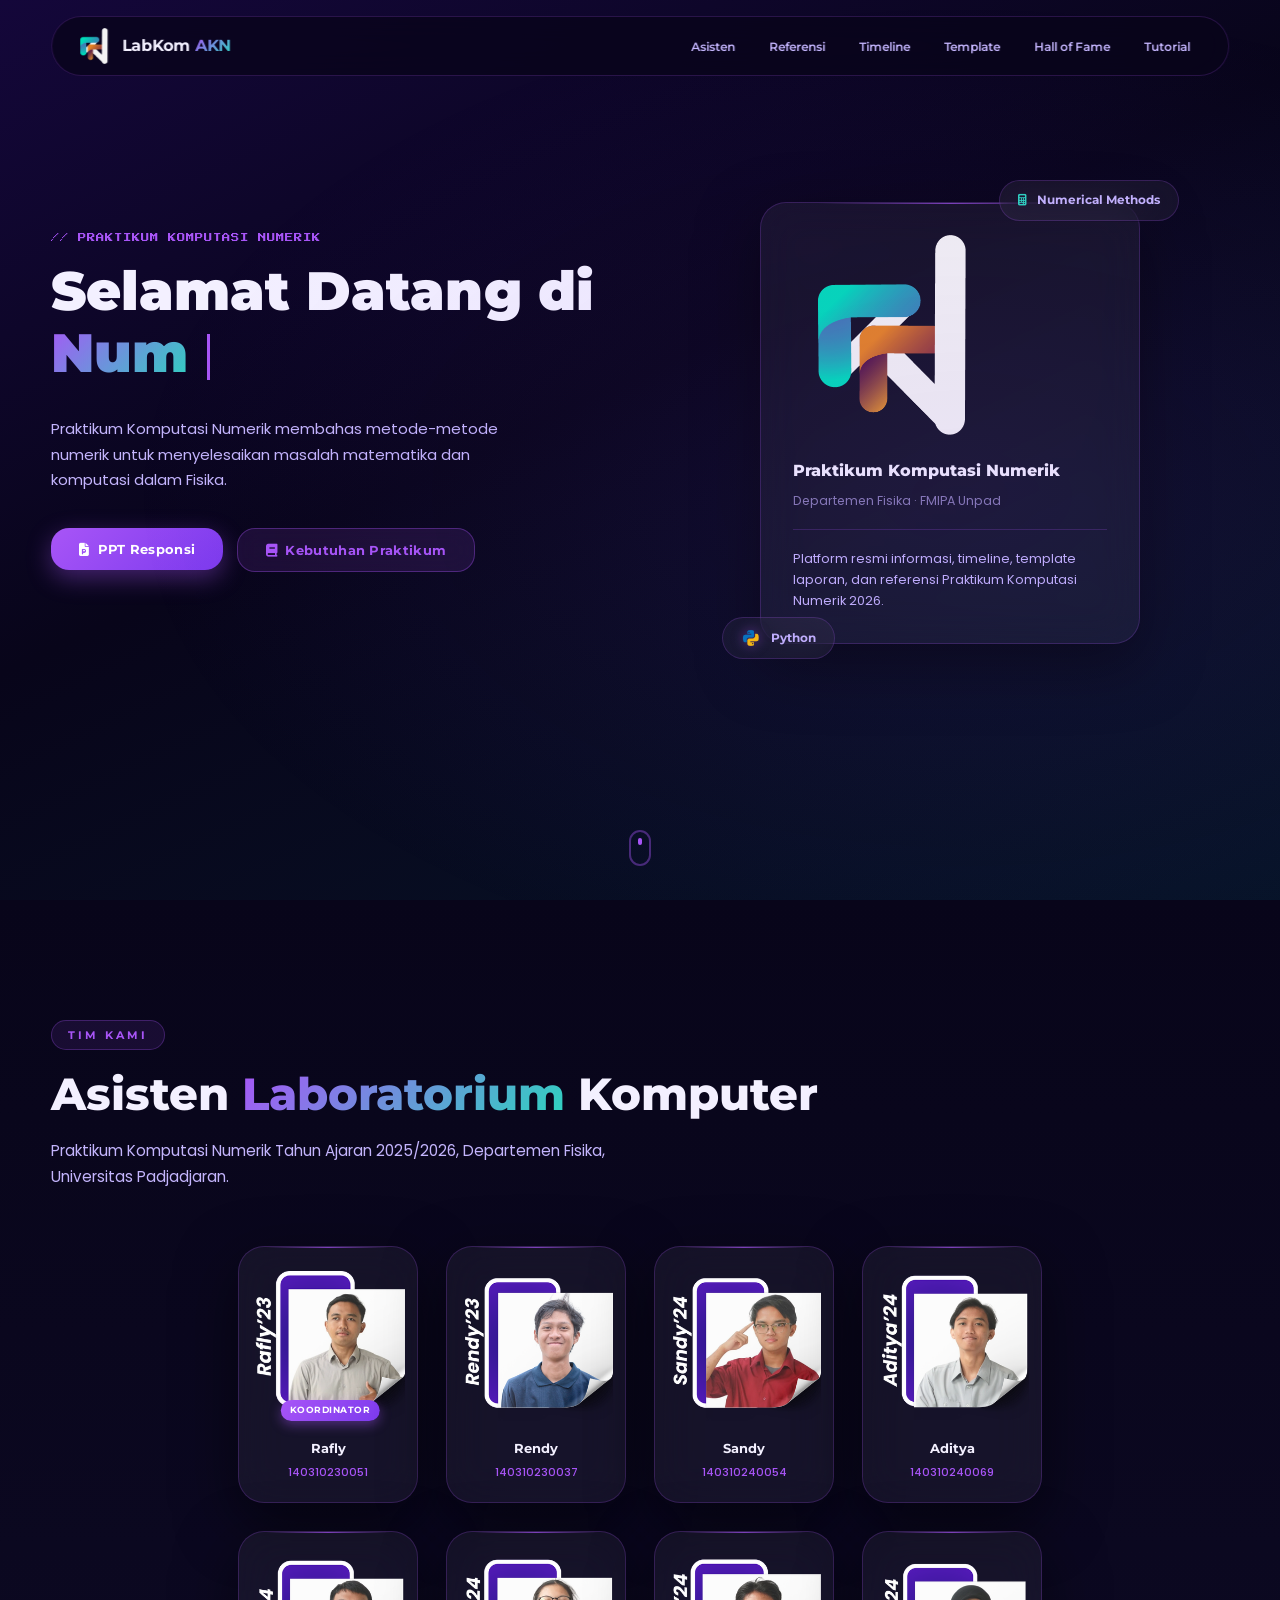
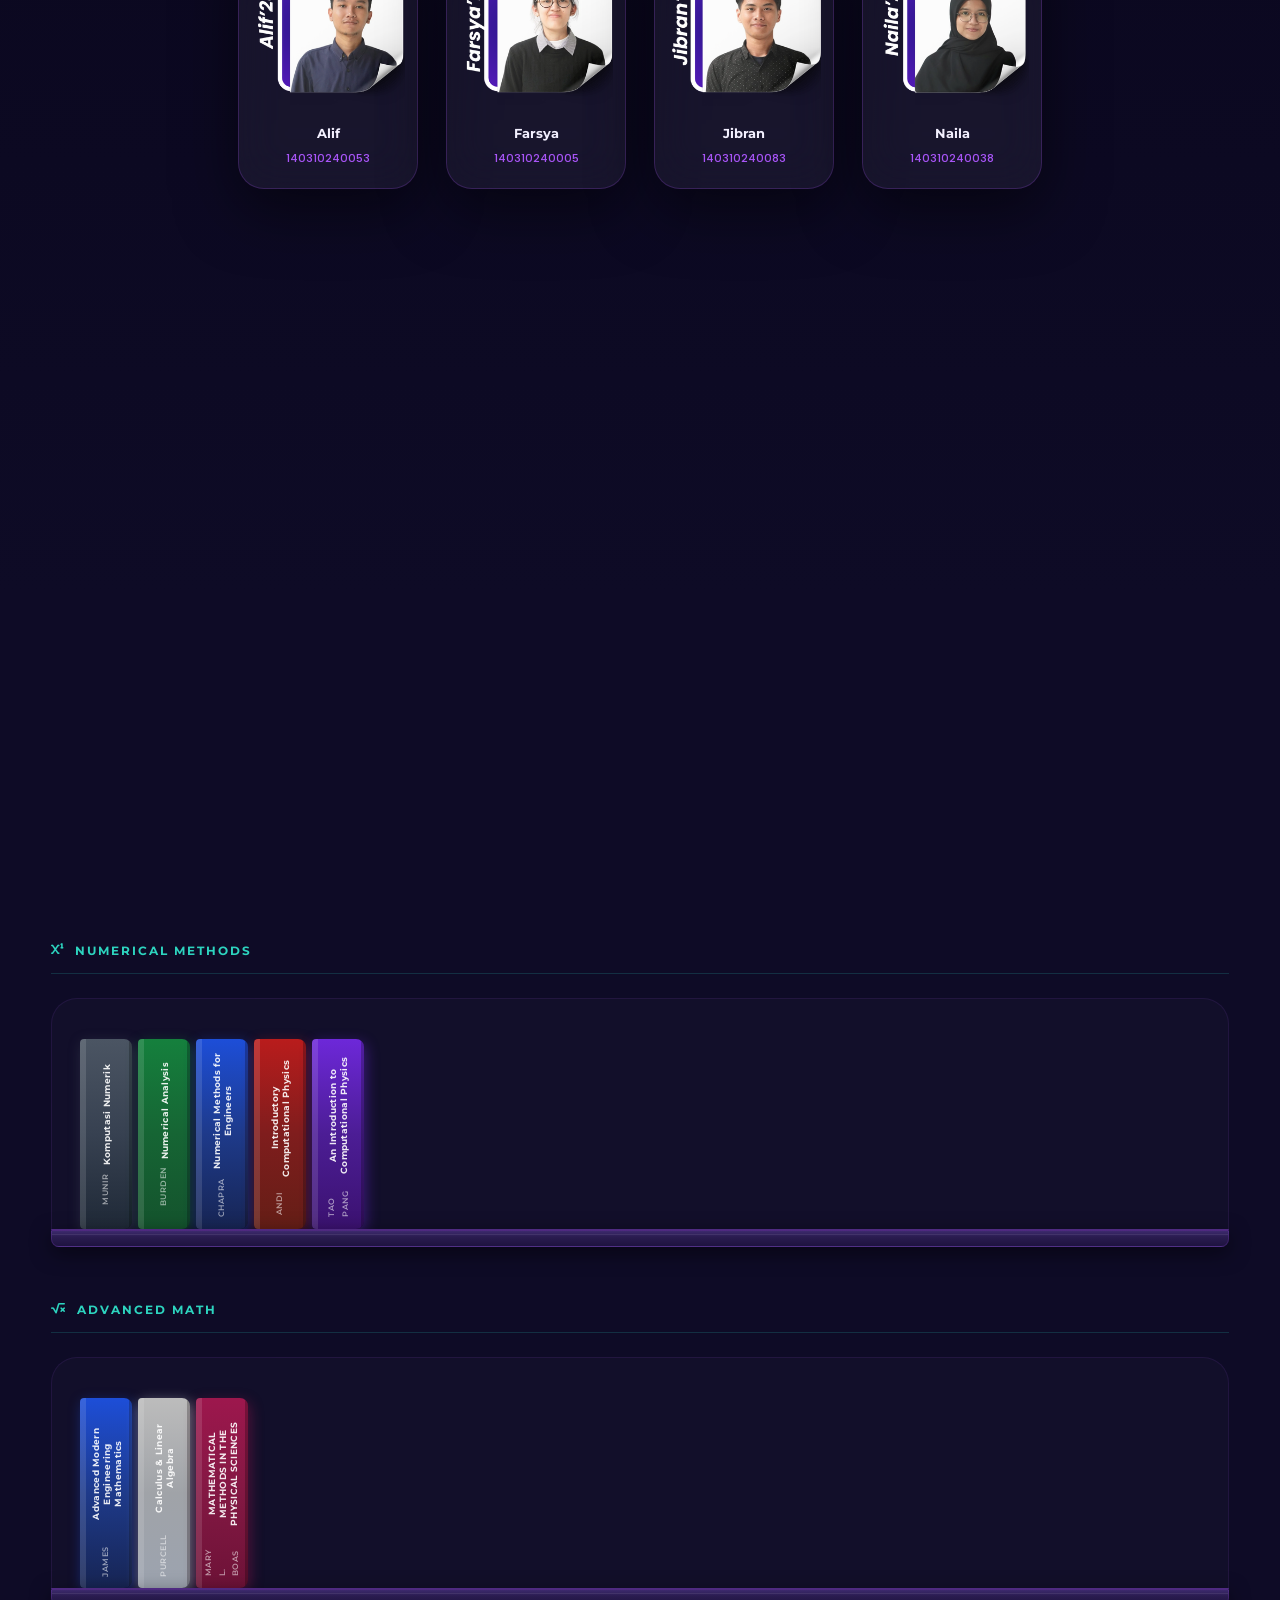
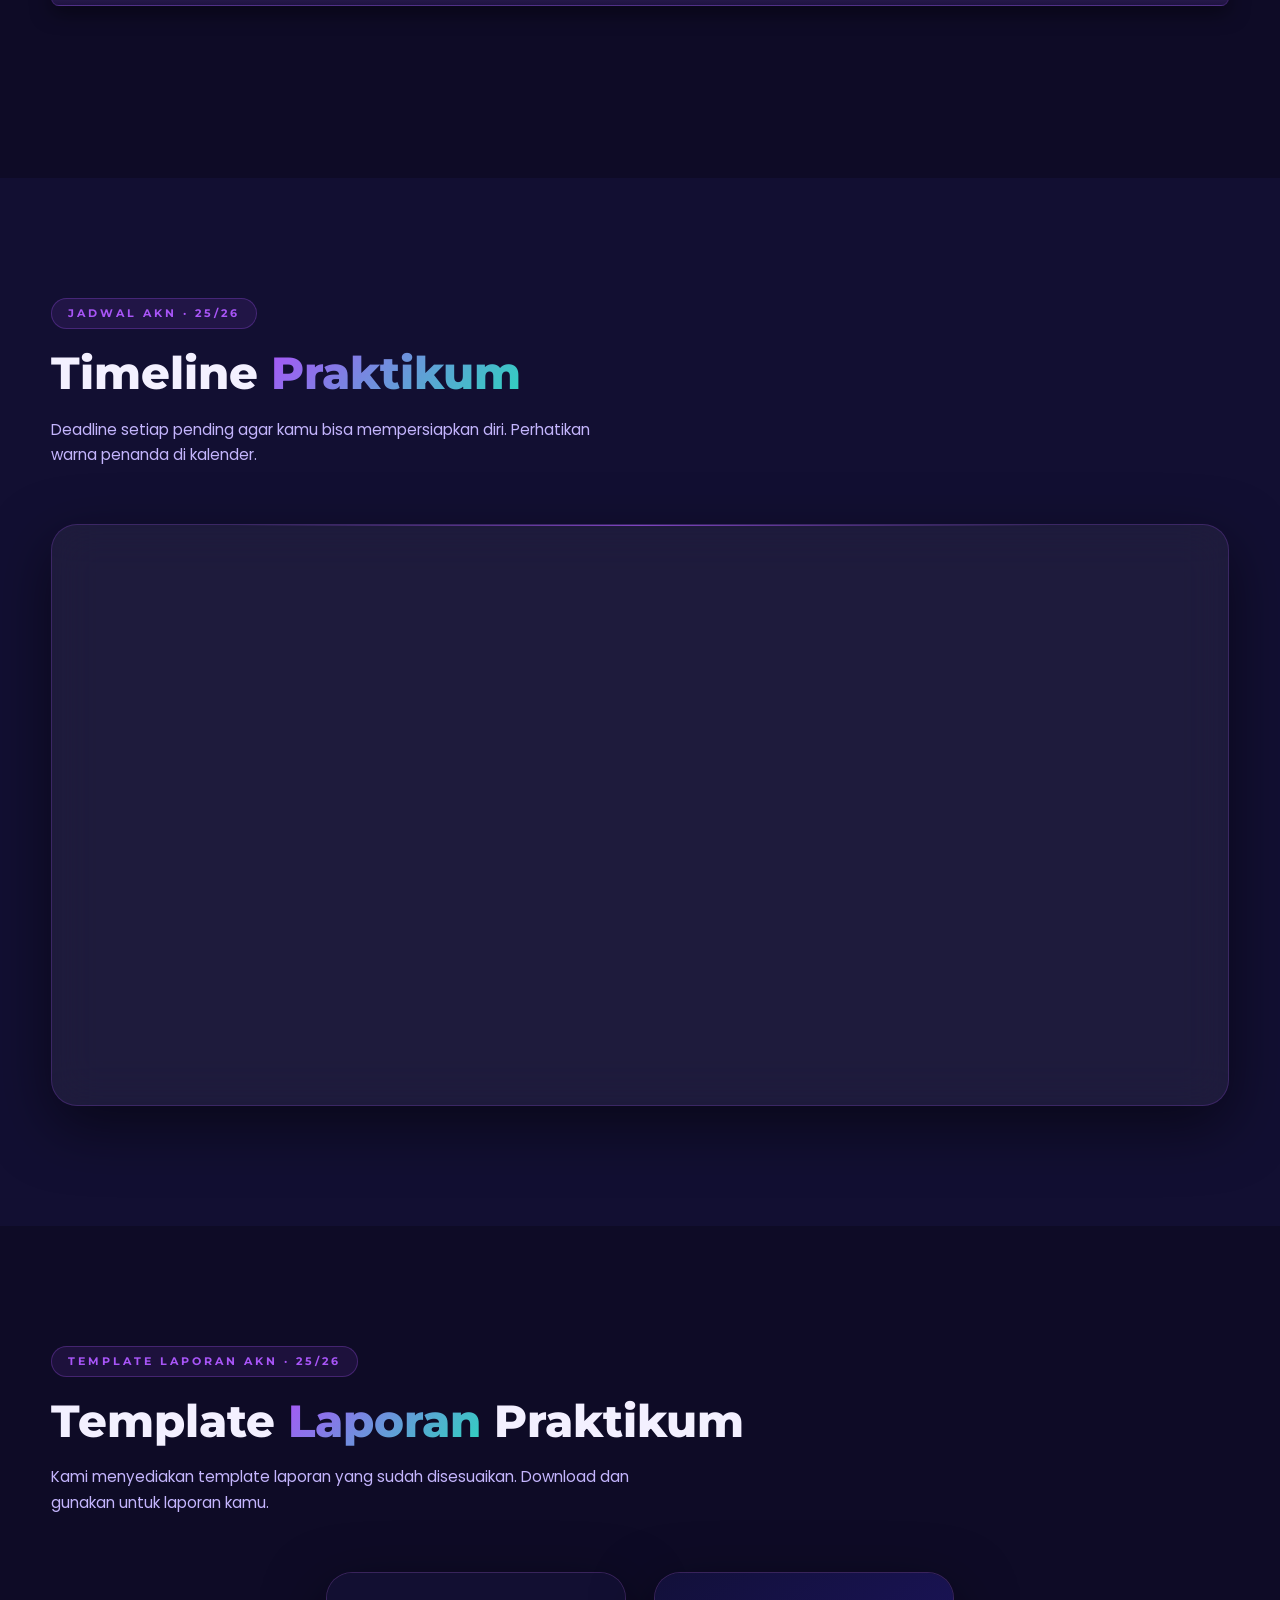
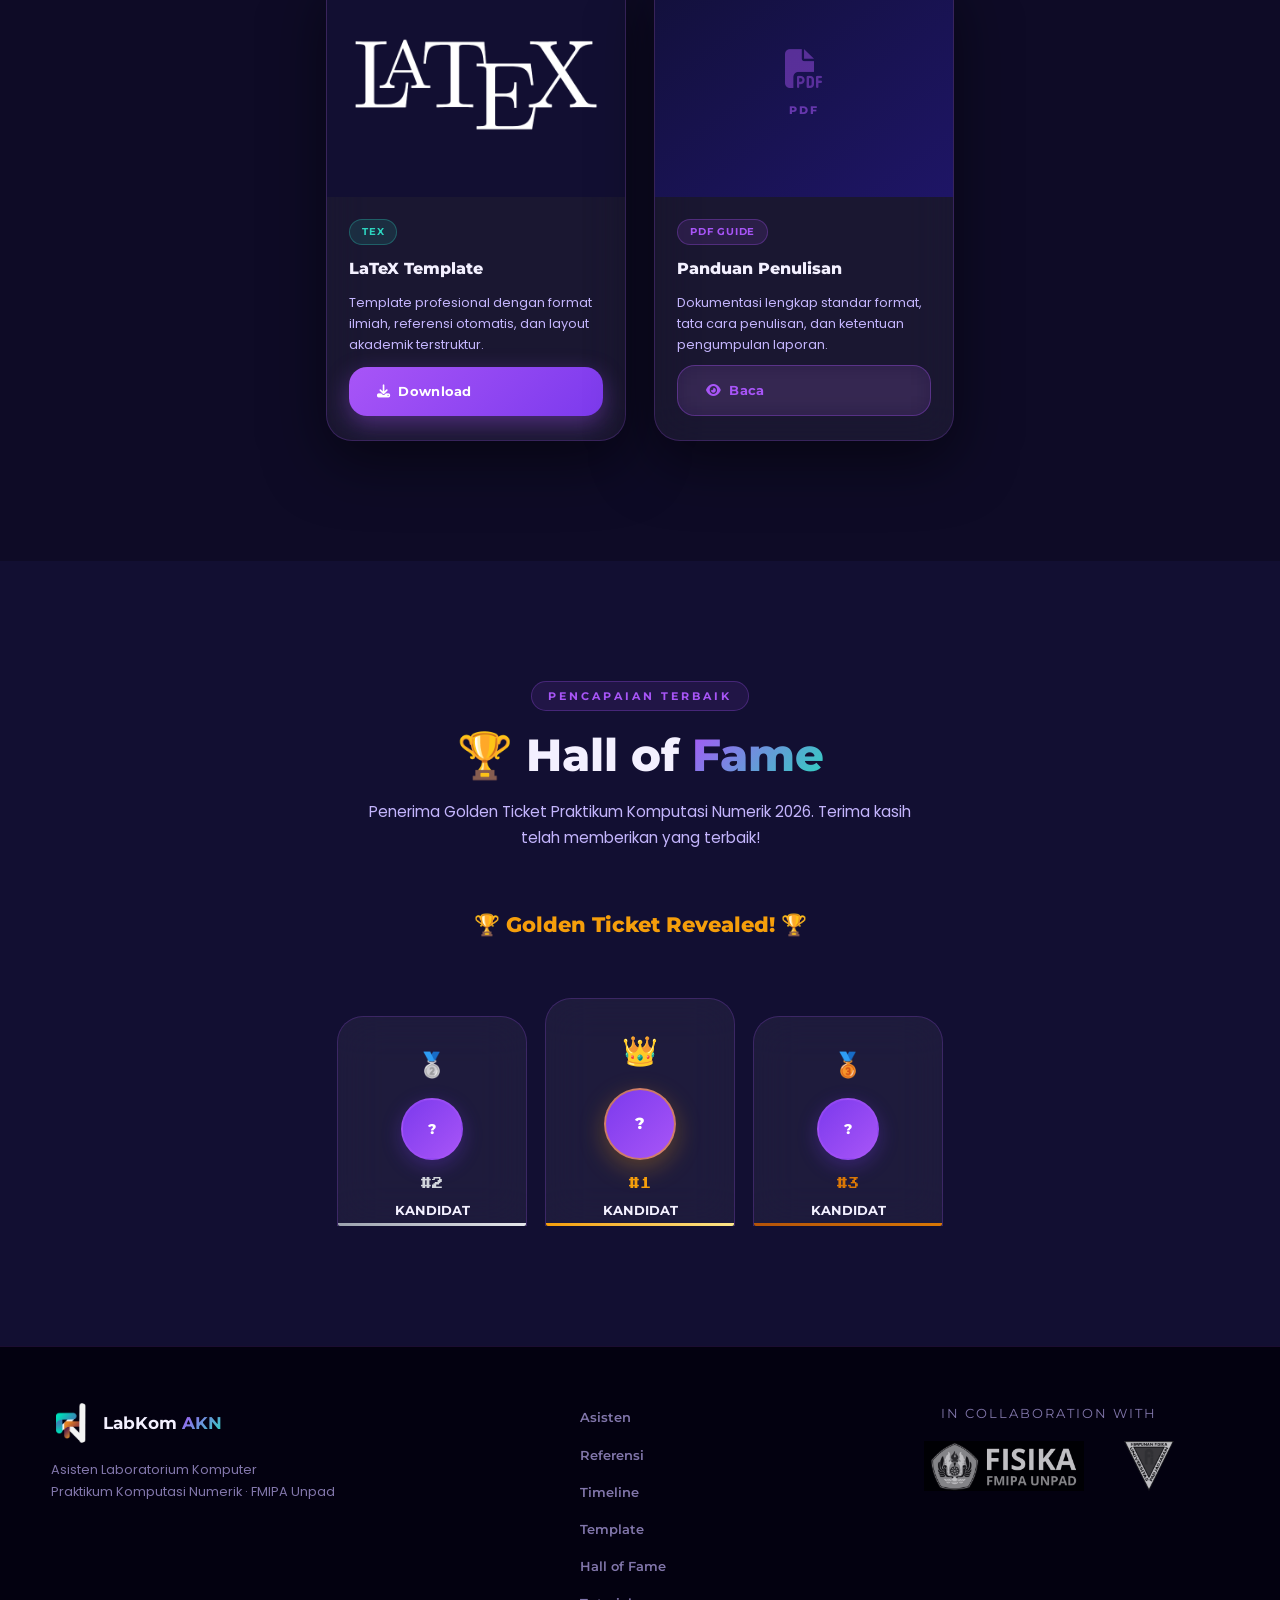
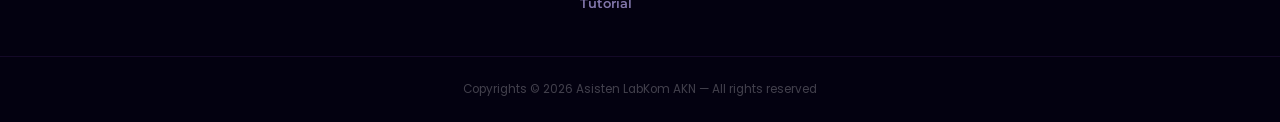
==== commit 17a67322: "chore: completely remove names and photos to prevent leaks" ====
--- a/index.html
+++ b/index.html
@@ -726,11 +726,11 @@
         <div class="podium-item rank-2 spoiler">
           <span class="podium-medal">🥈</span>
           <div class="podium-avatar">
-            <img src="https://media.unpad.ac.id/photo/mahasiswa/140310/2025/140310250108.JPG" alt="DEDE SITI MASRIAH" onerror="this.style.display='none'; this.nextElementSibling.style.display='flex';" />
-            <span style="display:none;">DM</span>
+            <img src="" alt="???" onerror="this.style.display='none'; this.nextElementSibling.style.display='flex';" />
+            <span style="display:none;">?</span>
           </div>
           <p class="podium-rank-label">#2</p>
-          <p class="podium-name">DEDE SITI MASRIAH</p>
+          <p class="podium-name">KANDIDAT</p>
           <div class="podium-base rank-2-base"></div>
         </div>
 
@@ -738,11 +738,11 @@
         <div class="podium-item rank-1 spoiler">
           <span class="podium-medal crown">👑</span>
           <div class="podium-avatar gold">
-            <img src="https://media.unpad.ac.id/photo/mahasiswa/140310/2025/140310250069.JPG" alt="FAHRI FADILAH" onerror="this.style.display='none'; this.nextElementSibling.style.display='flex';" />
-            <span style="display:none;">FF</span>
+            <img src="" alt="???" onerror="this.style.display='none'; this.nextElementSibling.style.display='flex';" />
+            <span style="display:none;">?</span>
           </div>
           <p class="podium-rank-label">#1</p>
-          <p class="podium-name">FAHRI FADILAH</p>
+          <p class="podium-name">KANDIDAT</p>
           <div class="podium-base rank-1-base"></div>
         </div>
 
@@ -750,11 +750,11 @@
         <div class="podium-item rank-3 spoiler">
           <span class="podium-medal">🥉</span>
           <div class="podium-avatar">
-            <img src="https://media.unpad.ac.id/photo/mahasiswa/140310/2025/140310250062.JPG" alt="ZAHY BAHASUAN" onerror="this.style.display='none'; this.nextElementSibling.style.display='flex';" />
-            <span style="display:none;">ZB</span>
+            <img src="" alt="???" onerror="this.style.display='none'; this.nextElementSibling.style.display='flex';" />
+            <span style="display:none;">?</span>
           </div>
           <p class="podium-rank-label">#3</p>
-          <p class="podium-name">ZAHY BAHASUAN</p>
+          <p class="podium-name">KANDIDAT</p>
           <div class="podium-base rank-3-base"></div>
         </div>
 
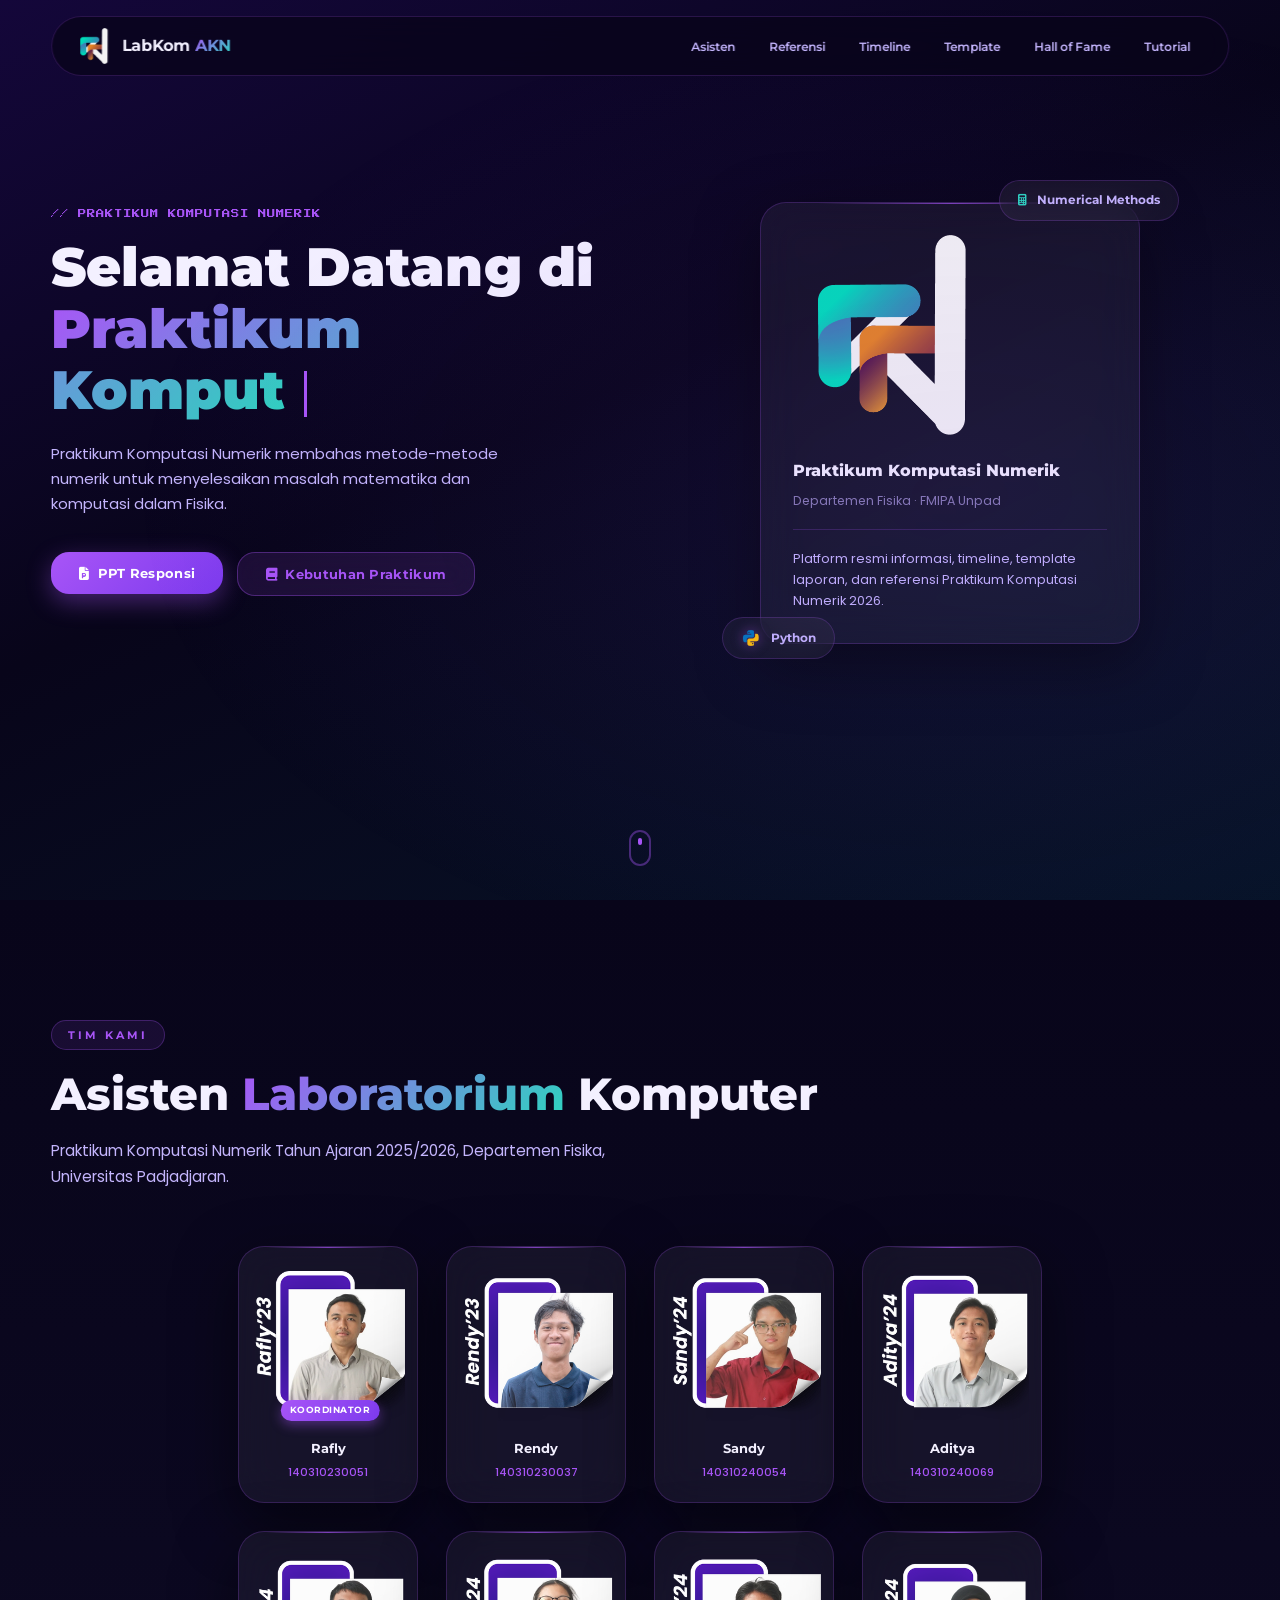
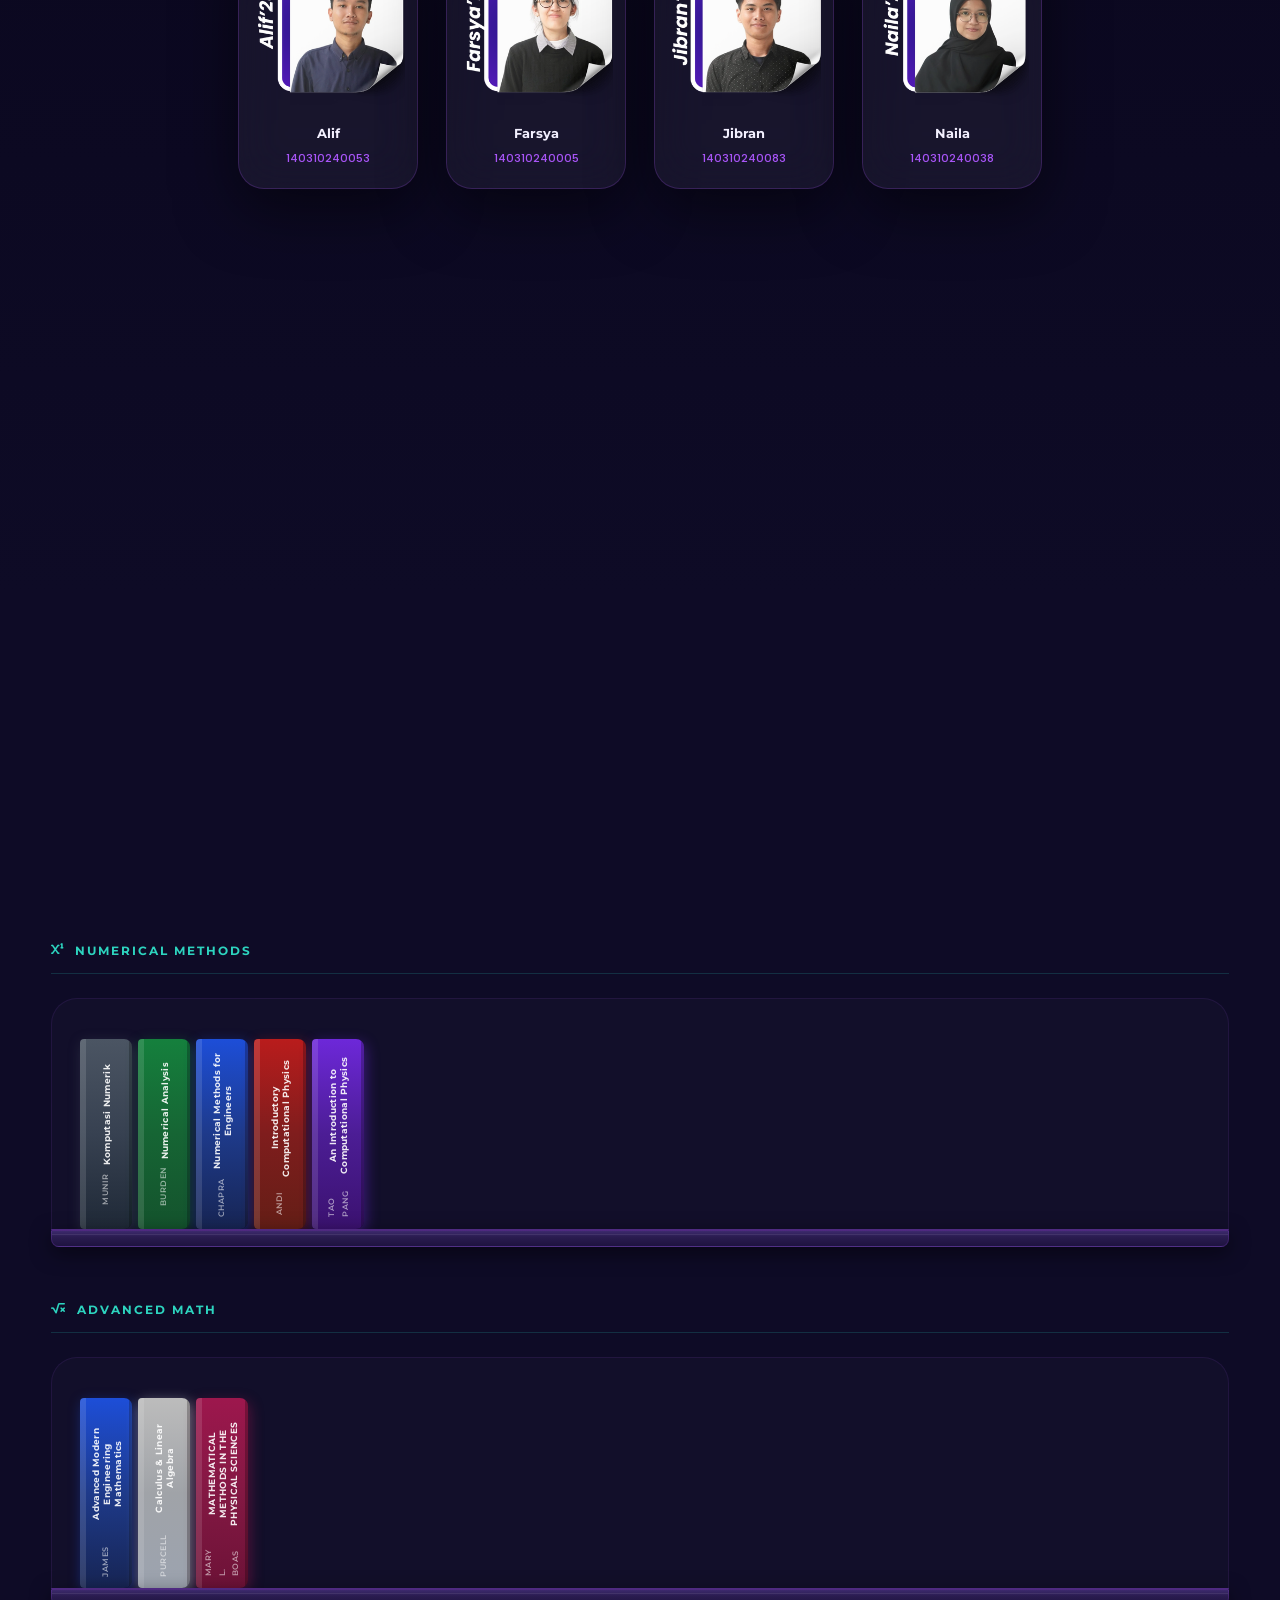
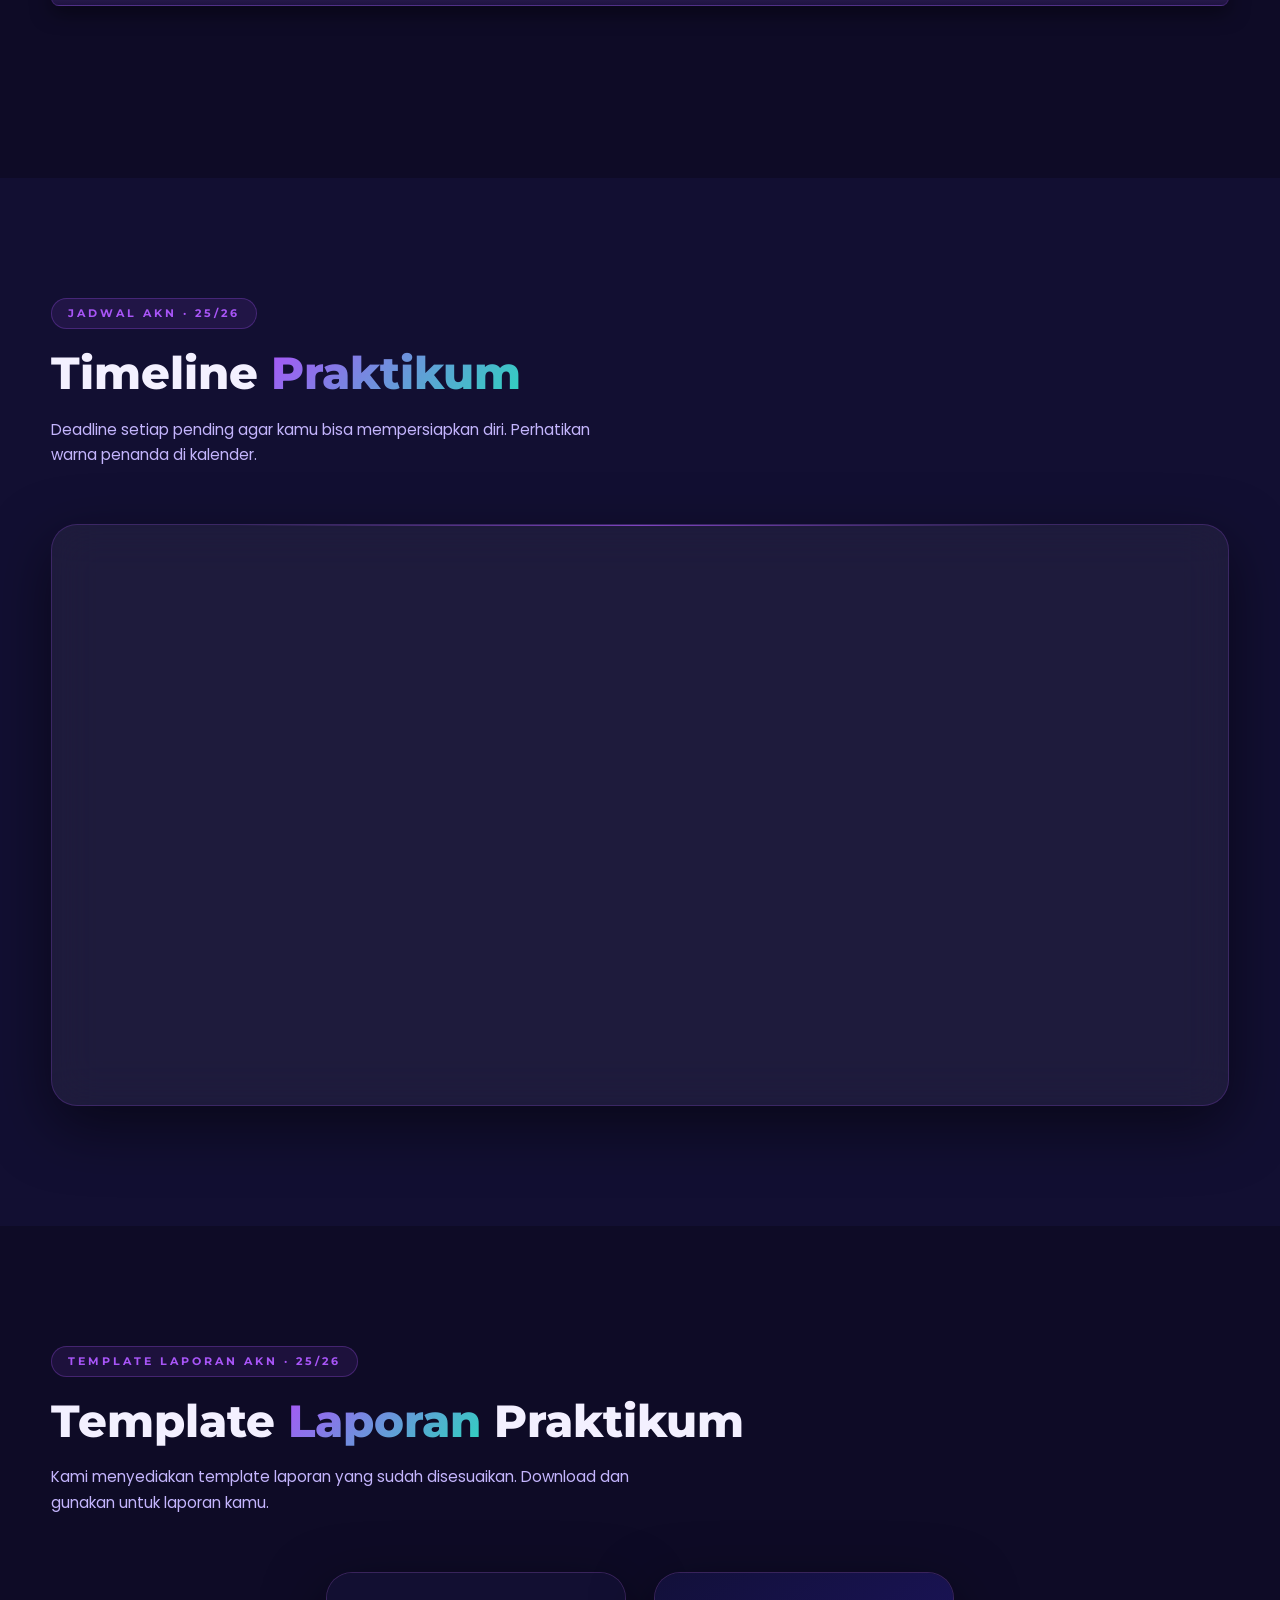
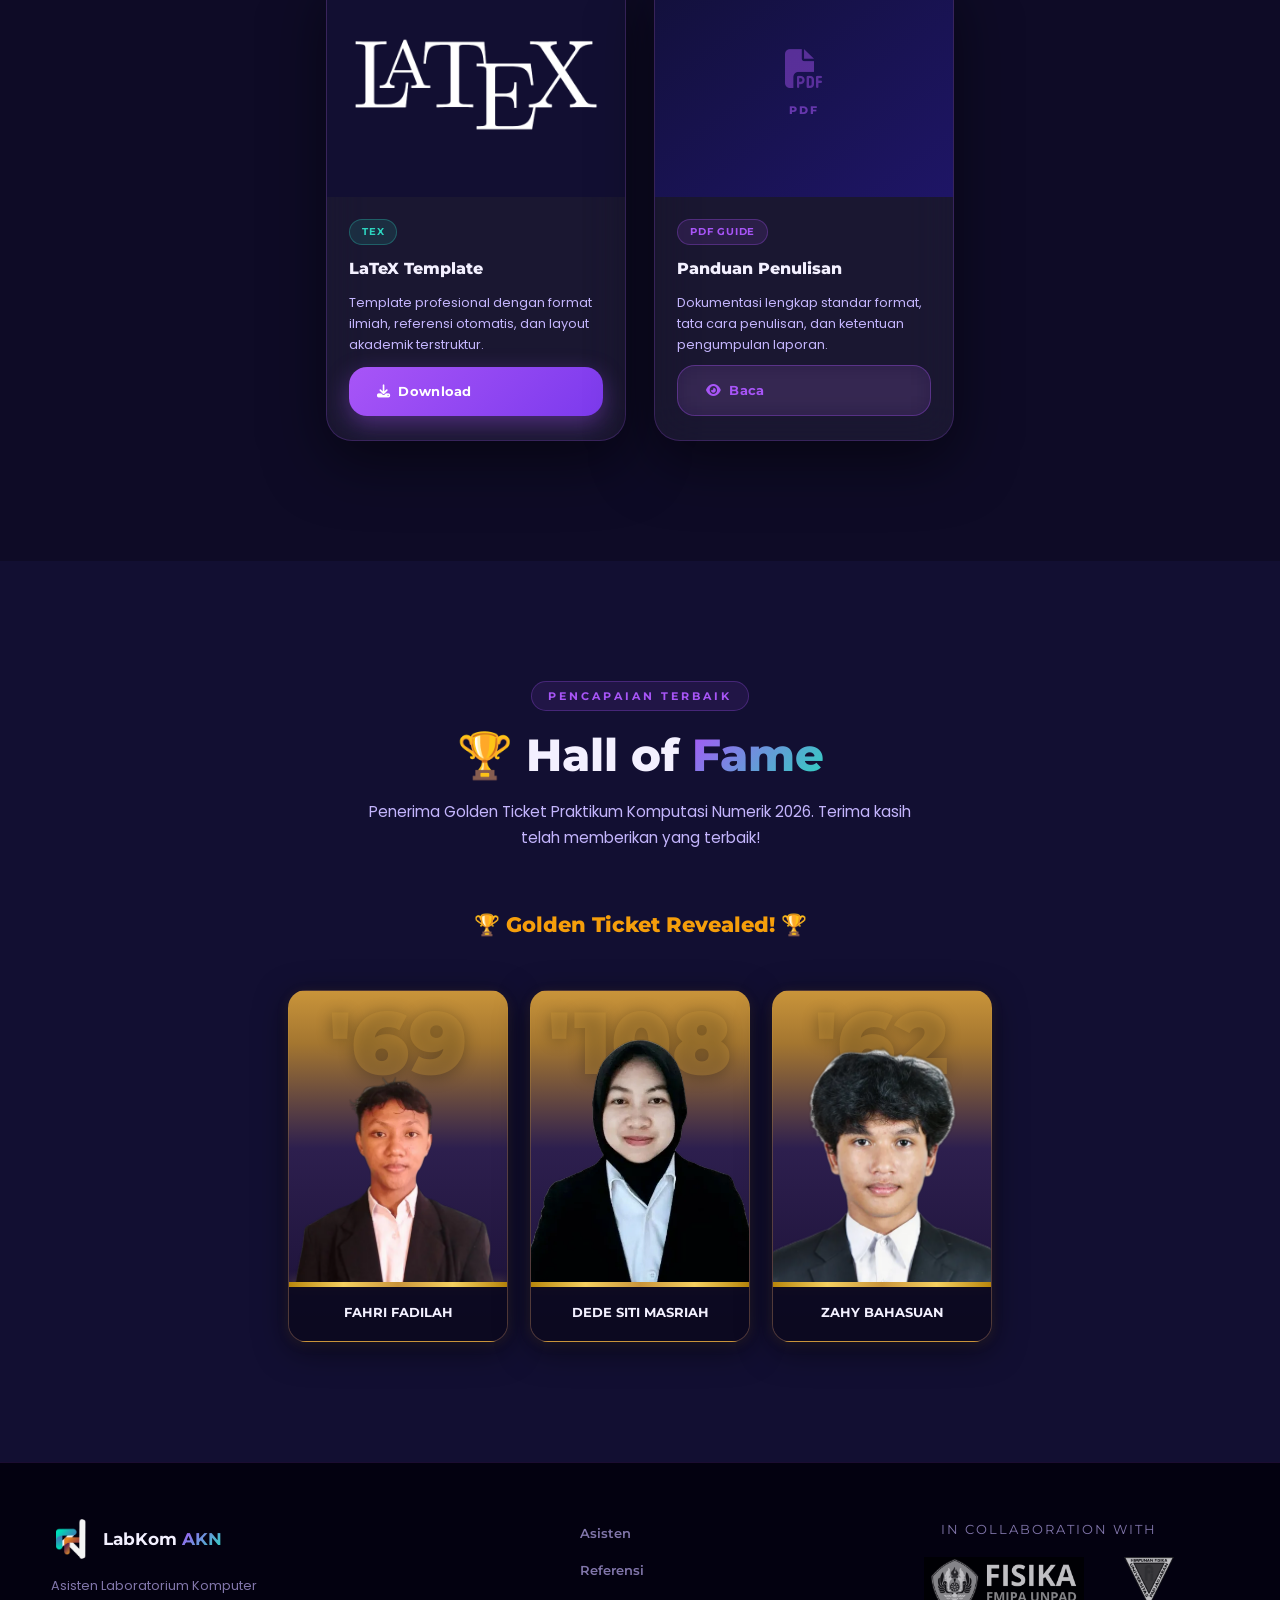
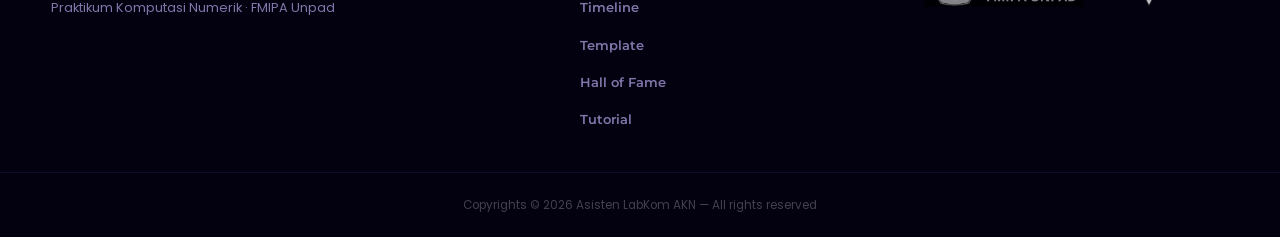
==== commit 9339a1c9: "feat(hall): golden-ticket layout with leak-safe timed reveal Restore the Golden Ticket card layout f" ====
--- a/index.html
+++ b/index.html
@@ -719,43 +719,37 @@
         <p class="countdown-revealed" id="cdRevealed" style="display:none;">🏆 Golden Ticket Revealed! 🏆</p>
       </div>
 
-      <!-- Podium Top 3 -->
-      <div class="podium reveal">
-
-        <!-- Rank 2 -->
-        <div class="podium-item rank-2 spoiler">
-          <span class="podium-medal">🥈</span>
-          <div class="podium-avatar">
-            <img src="" alt="???" onerror="this.style.display='none'; this.nextElementSibling.style.display='flex';" />
-            <span style="display:none;">?</span>
-          </div>
-          <p class="podium-rank-label">#2</p>
-          <p class="podium-name">KANDIDAT</p>
-          <div class="podium-base rank-2-base"></div>
-        </div>
-
-        <!-- Rank 1 -->
-        <div class="podium-item rank-1 spoiler">
-          <span class="podium-medal crown">👑</span>
-          <div class="podium-avatar gold">
-            <img src="" alt="???" onerror="this.style.display='none'; this.nextElementSibling.style.display='flex';" />
-            <span style="display:none;">?</span>
-          </div>
-          <p class="podium-rank-label">#1</p>
-          <p class="podium-name">KANDIDAT</p>
-          <div class="podium-base rank-1-base"></div>
-        </div>
-
-        <!-- Rank 3 -->
-        <div class="podium-item rank-3 spoiler">
-          <span class="podium-medal">🥉</span>
-          <div class="podium-avatar">
-            <img src="" alt="???" onerror="this.style.display='none'; this.nextElementSibling.style.display='flex';" />
-            <span style="display:none;">?</span>
-          </div>
-          <p class="podium-rank-label">#3</p>
-          <p class="podium-name">KANDIDAT</p>
-          <div class="podium-base rank-3-base"></div>
+      <!-- Golden Ticket Cards -->
+      <!-- NOTE: names/NPM/photos are intentionally NOT in the markup. They are
+           injected by initHallTimer() only after the countdown reaches zero, so a
+           blurred card exposes nothing even if the blur is removed via devtools. -->
+      <div class="golden-grid reveal" id="goldenGrid">
+
+        <div class="golden-card spoiler">
+          <div class="golden-npm">?</div>
+          <div class="golden-photo-wrap">
+            <img src="" alt="" class="golden-photo" />
+          </div>
+          <div class="golden-bar"></div>
+          <p class="golden-name">KANDIDAT</p>
+        </div>
+
+        <div class="golden-card spoiler">
+          <div class="golden-npm">?</div>
+          <div class="golden-photo-wrap">
+            <img src="" alt="" class="golden-photo" />
+          </div>
+          <div class="golden-bar"></div>
+          <p class="golden-name">KANDIDAT</p>
+        </div>
+
+        <div class="golden-card spoiler">
+          <div class="golden-npm">?</div>
+          <div class="golden-photo-wrap">
+            <img src="" alt="" class="golden-photo" />
+          </div>
+          <div class="golden-bar"></div>
+          <p class="golden-name">KANDIDAT</p>
         </div>
 
       </div>
@@ -844,6 +838,7 @@
 
 
   <!-- Script -->
+  <script src="js/hall-data.js"></script>
   <script src="js/script.js"></script>
 
 </body>
--- a/css/style.css
+++ b/css/style.css
@@ -1636,184 +1636,103 @@
   }
 }
 
-/* Podium */
-.podium {
+/* ── GOLDEN TICKET CARDS ── */
+.golden-grid {
+  display: flex;
+  align-items: stretch;
+  justify-content: center;
+  gap: 22px;
+  margin-top: 48px;
+  flex-wrap: wrap;
+}
+
+.golden-card {
+  position: relative;
+  width: 220px;
+  border-radius: 18px;
+  overflow: hidden;
+  background: linear-gradient(180deg, #c9943a 0%, #a47630 15%, #2d1f4e 45%, #1a1035 100%);
+  border: 1px solid rgba(201, 148, 58, 0.30);
+  box-shadow:
+    0 8px 32px rgba(0, 0, 0, 0.5),
+    0 2px 12px rgba(201, 148, 58, 0.15);
+  transition:
+    transform 0.4s cubic-bezier(0.34, 1.56, 0.64, 1),
+    box-shadow 0.4s ease;
+}
+
+.golden-card:hover {
+  transform: translateY(-10px);
+  box-shadow:
+    0 16px 48px rgba(0, 0, 0, 0.5),
+    0 4px 20px rgba(201, 148, 58, 0.25);
+}
+
+.golden-npm {
+  position: absolute;
+  top: 8px;
+  left: 50%;
+  transform: translateX(-50%);
+  font-family: var(--ff-display);
+  font-size: 5.5rem;
+  font-weight: 900;
+  color: rgba(201, 148, 58, 0.35);
+  line-height: 1;
+  z-index: 1;
+  pointer-events: none;
+  white-space: nowrap;
+  text-shadow: 0 2px 16px rgba(0, 0, 0, 0.3);
+}
+
+.golden-photo-wrap {
+  position: relative;
+  z-index: 2;
+  width: 100%;
+  aspect-ratio: 3 / 4;
   display: flex;
   align-items: flex-end;
   justify-content: center;
-  gap: 18px;
-  margin-top: 56px;
-  flex-wrap: wrap;
-}
-
-.podium-item {
-  display: flex;
-  flex-direction: column;
-  align-items: center;
-  width: 190px;
-  padding: 28px 18px 0;
-  border-radius: var(--radius-lg) var(--radius-lg) 0 0;
-  background: var(--glass-bg);
-  backdrop-filter: var(--glass-blur);
-  border: 1px solid var(--glass-border);
-  border-bottom: none;
-  transition: transform var(--dur-base) var(--ease-spring);
-  position: relative;
-  overflow: visible;
-}
-
-.podium-item:hover { transform: translateY(-8px); }
-
-.rank-1 { min-height: 220px; }
-.rank-2 { min-height: 185px; }
-.rank-3 { min-height: 158px; }
-
-.podium-medal {
-  font-size: 1.5rem;
-  margin-bottom: 12px;
-  display: block;
-}
-
-.podium-medal.crown {
-  font-size: 1.8rem;
-  animation: crownBounce 3s ease-in-out infinite;
-}
-
-@keyframes crownBounce {
-  0%, 100% { transform: translateY(0) rotate(-5deg); }
-  50%       { transform: translateY(-8px) rotate(5deg); }
-}
-
-.podium-avatar {
-  width: 62px;
-  height: 62px;
-  border-radius: 50%;
-  background: linear-gradient(135deg, var(--clr-primary-dark), var(--clr-primary));
-  display: flex;
-  align-items: center;
-  justify-content: center;
-  font-family: var(--ff-display);
-  font-size: 0.9rem;
-  font-weight: 800;
-  color: #fff;
-  margin-bottom: 14px;
-  border: 2px solid rgba(168, 85, 247, 0.40);
-  box-shadow: 0 6px 20px rgba(124, 58, 237, 0.30);
-}
-
-.podium-avatar.gold {
-  width: 72px;
-  height: 72px;
-  border-color: rgba(245, 158, 11, 0.60);
-  box-shadow: 0 8px 26px rgba(245, 158, 11, 0.30);
-  font-size: 1rem;
-}
-
-.podium-avatar img {
+  padding-top: 30px;
+}
+
+.golden-photo {
   width: 100%;
   height: 100%;
   object-fit: cover;
-  border-radius: 50%;
-}
-
-.podium-rank-label {
-  font-family: var(--ff-arcade);
-  font-size: 0.7rem;
-  margin-bottom: 6px;
-}
-
-.rank-1 .podium-rank-label { color: var(--clr-gold); }
-.rank-2 .podium-rank-label { color: #d1d5db; }
-.rank-3 .podium-rank-label { color: #d97706; }
-
-.podium-name {
+  object-position: top center;
+}
+
+.golden-bar {
+  height: 5px;
+  background: linear-gradient(90deg, #b8860b, #f5d060, #c9943a, #f5d060, #b8860b);
+  box-shadow: 0 0 12px rgba(245, 208, 96, 0.4);
+}
+
+.golden-name {
   font-family: var(--ff-display);
   font-size: 0.82rem;
   font-weight: 700;
-  margin-bottom: 5px;
   text-align: center;
-}
-
-.podium-score {
-  font-family: var(--ff-display);
-  font-size: 0.78rem;
-  color: var(--text-muted);
-  font-weight: 600;
-  margin-bottom: 20px;
-}
-
-.gold-score { color: var(--clr-gold) !important; }
-
-/* Podium base (floor decoration) */
-.podium-base {
-  position: absolute;
-  bottom: 0; left: 0; right: 0;
-  height: 3px;
-  border-radius: 0 0 2px 2px;
-}
-
-.rank-1-base { background: linear-gradient(90deg, var(--clr-gold), #fde68a); }
-.rank-2-base { background: linear-gradient(90deg, #9ca3af, #e5e7eb); }
-.rank-3-base { background: linear-gradient(90deg, #b45309, #d97706); }
-
-/* Rank 4+ list */
-.hall-rest {
-  display: flex;
-  justify-content: center;
-  flex-wrap: wrap;
-  gap: 12px;
-  margin-top: 28px;
-}
-
-.hall-pill {
-  display: flex;
-  align-items: center;
-  gap: 10px;
-  padding: 11px 22px;
-  border-radius: var(--radius-pill);
-  background: var(--glass-bg);
-  backdrop-filter: blur(14px);
-  border: 1px solid var(--glass-border);
-  font-family: var(--ff-display);
-  font-size: 0.8rem;
-  font-weight: 700;
-  transition: all var(--dur-base) var(--ease-spring);
-}
-
-.hall-pill:hover {
-  background: rgba(168, 85, 247, 0.10);
-  border-color: rgba(168, 85, 247, 0.40);
-  transform: scale(1.05);
-}
-
-.hall-rank {
-  font-family: var(--ff-arcade);
-  font-size: 0.55rem;
-  color: var(--text-muted);
-}
-
-.hall-score {
-  color: var(--text-muted);
-  font-size: 0.72rem;
-  font-weight: 500;
-}
-
-/* ── SPOILER BLUR — tambah class .spoiler ke .podium-item untuk blur ── */
-.podium-item.spoiler {
-  filter: blur(7px);
-  cursor: pointer;
+  padding: 14px 10px 18px;
+  color: var(--text-primary);
+  background: rgba(10, 8, 30, 0.9);
+}
+
+/* ── SPOILER BLUR for golden cards ── */
+.golden-card.spoiler {
+  filter: blur(8px);
+  cursor: default;
   user-select: none;
   transition:
-    filter 0.4s ease,
-    transform var(--dur-base) var(--ease-spring);
-}
-
-.podium-item.spoiler:hover {
-  transform: translateY(0);   /* matikan hover lift saat blur */
-}
-
-/* Tanda tanya overlay — tetap tajam di atas blur */
-.podium-item.spoiler::before {
+    filter 0.6s ease,
+    transform 0.4s cubic-bezier(0.34, 1.56, 0.64, 1);
+}
+
+.golden-card.spoiler:hover {
+  transform: translateY(0);
+}
+
+.golden-card.spoiler::after {
   content: '?';
   position: absolute;
   inset: 0;
@@ -1824,13 +1743,25 @@
   font-family: var(--ff-display);
   font-size: 5rem;
   font-weight: 900;
-  color: rgba(168, 85, 247, 0.90);
+  color: rgba(201, 148, 58, 0.85);
   text-shadow:
-    0 0 30px rgba(168, 85, 247, 0.7),
-    0 0 60px rgba(168, 85, 247, 0.3);
+    0 0 30px rgba(201, 148, 58, 0.6),
+    0 0 60px rgba(201, 148, 58, 0.2);
   filter: blur(0);
-  border-radius: var(--radius-lg) var(--radius-lg) 0 0;
   pointer-events: none;
+  border-radius: 18px;
+}
+
+@media (max-width: 720px) {
+  .golden-card { width: 160px; }
+  .golden-npm { font-size: 4rem; }
+  .golden-name { font-size: 0.72rem; }
+}
+
+@media (max-width: 480px) {
+  .golden-grid { gap: 14px; }
+  .golden-card { width: 140px; }
+  .golden-npm { font-size: 3.2rem; }
 }
 
 /* ================================================================
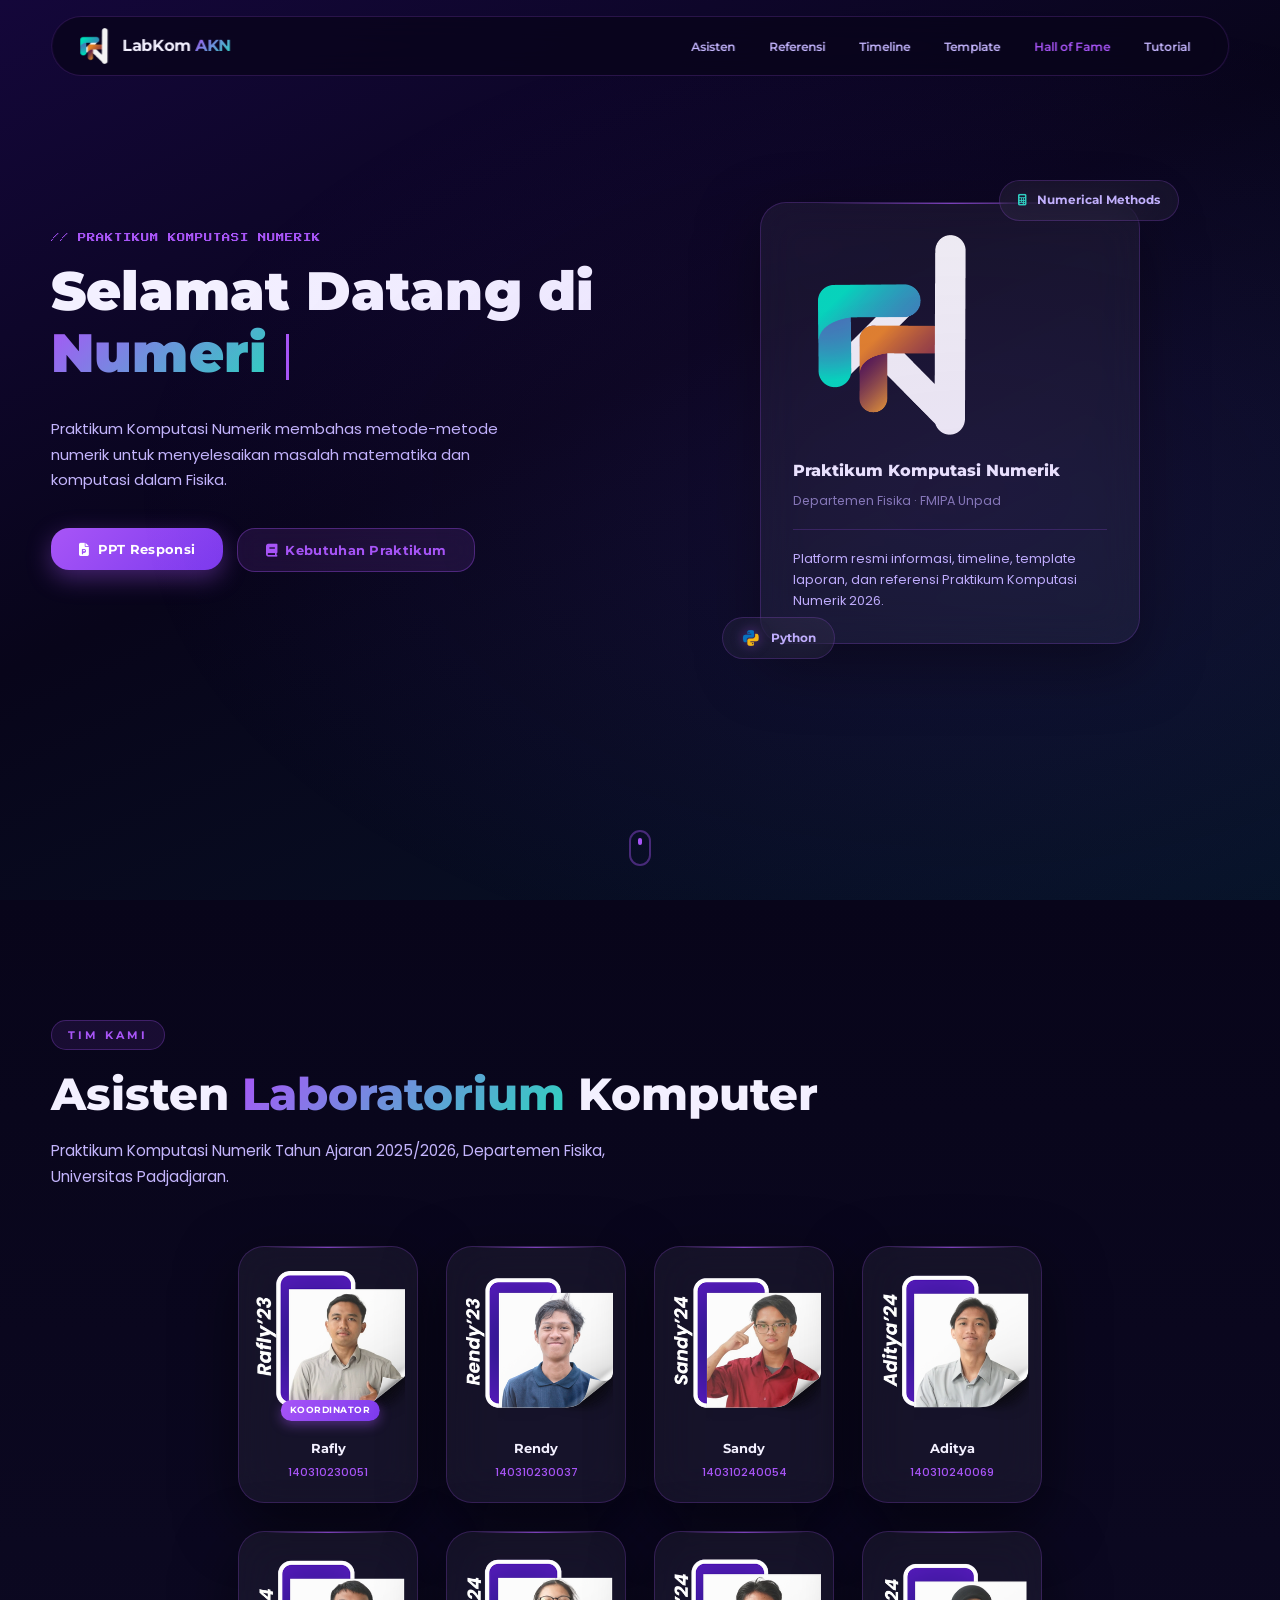
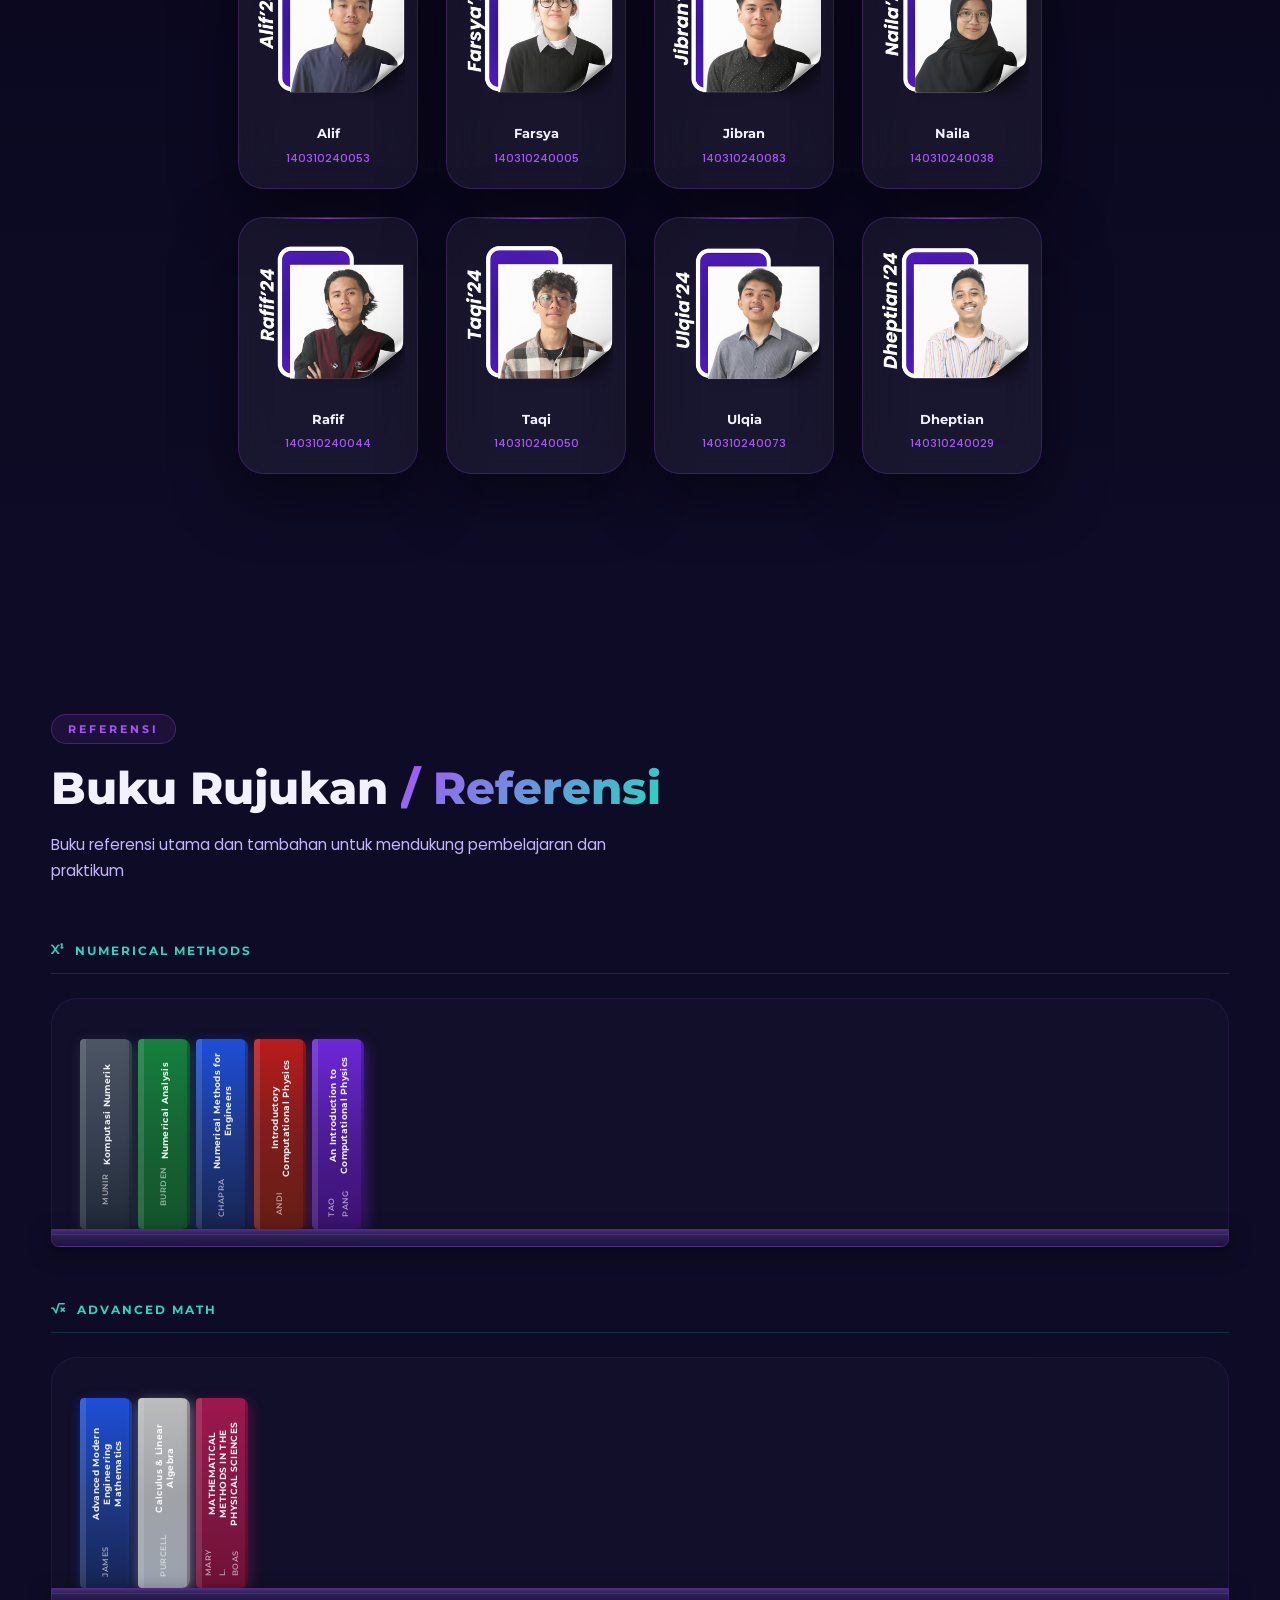
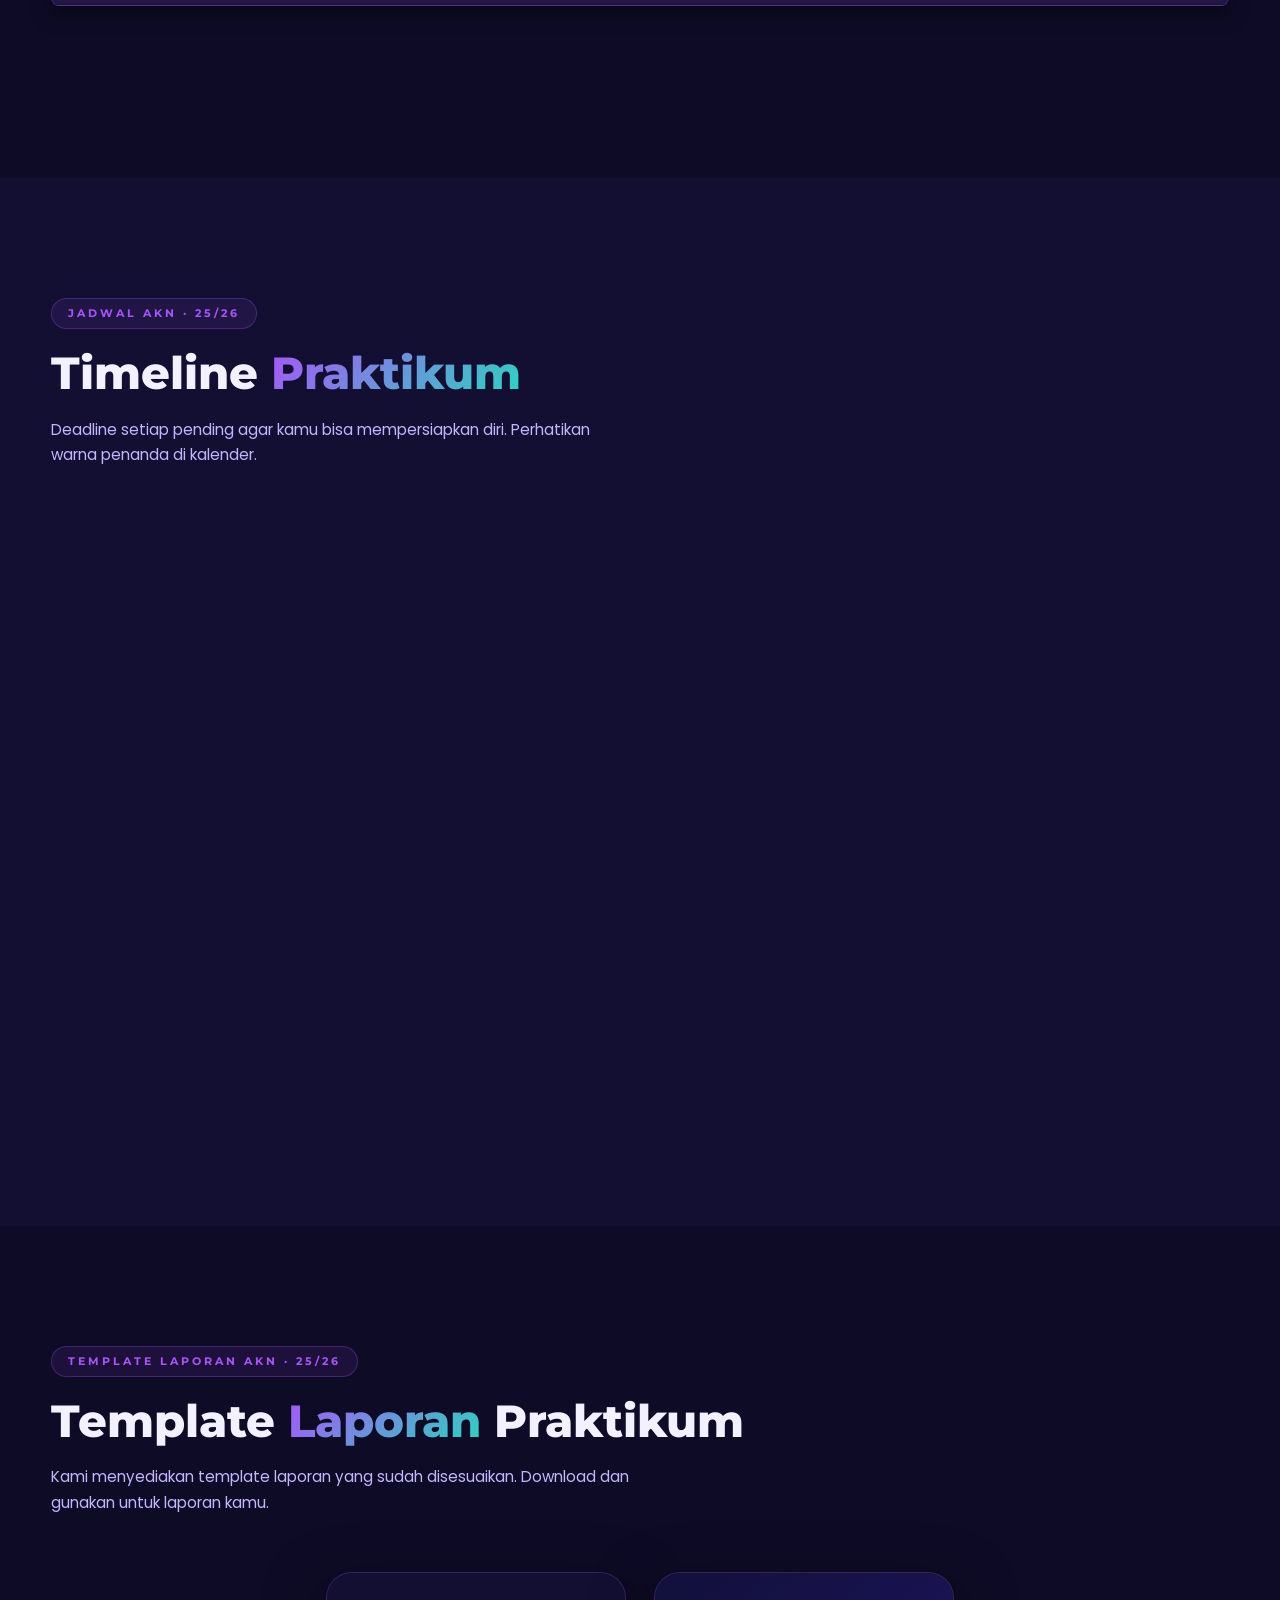
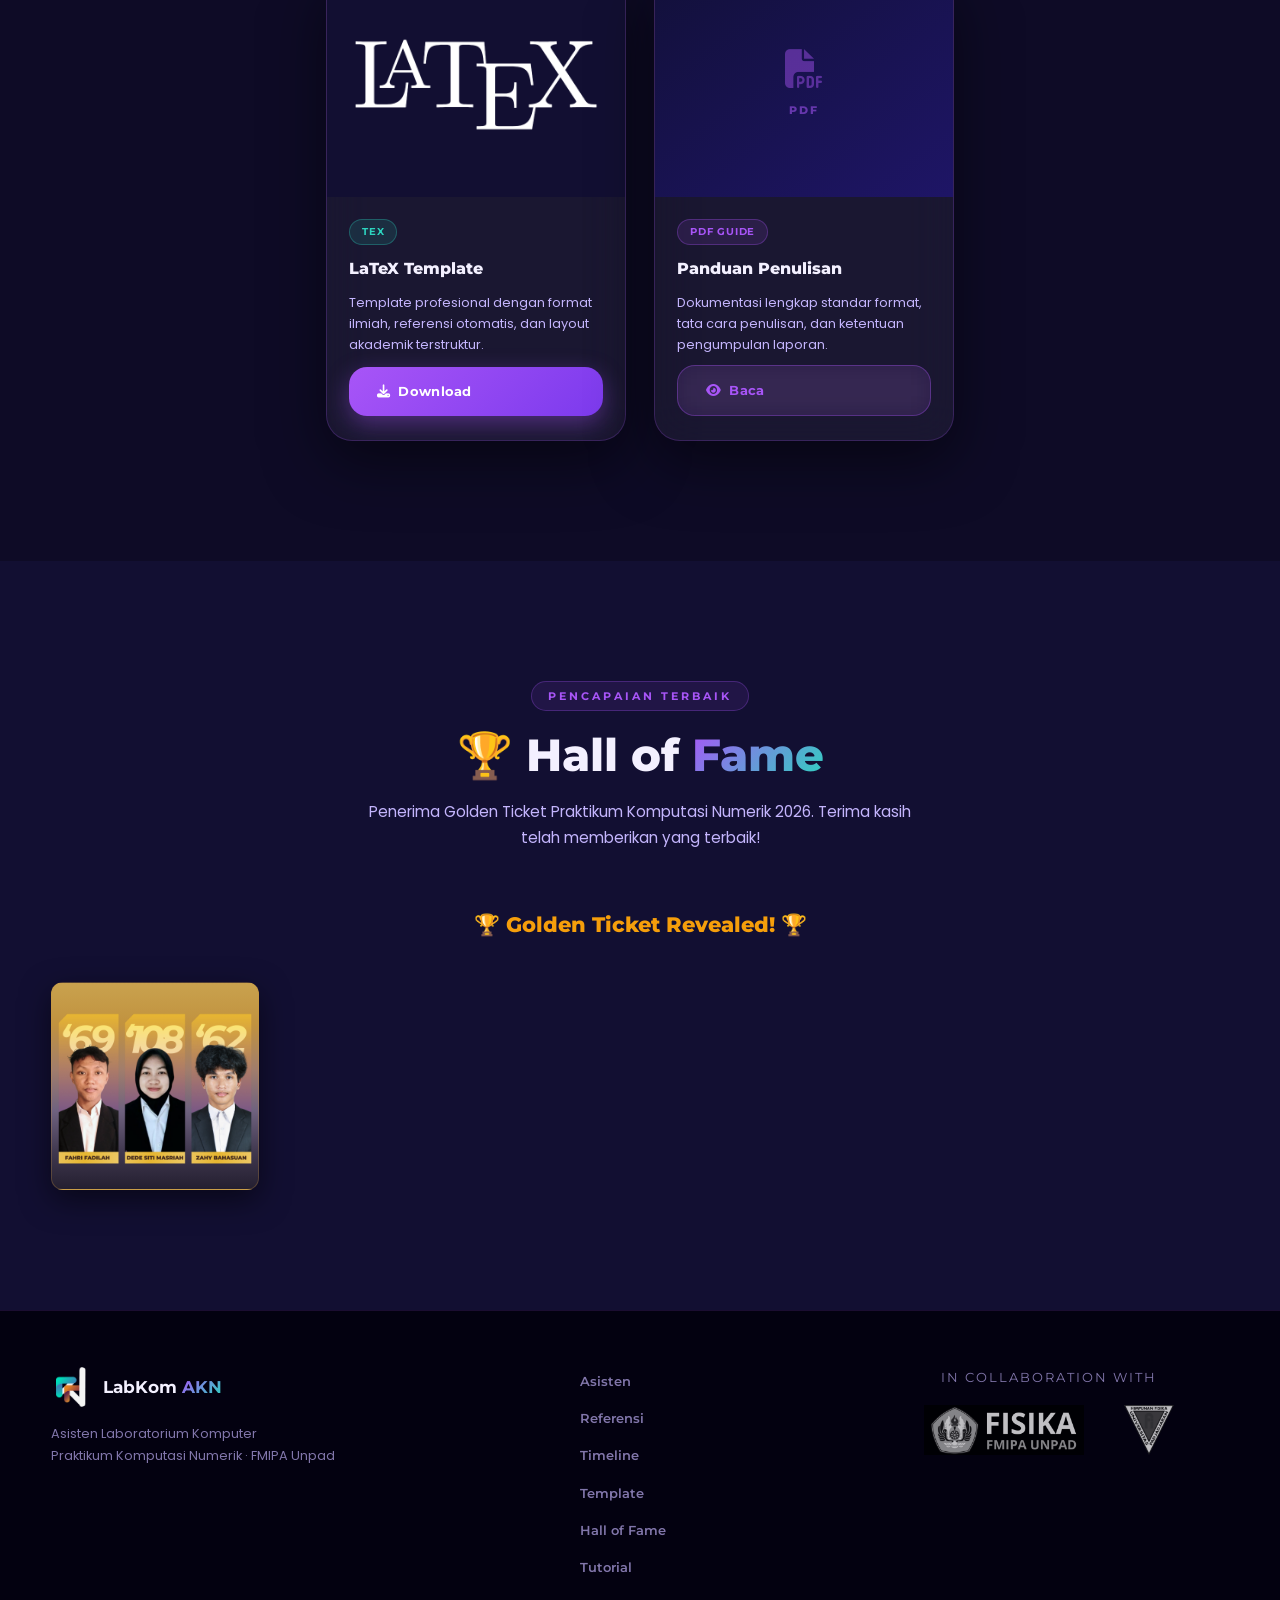
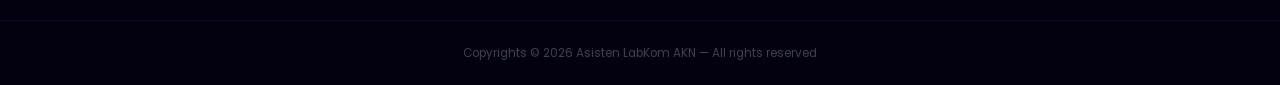
==== commit 9f984eb6: "feat: use single image for Hall of Fame instead of complex HTML cards" ====
--- a/index.html
+++ b/index.html
@@ -719,39 +719,9 @@
         <p class="countdown-revealed" id="cdRevealed" style="display:none;">🏆 Golden Ticket Revealed! 🏆</p>
       </div>
 
-      <!-- Golden Ticket Cards -->
-      <!-- NOTE: names/NPM/photos are intentionally NOT in the markup. They are
-           injected by initHallTimer() only after the countdown reaches zero, so a
-           blurred card exposes nothing even if the blur is removed via devtools. -->
-      <div class="golden-grid reveal" id="goldenGrid">
-
-        <div class="golden-card spoiler">
-          <div class="golden-npm">?</div>
-          <div class="golden-photo-wrap">
-            <img src="" alt="" class="golden-photo" />
-          </div>
-          <div class="golden-bar"></div>
-          <p class="golden-name">KANDIDAT</p>
-        </div>
-
-        <div class="golden-card spoiler">
-          <div class="golden-npm">?</div>
-          <div class="golden-photo-wrap">
-            <img src="" alt="" class="golden-photo" />
-          </div>
-          <div class="golden-bar"></div>
-          <p class="golden-name">KANDIDAT</p>
-        </div>
-
-        <div class="golden-card spoiler">
-          <div class="golden-npm">?</div>
-          <div class="golden-photo-wrap">
-            <img src="" alt="" class="golden-photo" />
-          </div>
-          <div class="golden-bar"></div>
-          <p class="golden-name">KANDIDAT</p>
-        </div>
-
+      <!-- Hall Of Fame Image -->
+      <div class="hof-image-container reveal" id="goldenGrid" style="text-align: center; margin-top: 40px;">
+        <img src="assets/images/Hall Of Fame 1.png" alt="Golden Ticket Winners" class="golden-card spoiler" style="max-width: 100%; height: auto; border-radius: 12px; box-shadow: 0 10px 30px rgba(0,0,0,0.5);" />
       </div>
 
     </div>
--- a/css/style.css
+++ b/css/style.css
@@ -1641,21 +1641,27 @@
   display: flex;
   align-items: stretch;
   justify-content: center;
-  gap: 22px;
+  gap: 18px;
   margin-top: 48px;
   flex-wrap: wrap;
 }
 
 .golden-card {
   position: relative;
-  width: 220px;
-  border-radius: 18px;
+  width: 208px;
+  border-radius: 8px;
   overflow: hidden;
-  background: linear-gradient(180deg, #c9943a 0%, #a47630 15%, #2d1f4e 45%, #1a1035 100%);
-  border: 1px solid rgba(201, 148, 58, 0.30);
+  background: linear-gradient(180deg,
+    #c9a24e 0%,
+    #c1923f 20%,
+    #a17d6c 42%,
+    #6f627f 62%,
+    #40384f 82%,
+    #241f30 100%);
+  border: 1px solid rgba(201, 148, 58, 0.28);
   box-shadow:
-    0 8px 32px rgba(0, 0, 0, 0.5),
-    0 2px 12px rgba(201, 148, 58, 0.15);
+    0 10px 34px rgba(0, 0, 0, 0.55),
+    0 2px 12px rgba(201, 148, 58, 0.12);
   transition:
     transform 0.4s cubic-bezier(0.34, 1.56, 0.64, 1),
     box-shadow 0.4s ease;
@@ -1664,35 +1670,36 @@
 .golden-card:hover {
   transform: translateY(-10px);
   box-shadow:
-    0 16px 48px rgba(0, 0, 0, 0.5),
-    0 4px 20px rgba(201, 148, 58, 0.25);
+    0 18px 50px rgba(0, 0, 0, 0.55),
+    0 4px 20px rgba(201, 148, 58, 0.22);
 }
 
 .golden-npm {
   position: absolute;
-  top: 8px;
+  top: 16px;
   left: 50%;
   transform: translateX(-50%);
   font-family: var(--ff-display);
-  font-size: 5.5rem;
+  font-size: 5rem;
   font-weight: 900;
-  color: rgba(201, 148, 58, 0.35);
+  color: rgba(233, 205, 135, 0.5);
   line-height: 1;
   z-index: 1;
   pointer-events: none;
   white-space: nowrap;
-  text-shadow: 0 2px 16px rgba(0, 0, 0, 0.3);
+  letter-spacing: -1px;
+  text-shadow: 0 2px 18px rgba(0, 0, 0, 0.25);
 }
 
 .golden-photo-wrap {
   position: relative;
   z-index: 2;
   width: 100%;
-  aspect-ratio: 3 / 4;
+  height: 404px;
+  margin-top: 50px;
   display: flex;
   align-items: flex-end;
   justify-content: center;
-  padding-top: 30px;
 }
 
 .golden-photo {
@@ -1703,19 +1710,11 @@
 }
 
 .golden-bar {
-  height: 5px;
+  position: relative;
+  z-index: 3;
+  height: 7px;
   background: linear-gradient(90deg, #b8860b, #f5d060, #c9943a, #f5d060, #b8860b);
-  box-shadow: 0 0 12px rgba(245, 208, 96, 0.4);
-}
-
-.golden-name {
-  font-family: var(--ff-display);
-  font-size: 0.82rem;
-  font-weight: 700;
-  text-align: center;
-  padding: 14px 10px 18px;
-  color: var(--text-primary);
-  background: rgba(10, 8, 30, 0.9);
+  box-shadow: 0 0 14px rgba(245, 208, 96, 0.45);
 }
 
 /* ── SPOILER BLUR for golden cards ── */
@@ -1749,19 +1748,20 @@
     0 0 60px rgba(201, 148, 58, 0.2);
   filter: blur(0);
   pointer-events: none;
-  border-radius: 18px;
+  border-radius: 8px;
 }
 
 @media (max-width: 720px) {
-  .golden-card { width: 160px; }
-  .golden-npm { font-size: 4rem; }
-  .golden-name { font-size: 0.72rem; }
+  .golden-card { width: 168px; }
+  .golden-photo-wrap { height: 316px; margin-top: 52px; }
+  .golden-npm { font-size: 4rem; top: 12px; }
 }
 
 @media (max-width: 480px) {
-  .golden-grid { gap: 14px; }
-  .golden-card { width: 140px; }
-  .golden-npm { font-size: 3.2rem; }
+  .golden-grid { gap: 12px; }
+  .golden-card { width: 144px; }
+  .golden-photo-wrap { height: 270px; margin-top: 44px; }
+  .golden-npm { font-size: 3.3rem; }
 }
 
 /* ================================================================
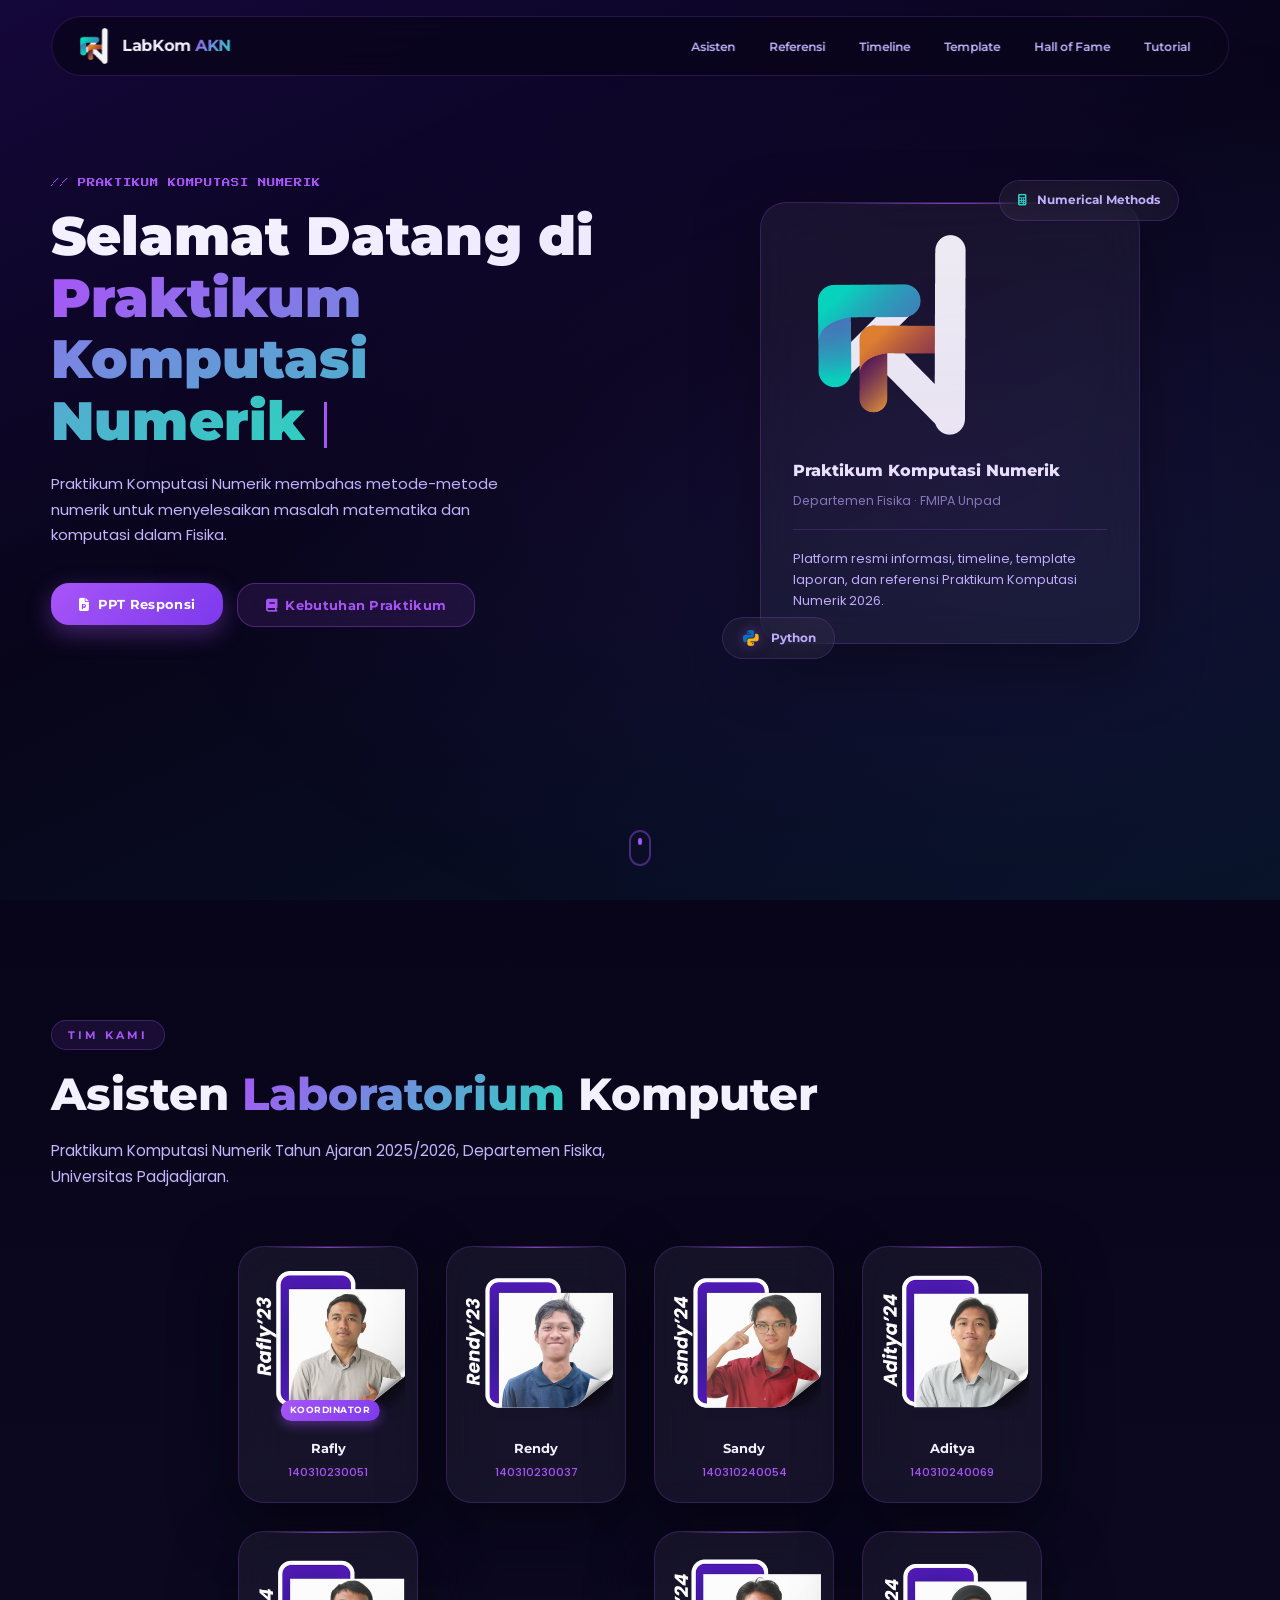
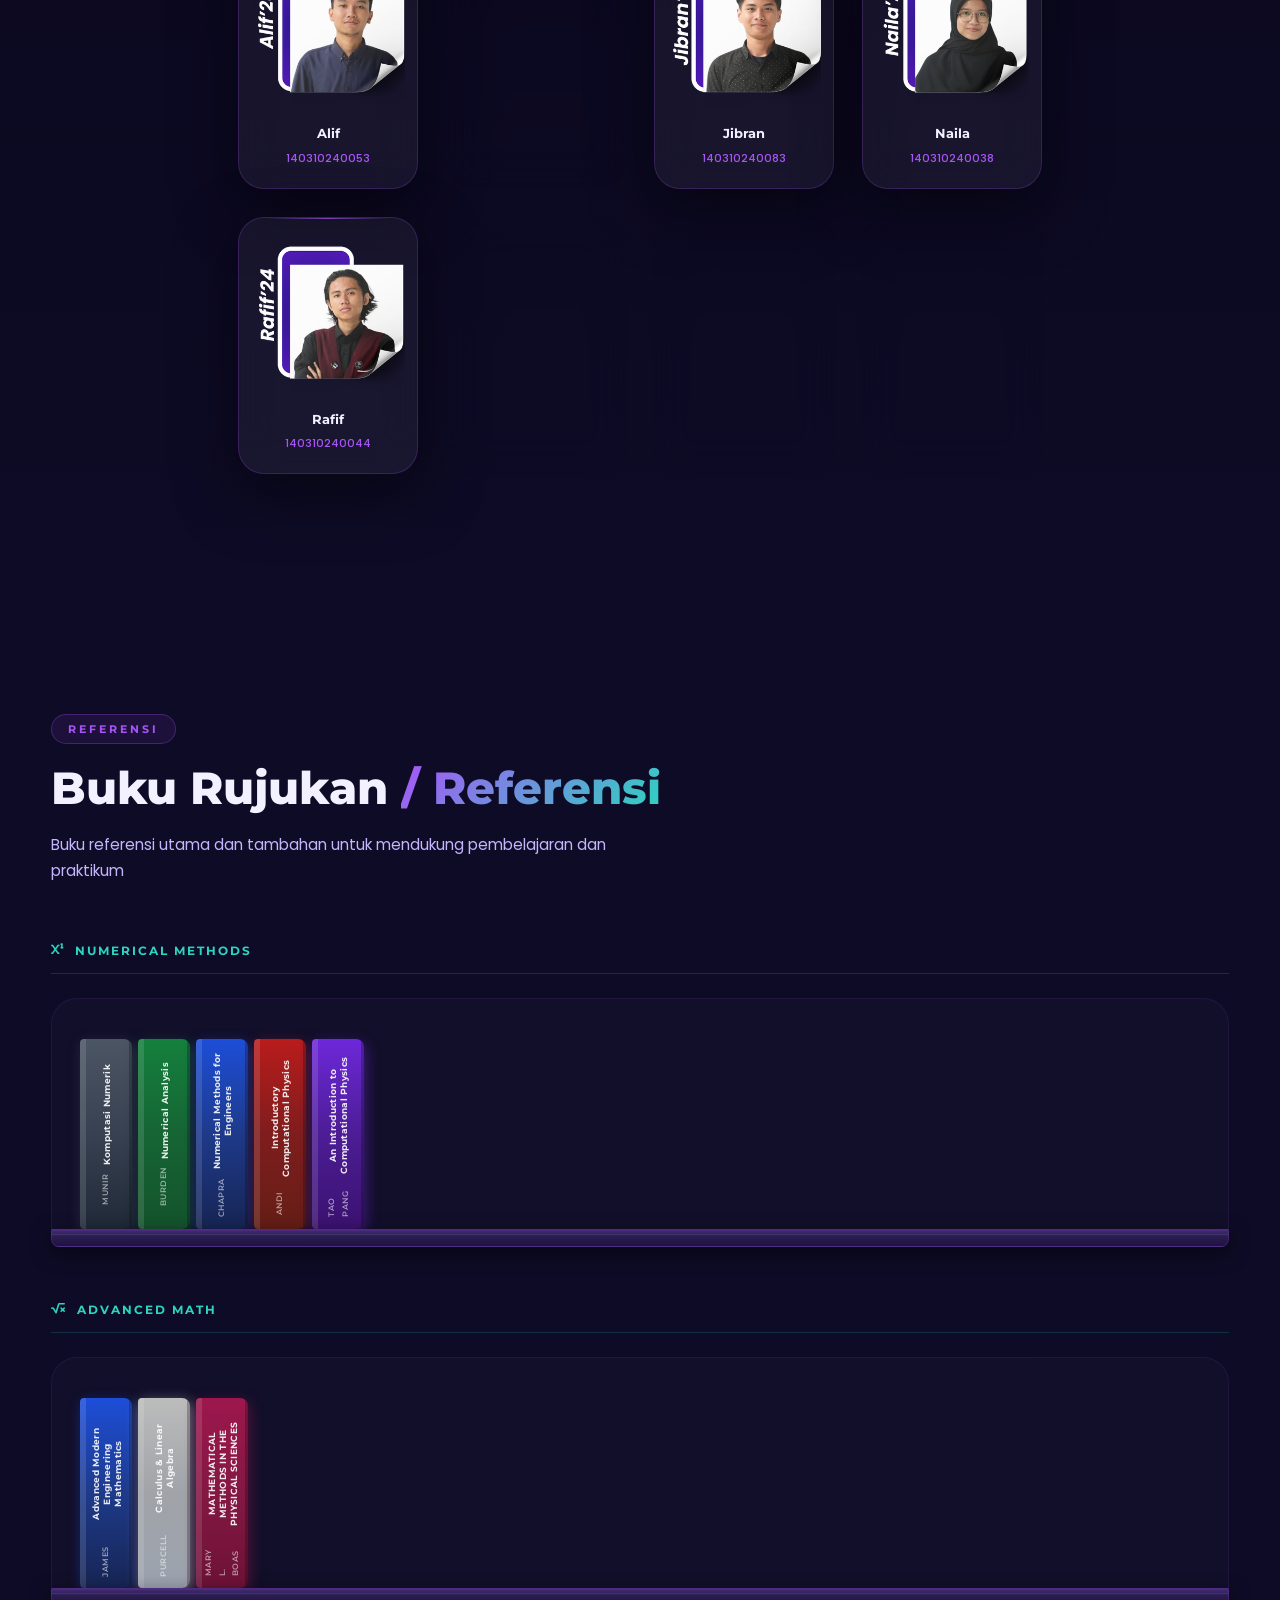
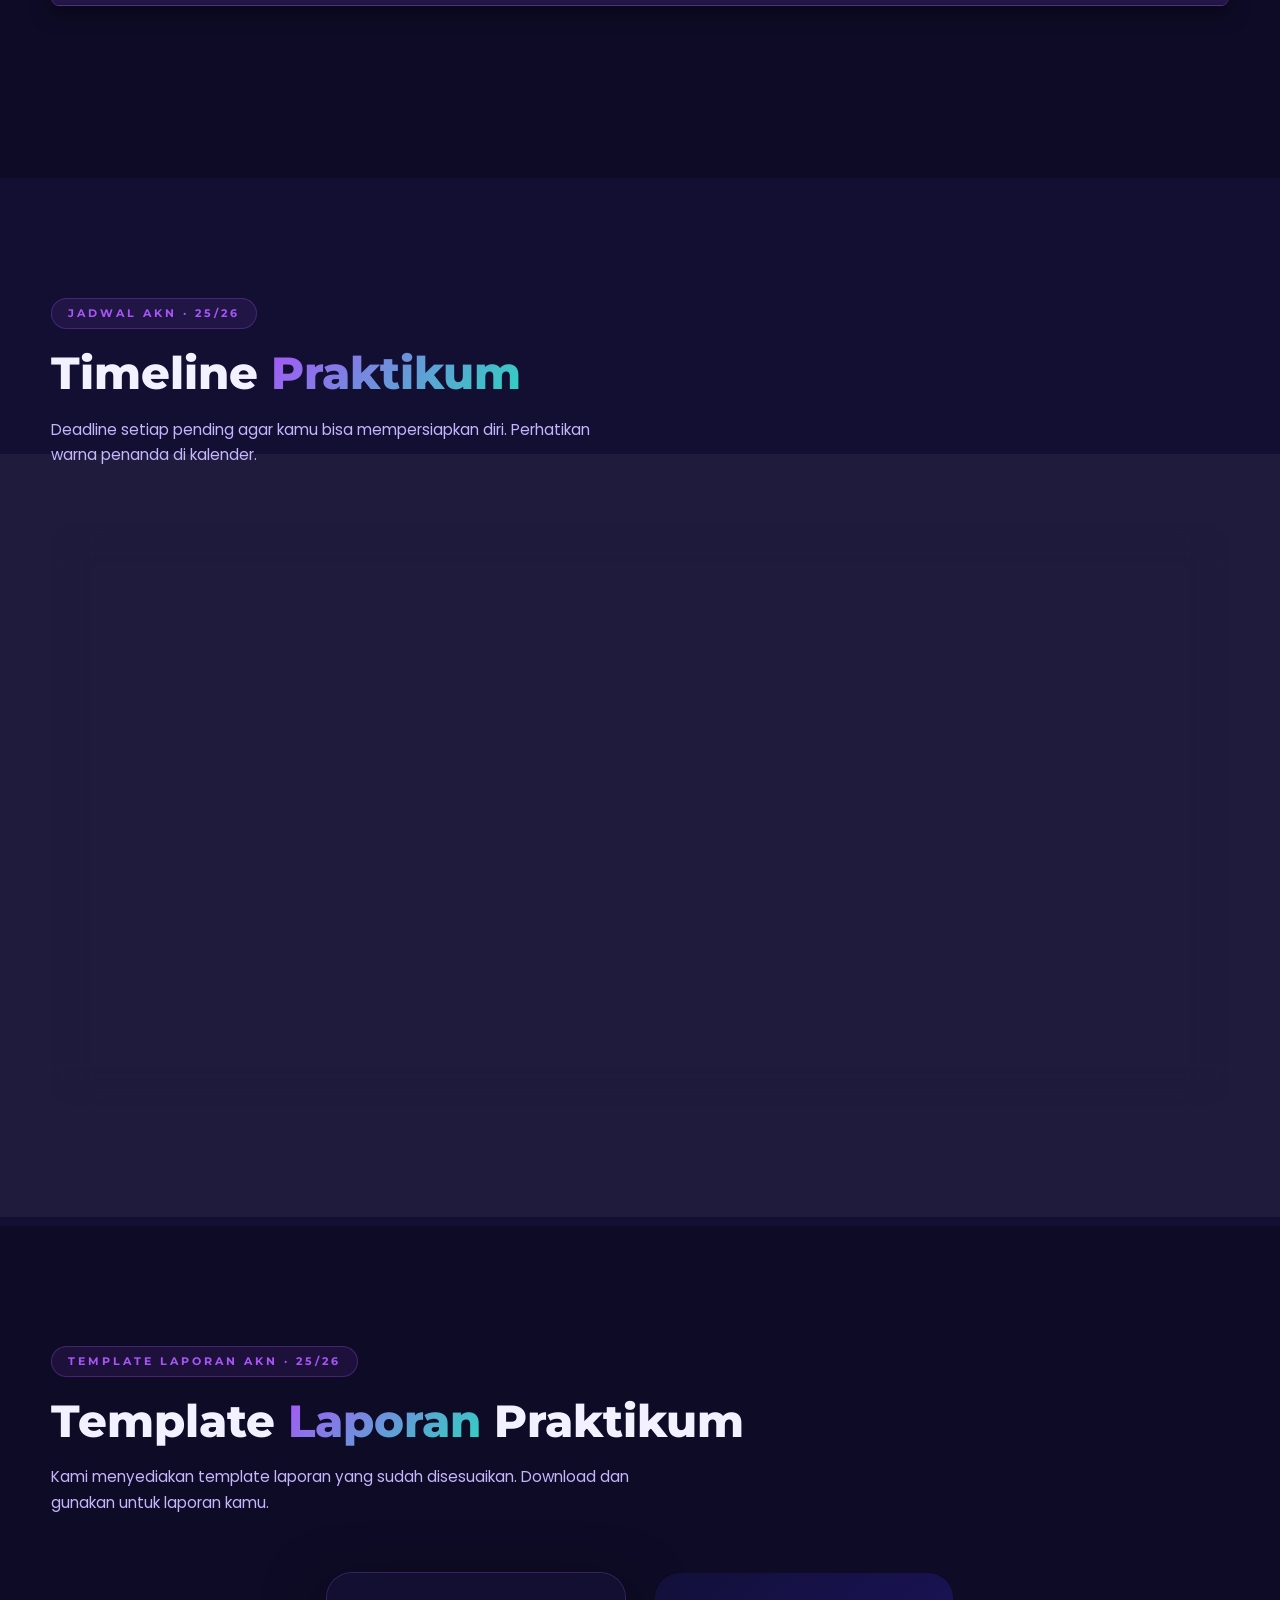
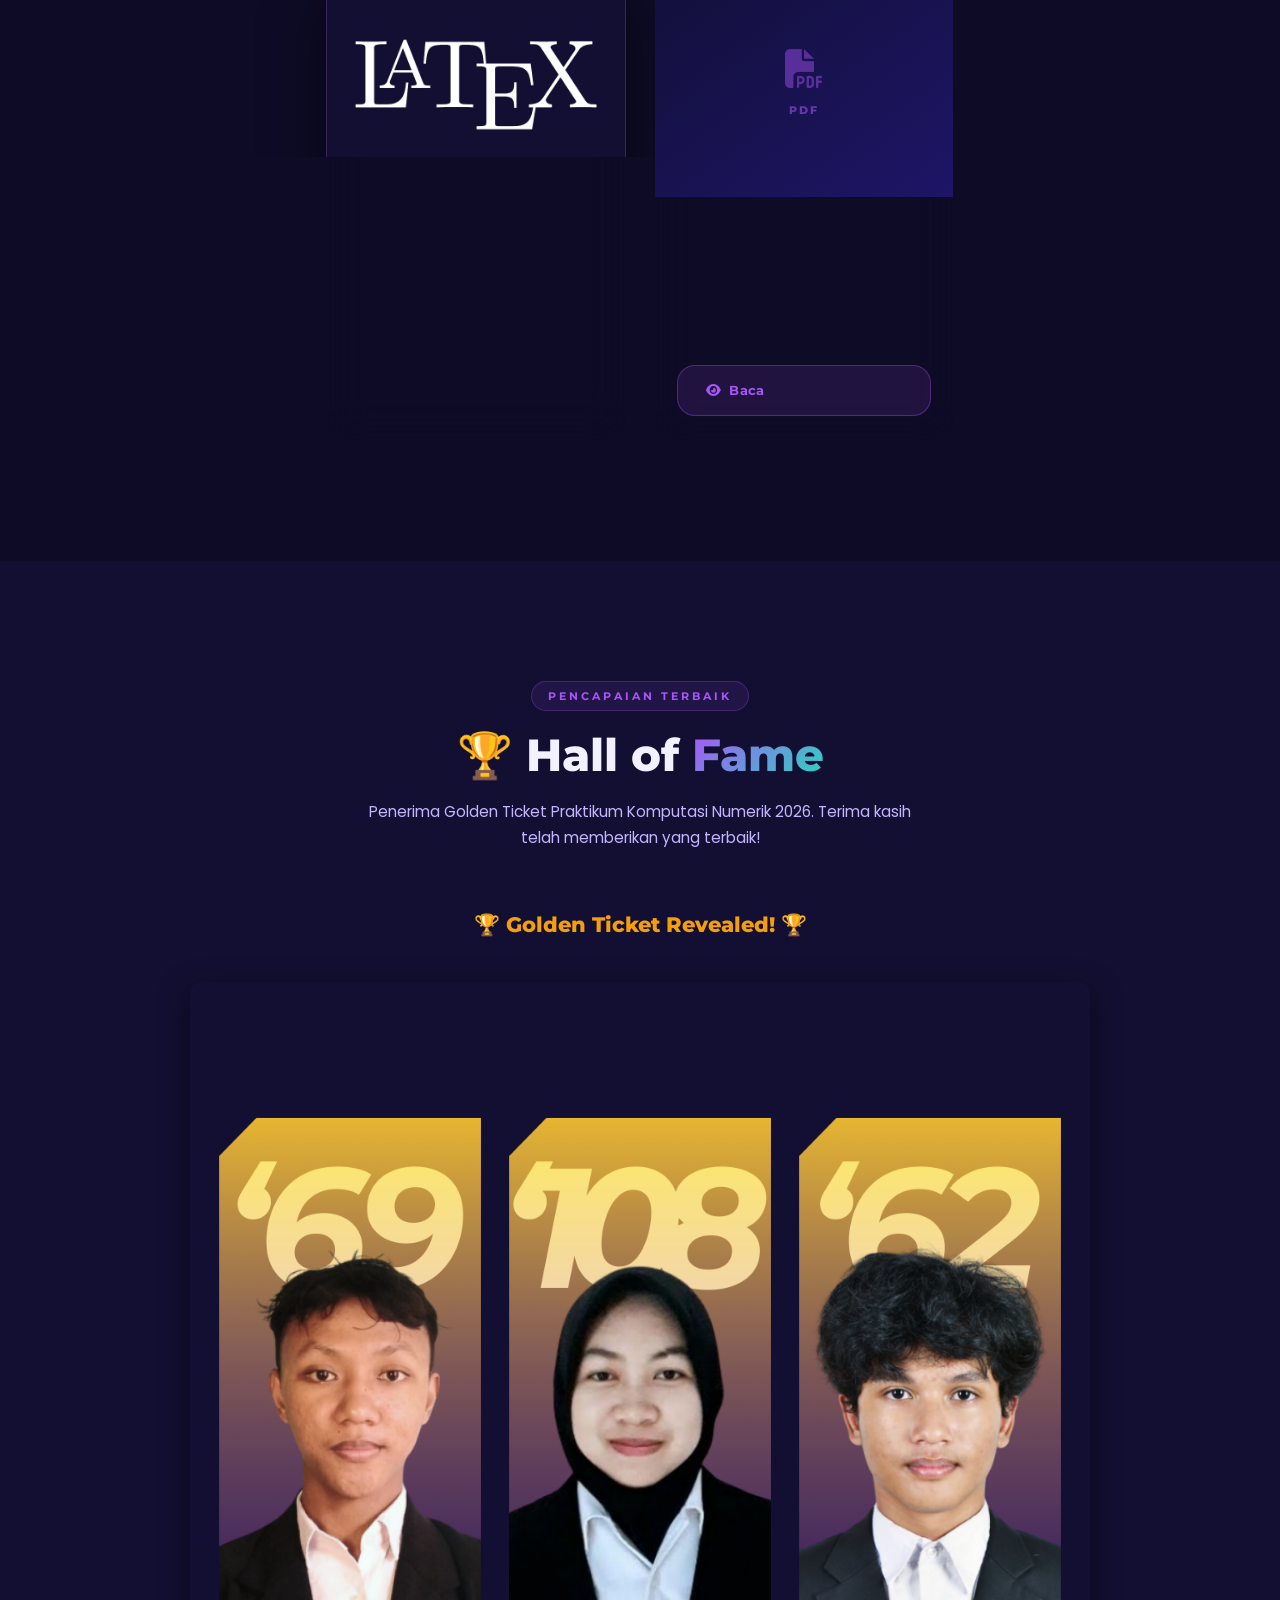
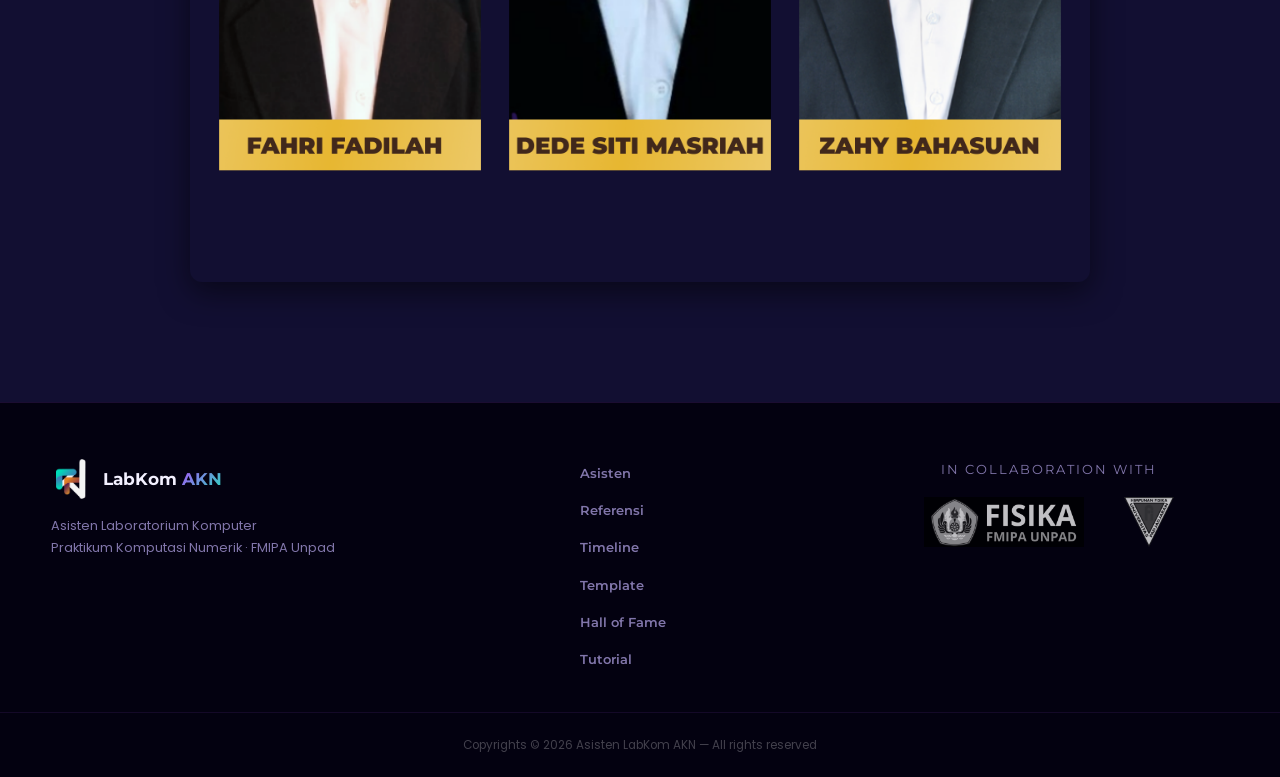
==== commit 32689687: "fix: completely hide hall of fame image until timer finishes" ====
--- a/index.html
+++ b/index.html
@@ -719,9 +719,9 @@
         <p class="countdown-revealed" id="cdRevealed" style="display:none;">🏆 Golden Ticket Revealed! 🏆</p>
       </div>
 
-      <!-- Hall Of Fame Image -->
-      <div class="hof-image-container reveal" id="goldenGrid" style="text-align: center; margin-top: 40px;">
-        <img src="assets/images/Hall Of Fame 1.png" alt="Golden Ticket Winners" class="golden-card spoiler" style="max-width: 100%; height: auto; border-radius: 12px; box-shadow: 0 10px 30px rgba(0,0,0,0.5);" />
+      <!-- Hall Of Fame Image (Hidden completely until reveal) -->
+      <div class="hof-image-container" id="goldenGrid" style="display: none; text-align: center; margin-top: 40px; width: 100%;">
+        <img src="assets/images/Hall Of Fame 1.png" alt="Golden Ticket Winners" style="max-width: 900px; width: 100%; height: auto; border-radius: 12px; box-shadow: 0 10px 30px rgba(0,0,0,0.5); margin: 0 auto; display: block;" />
       </div>
 
     </div>
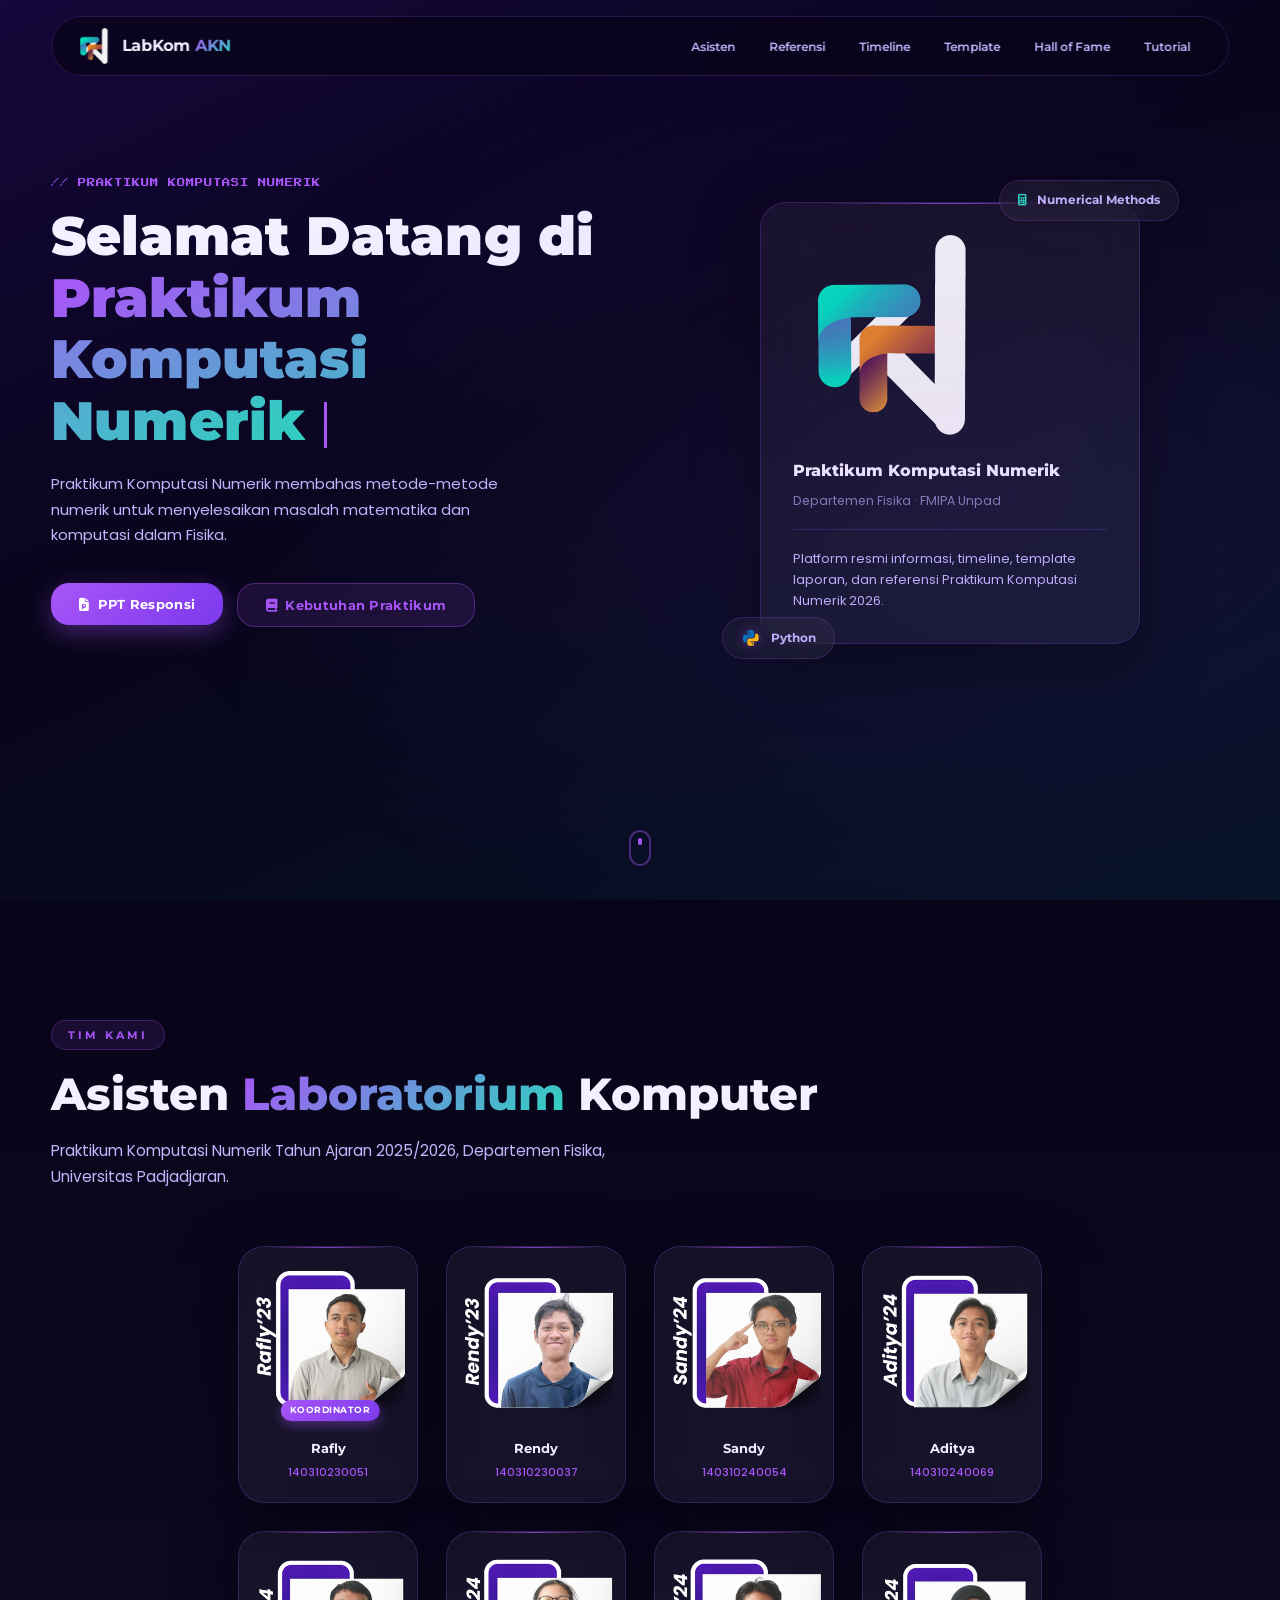
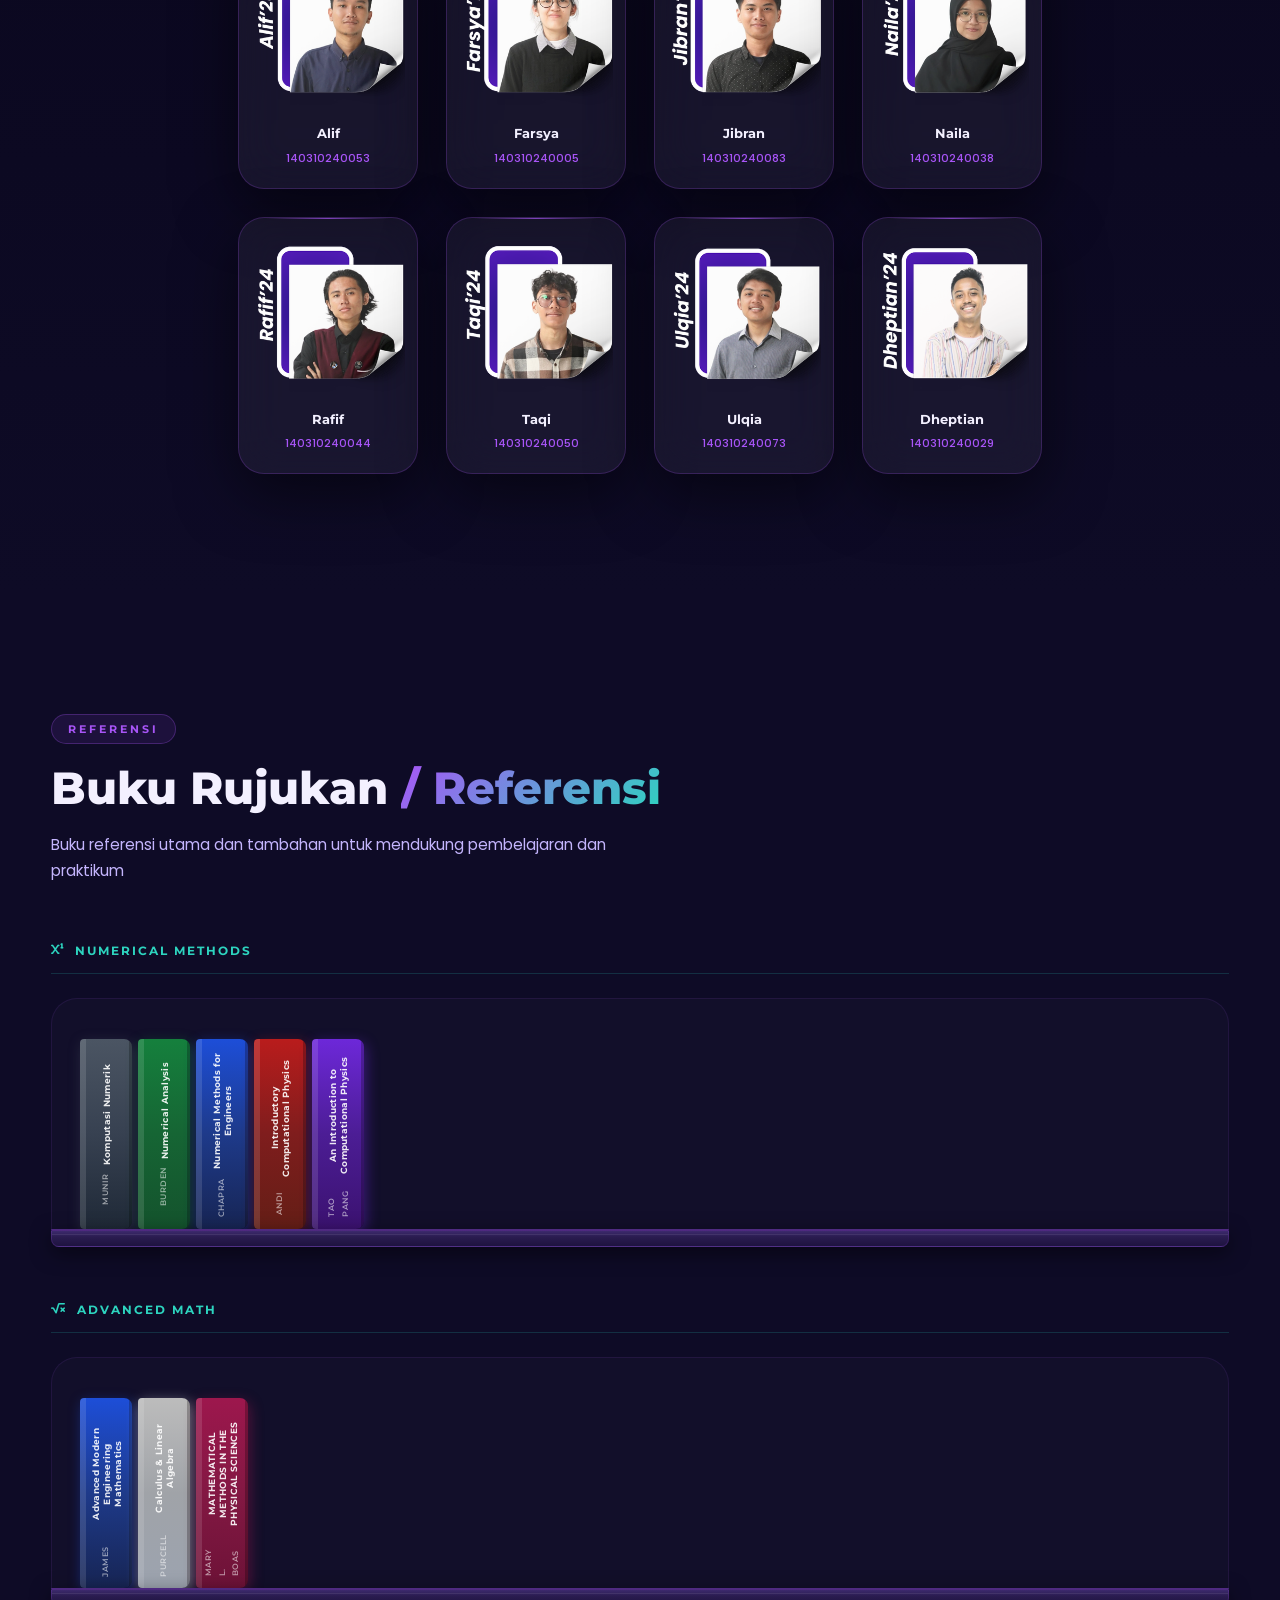
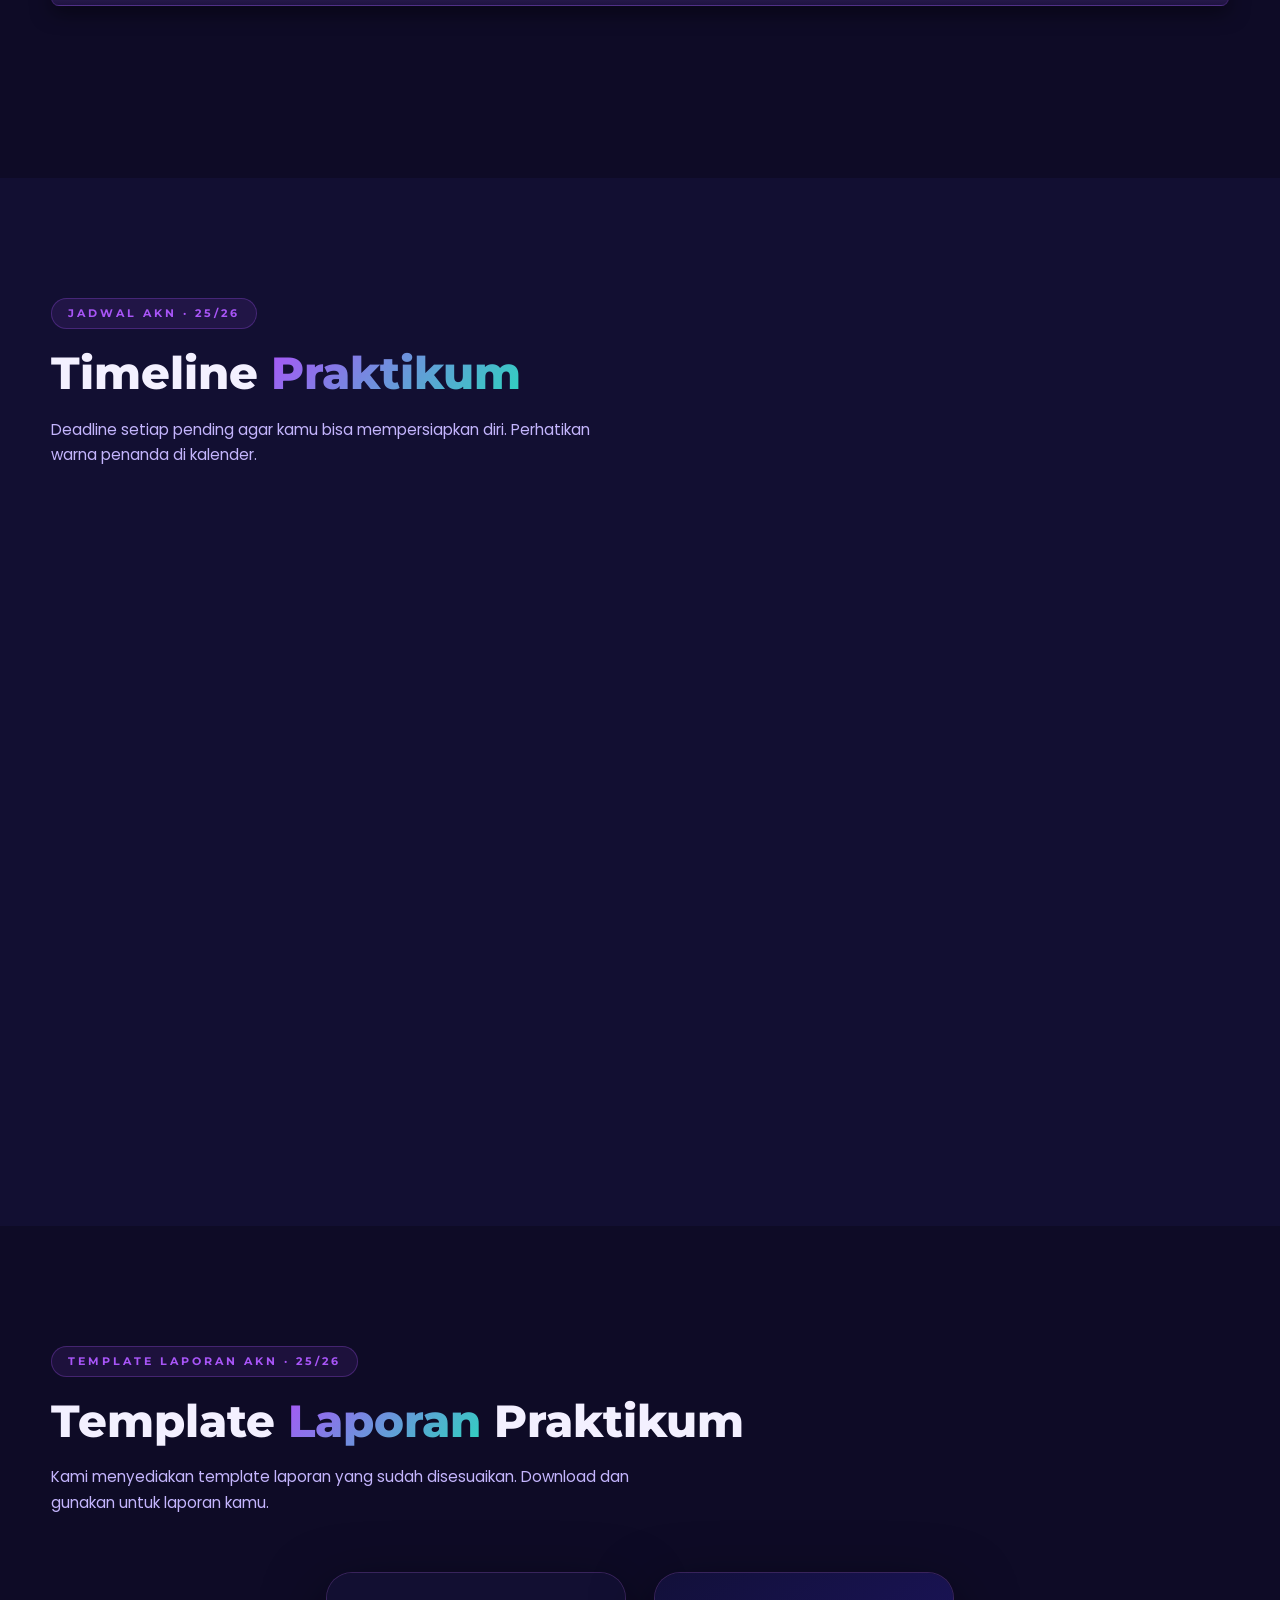
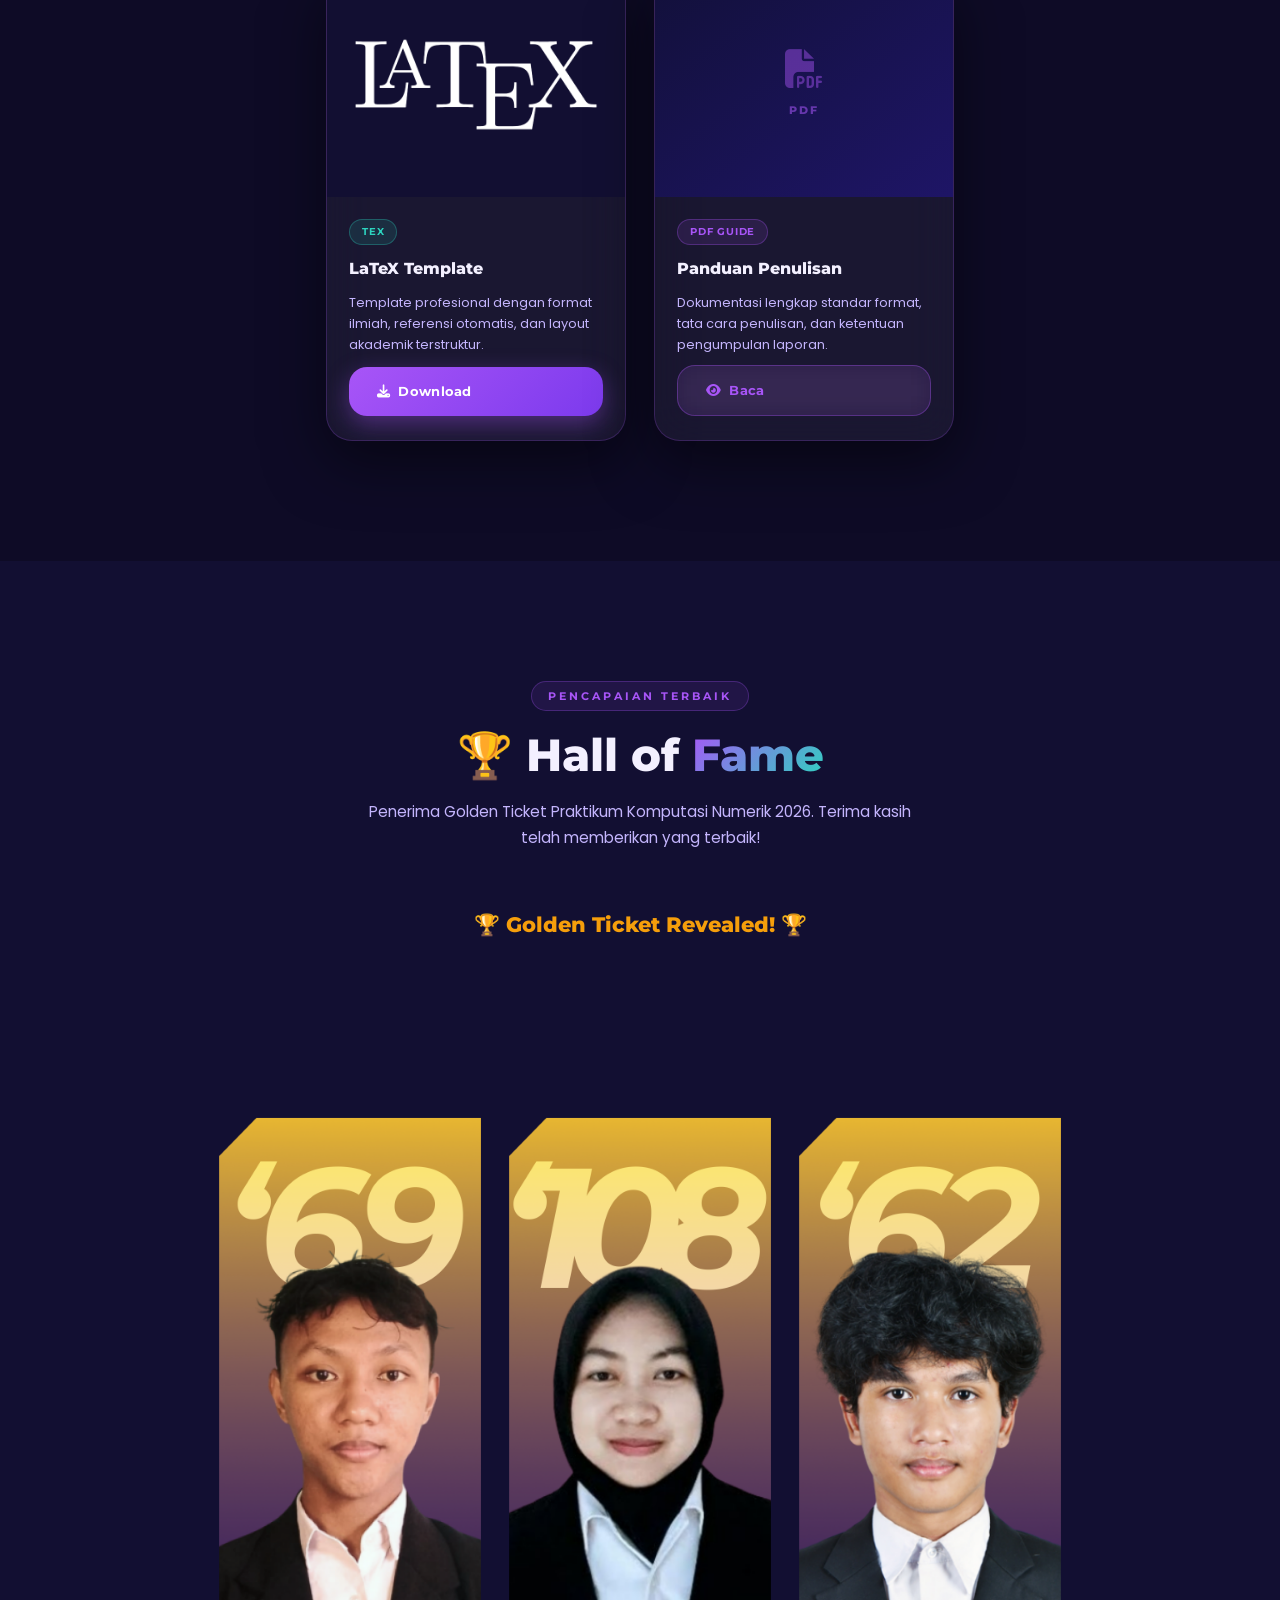
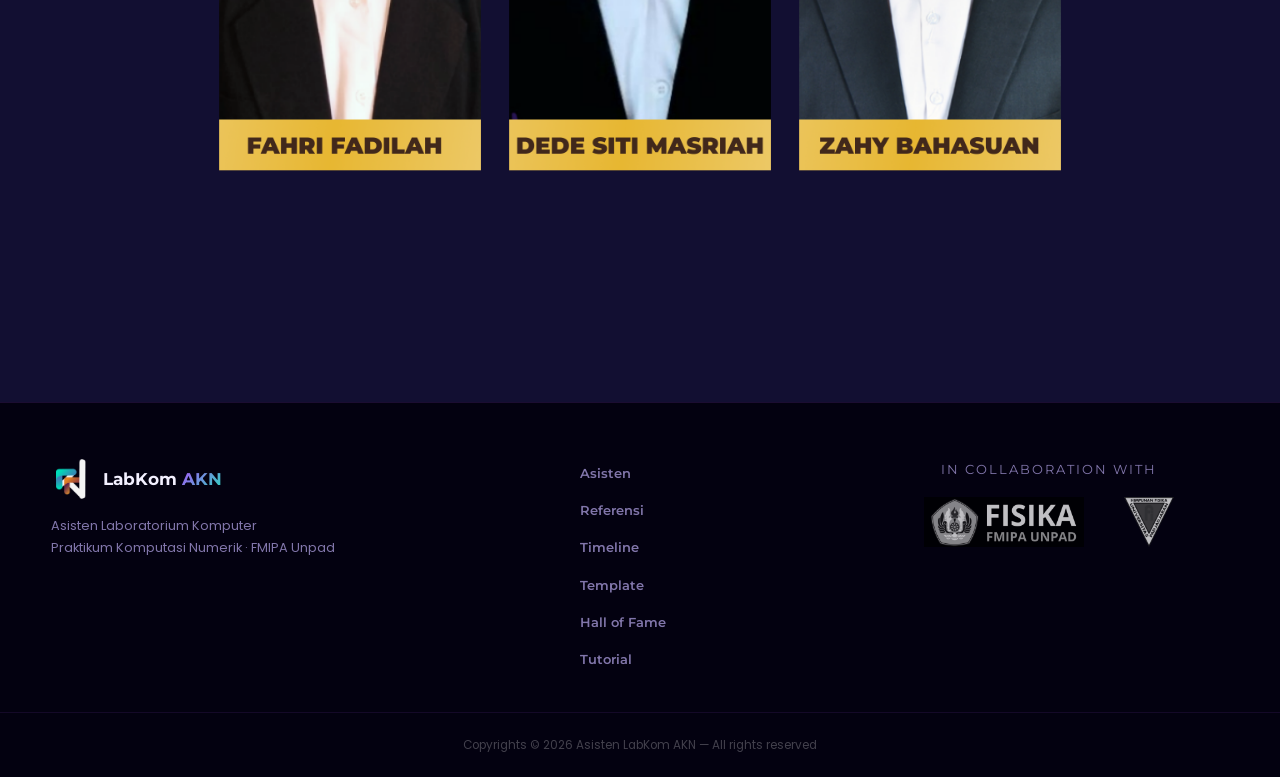
==== commit 85db0efe: "style: remove drop shadow and border radius from hall of fame image" ====
--- a/index.html
+++ b/index.html
@@ -721,7 +721,7 @@
 
       <!-- Hall Of Fame Image (Hidden completely until reveal) -->
       <div class="hof-image-container" id="goldenGrid" style="display: none; text-align: center; margin-top: 40px; width: 100%;">
-        <img src="assets/images/Hall Of Fame 1.png" alt="Golden Ticket Winners" style="max-width: 900px; width: 100%; height: auto; border-radius: 12px; box-shadow: 0 10px 30px rgba(0,0,0,0.5); margin: 0 auto; display: block;" />
+        <img src="assets/images/Hall Of Fame 1.png" alt="Golden Ticket Winners" style="max-width: 900px; width: 100%; height: auto; margin: 0 auto; display: block;" />
       </div>
 
     </div>
